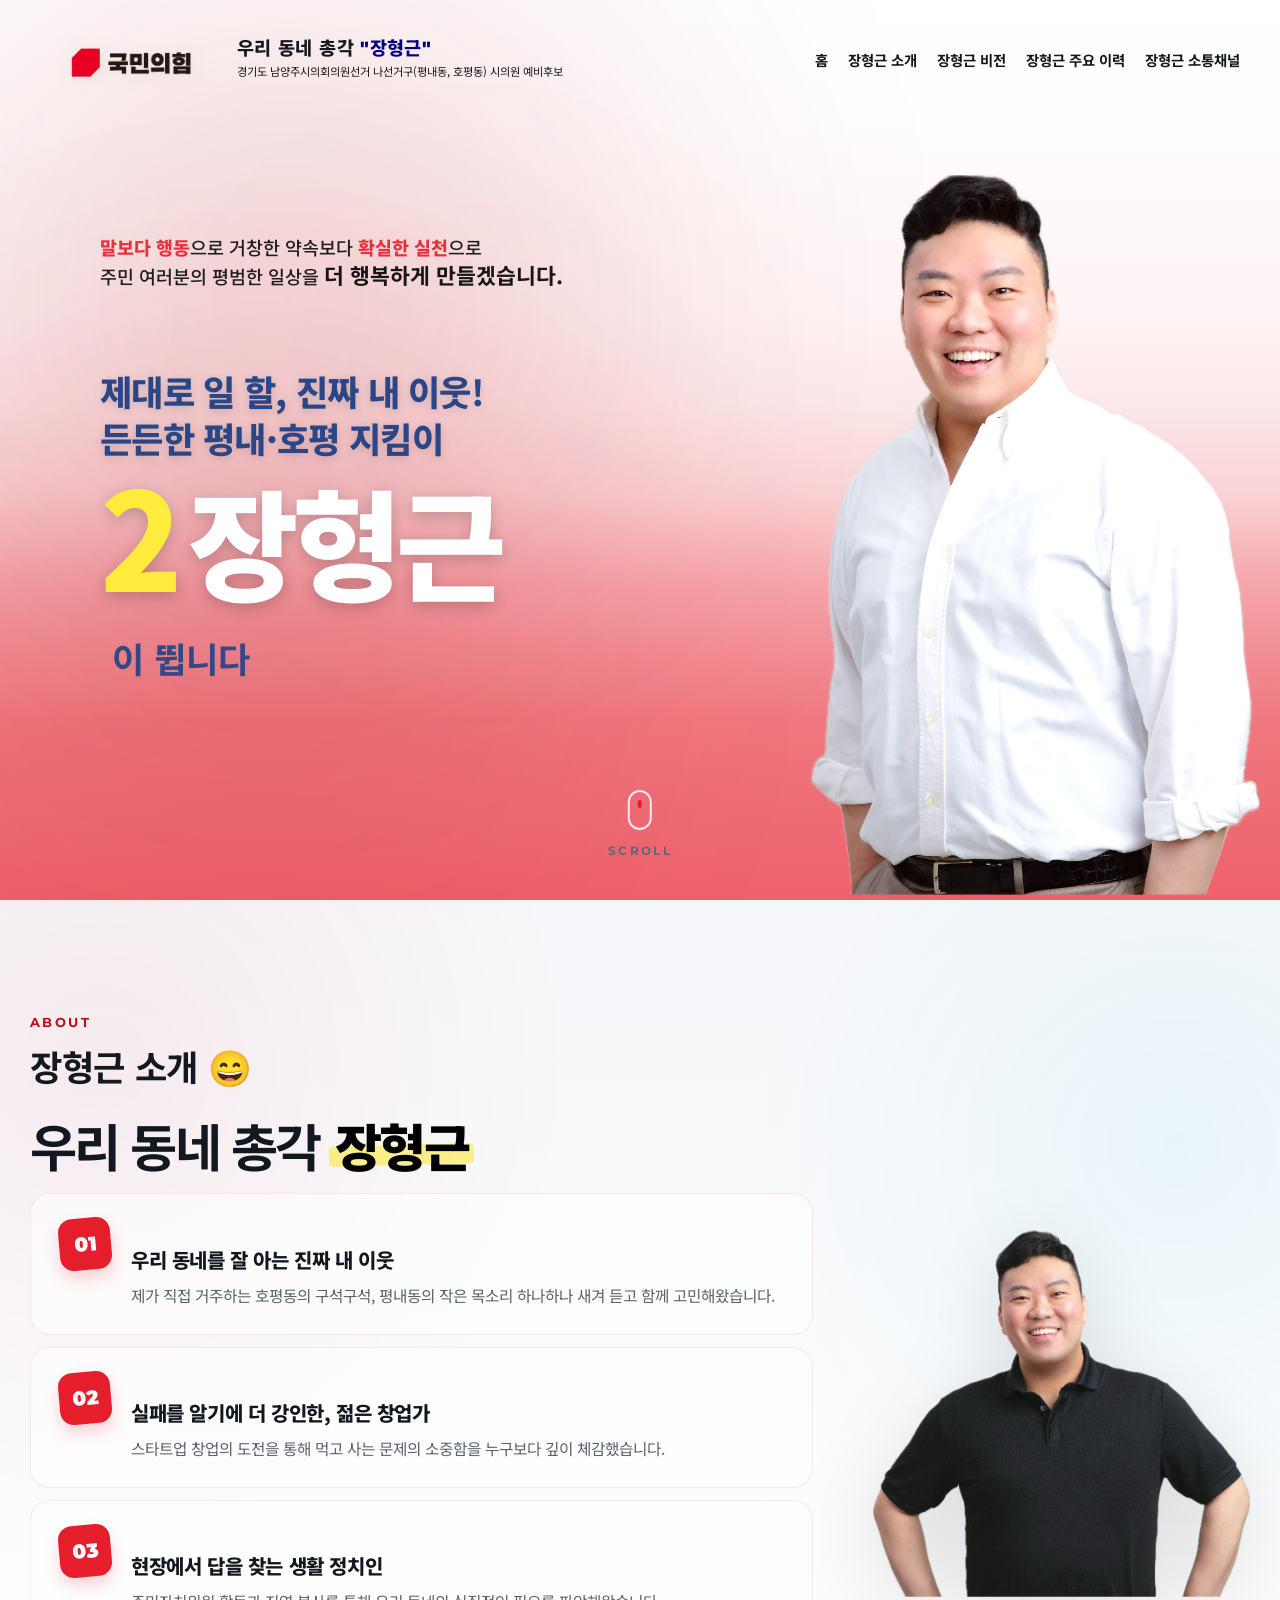
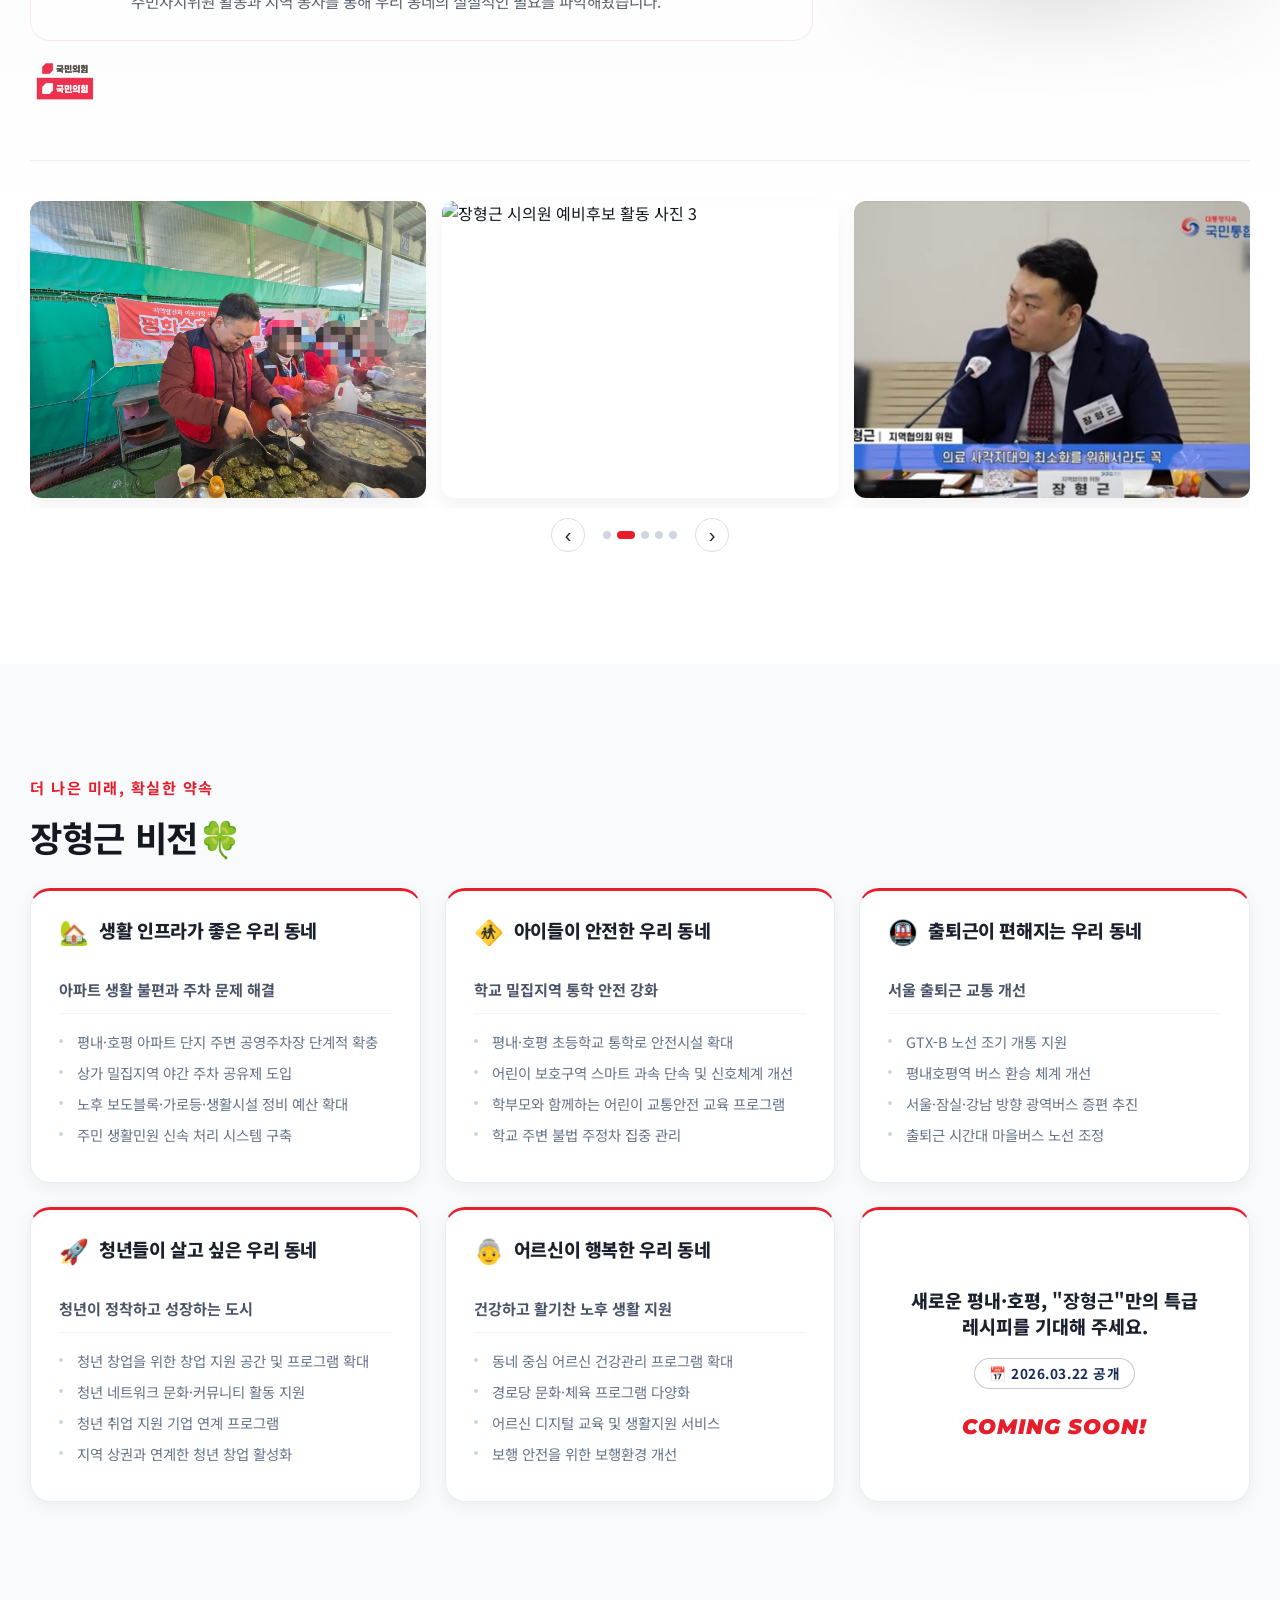
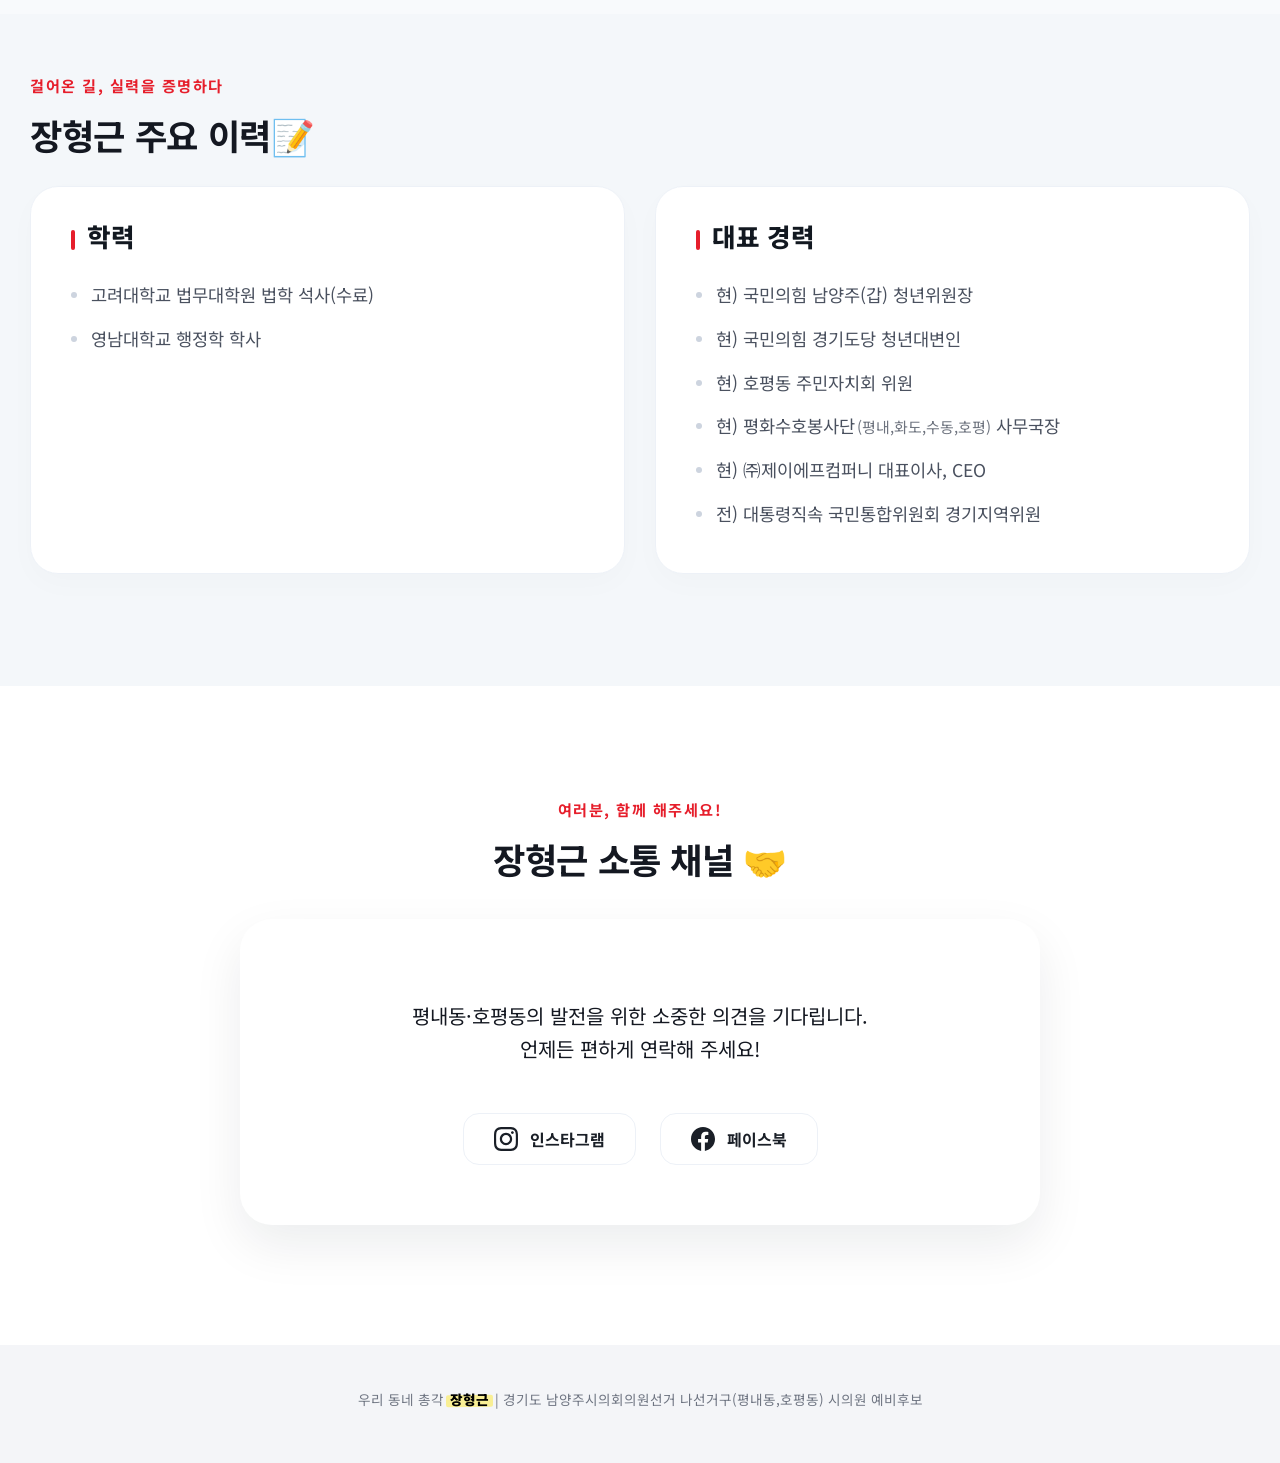
==== index.html @ d763115a "feat: 0316피드백 수정" ====
<!doctype html>
<html lang="ko">
  <head>
    <meta charset="utf-8" />
    <meta name="viewport" content="width=device-width, initial-scale=1" />
    <title>우리 동네 총각 장형근 | 시의원 예비후보</title>
    <meta
      name="description"
      content="우리 동네 총각 장형근 시의원 예비후보 소개 랜딩페이지"
    />
    <meta property="og:url" content="https://hg-jang.vercel.app/" />
    <meta property="og:type" content="website" />
    <meta property="og:title" content="우리 동네 총각 장형근" />
    <meta
      property="og:description"
      content="경기도 남양주시의회의원선거 나선거구(평내동,호평동) 시의원 예비후보"
    />
    <meta
      property="og:image"
      content="https://hg-jang.vercel.app/assets/profile.png"
    />
    <meta property="og:image:type" content="image/png" />
    <meta property="og:image:width" content="720" />
    <meta property="og:image:height" content="720" />
    <meta property="og:locale" content="ko_KR" />
    <link rel="preconnect" href="https://fonts.googleapis.com" />
    <link rel="preconnect" href="https://fonts.gstatic.com" crossorigin />
    <link
      href="https://fonts.googleapis.com/css2?family=Montserrat:wght@500;600;700;800&family=Noto+Sans+KR:wght@400;500;700;800&display=swap"
      rel="stylesheet"
    />
    <link rel="stylesheet" href="./style.css" />
  </head>
  <body>
    <header class="site-header" id="top">
      <div class="header-inner">
        <div class="brand-wrap">
          <img
            class="party-logo"
            src="./assets/logo/signature_02.png"
            alt="국민의힘 로고"
          />
          <div class="brand-text">
            <strong class="brand-title"
              >우리 동네 총각 <span class="highlight-name">"장형근"</span></strong
            >
            <span class="brand-sub"
              >경기도 남양주시의회의원선거 나선거구(평내동, 호평동)
              시의원 예비후보</span
            >
          </div>
        </div>
        <div class="header-right">
          <nav class="desktop-nav" aria-label="데스크탑 네비게이션">
            <ul>
              <li><a href="#hero">홈</a></li>
              <li><a href="#about">장형근 소개</a></li>
              <li><a href="#vision">장형근 비전</a></li>
              <li><a href="#resume">장형근 주요 이력</a></li>
              <li><a href="#contact">장형근 소통채널</a></li>
            </ul>
          </nav>
          <button
            class="menu-toggle"
            type="button"
            aria-expanded="false"
            aria-controls="mainNav"
          >
            <span></span><span></span><span></span>
            <span class="sr-only">메뉴 열기</span>
          </button>
        </div>
      </div>
    </header>

    <!-- Fullscreen overlay nav -->
    <nav id="mainNav" class="main-nav" aria-label="주요 섯션">
      <div class="main-nav__inner">
        <button class="main-nav__close" type="button" aria-label="메뉴 닫기">
          &times;
        </button>
        <ul class="main-nav__list">
          <li><a href="#hero" class="main-nav__link">홈</a></li>
          <li><a href="#about" class="main-nav__link">장형근 소개</a></li>
          <li><a href="#vision" class="main-nav__link">장형근 비전</a></li>
          <li><a href="#resume" class="main-nav__link">장형근 이력</a></li>
          <li><a href="#contact" class="main-nav__link">장형근 소통채널</a></li>
        </ul>
      </div>
    </nav>

    <main>
      <section id="hero" class="hero">
        <div class="hero-bg-graphic">
          <div class="hero-blob blob-red-1"></div>
          <div class="hero-blob blob-red-2"></div>
          <div class="hero-blob blob-red-3"></div>
        </div>

        <div class="hero-container">
          <div class="hero-content">
            <div class="hero-top-message">
              <p class="message-phrase tight-spacing">
                <strong class="highlight-red">말보다 행동</strong>으로<br
                  class="mobile-only-br"
                />
                거창한 약속보다
                <strong class="highlight-red">확실한 실천</strong>으로
              </p>
              <p class="message-phrase tight-spacing">
                주민 여러분의 평범한 일상을<br class="mobile-only-br" />
                <strong class="highlight-navy">더 행복하게 만들겠습니다.</strong>
              </p>
            </div>

            <div class="hero-bottom-group">
              <span class="hero-main-slogan">
                <span class="slogan-line">제대로 일 할, 진짜 내 이웃!</br></span>
                <span class="slogan-line">든든한 평내·호평 지킴이</span>
              </span>
              <div class="hero-identity">
                <div class="identity-primary">
                  <span class="hero-symbol">2</span>
                  <strong class="hero-name">장형근</br></strong>
                  <p class="hero-suffix">이 뜁니다</p>
                </div>
              </div>
            </div>
          </div>

          <div class="hero-visual scroll-reveal">
            <div class="image-wrap">
              <img src="./assets/images/profile.png" alt="장형근 후보" />
            </div>
          </div>
        </div>

        <div class="hero-scroll-indicator">
          <span class="mouse">
            <span class="wheel"></span>
          </span>
          <span class="text">SCROLL</span>
        </div>
      </section>

      <section id="about" class="section section-about">
        <div class="section-title-wrap scroll-reveal">
          <p class="section-en">ABOUT</p>
          <h2>장형근 소개 😄</h2>
        </div>
        <div class="about-grid">
          <article class="about-content scroll-reveal">
            <header class="about-header">
              <h3>우리 동네 총각 <strong>장형근</strong></h3>
            </header>

            <div class="about-features">
              <section class="feature-item stagger-item">
                <div class="feature-num">01</div>
                <div class="feature-text">
                  <h4>우리 동네를 잘 아는 진짜 내 이웃</h4>
                  <p>
                    제가 직접 거주하는 호평동의 구석구석, 평내동의 작은 목소리 하나하나 새겨 듣고 함께 고민해왔습니다.
                  </p>
                </div>
              </section>

              <section class="feature-item stagger-item">
                <div class="feature-num">02</div>
                <div class="feature-text">
                  <h4>실패를 알기에 더 강인한, 젊은 창업가</h4>
                  <p>
                    스타트업 창업의 도전을 통해 먹고 사는 문제의 소중함을
                    누구보다 깊이 체감했습니다.
                  </p>
                </div>
              </section>

              <section class="feature-item stagger-item">
                <div class="feature-num">03</div>
                <div class="feature-text">
                  <h4>현장에서 답을 찾는 생활 정치인</h4>
                  <p>
                    주민자치위원 활동과 지역 봉사를 통해 우리 동네의 실질적인
                    필요를 파악해왔습니다.
                  </p>
                </div>
              </section>
            </div>

            <div class="about-footer">
              <div class="about-signature">
                <img
                  src="./assets/logo/signature_02.png"
                  alt="장형근 후보 서명"
                />
              </div>
            </div>
          </article>
          <figure class="about-profile scroll-reveal reveal-right">
            <img
              class="floating"
              src="./assets/images/image.png"
              alt="장형근 시의원 예비후보 프로필 사진"
            />
          </figure>
        </div>
        <aside class="about-slider scroll-reveal" data-about-slider>
          <div class="about-slider-window">
            <div class="about-slider-track">
              <figure class="about-slide">
                <img
                  src="./assets/images/activity-2.jpg"
                  alt="장형근 시의원 예비후보 활동 사진 2"
                />
              </figure>
              <figure class="about-slide">
                <img
                  src="./assets/images/activity-1.jpg"
                  alt="장형근 시의원 예비후보 활동 사진 1"
                />
              </figure>
              <figure class="about-slide">
                <img
                  src="./assets/images/activity-3.jpg"
                  alt="장형근 시의원 예비후보 활동 사진 3"
                />
              </figure>
              <figure class="about-slide">
                <img
                  src="./assets/images/activity-4.jpg"
                  alt="장형근 시의원 예비후보 활동 사진 4"
                />
              </figure>
              <figure class="about-slide">
                <img
                  src="./assets/images/activity-5.jpg"
                  alt="장형근 시의원 예비후보 활동 사진 5"
                />
              </figure>
              <figure class="about-slide">
                <img
                  src="./assets/images/about-slide-1.jpg"
                  alt="장형근 시의원 예비후보 활동 사진 6"
                />
              </figure>
              <figure class="about-slide">
                <img
                  src="./assets/images/hero.jpg"
                  alt="장형근 시의원 예비후보 활동 사진 7"
                />
              </figure>
            </div>
          </div>
          <div class="about-slider-controls">
            <button
              class="about-slider-btn prev"
              type="button"
              aria-label="이전 이미지"
            >
              ‹
            </button>
            <div class="about-slider-dots" aria-hidden="true"></div>
            <button
              class="about-slider-btn next"
              type="button"
              aria-label="다음 이미지"
            >
              ›
            </button>
          </div>
        </aside>
      </section>

      <section id="vision" class="section section-vision">
        <div class="section-title-wrap scroll-reveal">
          <span class="about-kicker">더 나은 미래, 확실한 약속</span>
          <h2>장형근 <strong>비전</strong>🍀</h2>
        </div>
        <div class="vision-grid scroll-reveal">
          <!-- 비전 카드 01 -->
          <article class="vision-card stagger-item">
            <div class="card-header">
              <div class="card-title-group">
                <span class="vision-emoji">🏡</span>
                <h3>생활 인프라가 좋은 우리 동네</h3>
              </div>
            </div>
            <div class="card-body">
              <p class="vision-summary">아파트 생활 불편과 주차 문제 해결</p>
              <ul class="vision-list">
                <li>평내·호평 아파트 단지 주변 공영주차장 단계적 확충</li>
                <li>상가 밀집지역 야간 주차 공유제 도입</li>
                <li>노후 보도블록·가로등·생활시설 정비 예산 확대</li>
                <li>주민 생활민원 신속 처리 시스템 구축</li>
              </ul>
            </div>
          </article>

          <!-- 비전 카드 02 -->
          <article class="vision-card stagger-item">
            <div class="card-header">
              <div class="card-title-group">
                <span class="vision-emoji">🚸</span>
                <h3>아이들이 안전한 우리 동네</h3>
              </div>
            </div>
            <div class="card-body">
              <p class="vision-summary">학교 밀집지역 통학 안전 강화</p>
              <ul class="vision-list">
                <li>평내·호평 초등학교 통학로 안전시설 확대</li>
                <li>어린이 보호구역 스마트 과속 단속 및 신호체계 개선</li>
                <li>학부모와 함께하는 어린이 교통안전 교육 프로그램</li>
                <li>학교 주변 불법 주정차 집중 관리</li>
              </ul>
            </div>
          </article>

          <!-- 비전 카드 03 -->
          <article class="vision-card stagger-item">
            <div class="card-header">
              <div class="card-title-group">
                <span class="vision-emoji">🚇</span>
                <h3>출퇴근이 편해지는 우리 동네</h3>
              </div>
            </div>
            <div class="card-body">
              <p class="vision-summary">서울 출퇴근 교통 개선</p>
              <ul class="vision-list">
                <li>GTX-B 노선 조기 개통 지원</li>
                <li>평내호평역 버스 환승 체계 개선</li>
                <li>서울·잠실·강남 방향 광역버스 증편 추진</li>
                <li>출퇴근 시간대 마을버스 노선 조정</li>
              </ul>
            </div>
          </article>

          <!-- 비전 카드 04 -->
          <article class="vision-card stagger-item">
            <div class="card-header">
              <div class="card-title-group">
                <span class="vision-emoji">🚀</span>
                <h3>청년들이 살고 싶은 우리 동네</h3>
              </div>
            </div>
            <div class="card-body">
              <p class="vision-summary">청년이 정착하고 성장하는 도시</p>
              <ul class="vision-list">
                <li>청년 창업을 위한 창업 지원 공간 및 프로그램 확대</li>
                <li>청년 네트워크 문화·커뮤니티 활동 지원</li>
                <li>청년 취업 지원 기업 연계 프로그램</li>
                <li>지역 상권과 연계한 청년 창업 활성화</li>
              </ul>
            </div>
          </article>

          <!-- 비전 카드 05 -->
          <article class="vision-card stagger-item">
            <div class="card-header">
              <div class="card-title-group">
                <span class="vision-emoji">👵</span>
                <h3>어르신이 행복한 우리 동네</h3>
              </div>
            </div>
            <div class="card-body">
              <p class="vision-summary">건강하고 활기찬 노후 생활 지원</p>
              <ul class="vision-list">
                <li>동네 중심 어르신 건강관리 프로그램 확대</li>
                <li>경로당 문화·체육 프로그램 다양화</li>
                <li>어르신 디지털 교육 및 생활지원 서비스</li>
                <li>보행 안전을 위한 보행환경 개선</li>
              </ul>
            </div>
          </article>

          <!-- 비전 카드 06 - 클로징 멘트 -->
          <div class="vision-card vision-footer stagger-item">
            <p class="recipe-text">
              새로운 평내·호평, <strong>"장형근"</strong>만의 특급 레시피를
              기대해 주세요.
            </p>
            <span class="release-date">📅 2026.03.22 공개</span>
            <span class="coming-soon">Coming Soon!</span>
          </div>
        </div>
      </section>

      <section id="resume" class="section section-resume">
        <div class="section-title-wrap scroll-reveal">
          <span class="about-kicker">걸어온 길, 실력을 증명하다</span>
          <h2>장형근 <strong>주요 이력</strong>📝</h2>
        </div>
        <div class="resume-grid scroll-reveal">
          <article class="resume-box stagger-item">
            <h3>학력</h3>
            <ul>
              <li>고려대학교 법무대학원 법학 석사(수료)</li>
              <li>영남대학교 행정학 학사</li>
            </ul>
          </article>
          <article class="resume-box stagger-item">
            <h3>대표 경력</h3>
            <ul>
              <li>현) 국민의힘 남양주(갑) 청년위원장</li>
              <li>현) 국민의힘 경기도당 청년대변인</li>
              <li>현) 호평동 주민자치회 위원</li>
              <li>현) 평화수호봉사단<span class="resume-note">(평내,화도,수동,호평)</span> 사무국장</li>
              <li>현) ㈜제이에프컴퍼니 대표이사, CEO</li>
              <li>전) 대통령직속 국민통합위원회 경기지역위원</li>
            </ul>
          </article>
        </div>
      </section>

      <section id="contact" class="section section-contact">
        <div class="section-title-wrap scroll-reveal">
          <span class="about-kicker">여러분, 함께 해주세요!</span>
          <h2>장형근 <strong>소통 채널 🤝</strong></h2>
        </div>
        <div class="contact-card scroll-reveal">
          <p>
            평내동·호평동의 발전을 위한 <br class="mobile-only-br" />소중한 의견을 기다립니다.<br />언제든
            편하게 연락해 주세요!
          </p>
          <div class="sns-links">
            <a
              href="https://www.instagram.com/thefunhan"
              target="_blank"
              rel="noreferrer"
            >
              <svg
                class="sns-icon"
                xmlns="http://www.w3.org/2000/svg"
                viewBox="0 0 24 24"
                fill="currentColor"
                aria-hidden="true"
              >
                <path
                  d="M12 2.163c3.204 0 3.584.012 4.85.07 3.252.148 4.771 1.691 4.919 4.919.058 1.265.069 1.645.069 4.849 0 3.205-.012 3.584-.069 4.849-.149 3.225-1.664 4.771-4.919 4.919-1.266.058-1.644.07-4.85.07-3.204 0-3.584-.012-4.849-.07-3.26-.149-4.771-1.699-4.919-4.92-.058-1.265-.07-1.644-.07-4.849 0-3.204.013-3.583.07-4.849.149-3.227 1.664-4.771 4.919-4.919 1.266-.057 1.645-.069 4.849-.069zm0-2.163c-3.259 0-3.667.014-4.947.072-4.358.2-6.78 2.618-6.98 6.98-.059 1.281-.073 1.689-.073 4.948 0 3.259.014 3.668.072 4.948.2 4.358 2.618 6.78 6.98 6.98 1.281.058 1.689.072 4.948.072 3.259 0 3.668-.014 4.948-.072 4.354-.2 6.782-2.618 6.979-6.98.059-1.28.073-1.689.073-4.948 0-3.259-.014-3.667-.072-4.947-.196-4.354-2.617-6.78-6.979-6.98-1.281-.059-1.69-.073-4.949-.073zm0 5.838c-3.403 0-6.162 2.759-6.162 6.162s2.759 6.163 6.162 6.163 6.162-2.759 6.162-6.163c0-3.403-2.759-6.162-6.162-6.162zm0 10.162c-2.209 0-4-1.79-4-4 0-2.209 1.791-4 4-4s4 1.791 4 4c0 2.21-1.791 4-4 4zm6.406-11.845c-.796 0-1.441.645-1.441 1.44s.645 1.44 1.441 1.44c.795 0 1.439-.645 1.439-1.44s-.644-1.44-1.439-1.44z"
                />
              </svg>
              인스타그램
            </a>
            <a
              href="https://www.facebook.com/thefunhan"
              target="_blank"
              rel="noreferrer"
            >
              <svg
                class="sns-icon"
                xmlns="http://www.w3.org/2000/svg"
                viewBox="0 0 24 24"
                fill="currentColor"
                aria-hidden="true"
              >
                <path
                  d="M24 12.073c0-6.627-5.373-12-12-12s-12 5.373-12 12c0 5.99 4.388 10.954 10.125 11.854v-8.385H7.078v-3.47h3.047V9.43c0-3.007 1.792-4.669 4.533-4.669 1.312 0 2.686.235 2.686.235v2.953H15.83c-1.491 0-1.956.925-1.956 1.874v2.25h3.328l-.532 3.47h-2.796v8.385C19.612 23.027 24 18.062 24 12.073z"
                />
              </svg>
              페이스북
            </a>
          </div>
        </div>
      </section>
    </main>

    <footer class="site-footer">
      <p>
        우리 동네 총각 <span class="name-highlight">장형근</span> | 경기도
        남양주시의회의원선거 나선거구(평내동,호평동) 시의원 예비후보
      </p>
    </footer>

    <script>
      // Section nav dot activation on scroll
      (function () {
        const dots = document.querySelectorAll(".section-nav__dot");
        const sections = ["hero", "about", "vision", "resume", "contact"]
          .map((id) => document.getElementById(id))
          .filter(Boolean);

        const observer = new IntersectionObserver(
          (entries) => {
            entries.forEach((entry) => {
              if (entry.isIntersecting) {
                const activeId = entry.target.id;
                dots.forEach((dot) => {
                  dot.classList.toggle(
                    "active",
                    dot.getAttribute("href") === "#" + activeId,
                  );
                });
              }
            });
          },
          { threshold: 0.3 },
        );

        sections.forEach((s) => observer.observe(s));
      })();
    </script>
    <!-- Lightbox -->
    <div class="lightbox" id="lightbox" role="dialog" aria-modal="true" aria-hidden="true" aria-label="사진 크게 보기">
      <div class="lightbox-backdrop"></div>
      <button class="lightbox-close" type="button" aria-label="닫기">&times;</button>
      <button class="lightbox-prev" type="button" aria-label="이전 사진">&#8249;</button>
      <button class="lightbox-next" type="button" aria-label="다음 사진">&#8250;</button>
      <figure class="lightbox-figure">
        <img class="lightbox-img" src="" alt="" />
      </figure>
    </div>

    <script src="./script.js"></script>
  </body>
</html>
---- style.css ----
:root {
  --ppp-red: #e61e2b;
  --ppp-red-soft: #f18070;
  --ppp-red-80: #e5554f;
  --ppp-blue: #00b5e2;
  --ppp-navy: #011f4d;
  --white: #ffffff;
  --ink: #141821;
  --muted: #616977;
  --line: #e9ebef;
  --header-h: 68px;
  --glass-dark: rgba(12, 17, 27, 0.56);
  --glass-light: rgba(255, 255, 255, 0.84);
}

* {
  box-sizing: border-box;
}

html {
  scroll-behavior: smooth;
}

body {
  margin: 0;
  line-height: 1.5;
  color: var(--ink);
  font-family: "Noto Sans KR", sans-serif;
  background:
    radial-gradient(circle at 10% 0%, rgba(230, 30, 43, 0.12), transparent 35%),
    radial-gradient(
      circle at 90% 20%,
      rgba(241, 128, 112, 0.17),
      transparent 42%
    ),
    #fafbfc;
}

/* Accessibility */
.sr-only {
  position: absolute;
  width: 1px;
  height: 1px;
  padding: 0;
  margin: -1px;
  overflow: hidden;
  clip: rect(0, 0, 0, 0);
  white-space: nowrap;
  border: 0;
}

a {
  color: inherit;
  text-decoration: none;
}

.site-header {
  position: fixed;
  top: 0;
  left: 0;
  right: 0;
  z-index: 1000;
  background: transparent;
  backdrop-filter: blur(0px);
  padding: 24px 0;
  transition:
    background-color 0.3s ease,
    padding 0.3s ease,
    backdrop-filter 0.3s ease,
    box-shadow 0.3s ease;
}

.site-header.is-scrolled {
  background: rgba(255, 255, 255, 0.96);
  backdrop-filter: blur(15px);
  -webkit-backdrop-filter: blur(15px);
  padding: 12px 0;
  box-shadow: 0 10px 30px rgba(16, 24, 40, 0.08);
  border-bottom: 1px solid rgba(0, 0, 0, 0.05);
}

.header-inner {
  max-width: 1240px;
  margin: 0 auto;
  min-height: var(--header-h);
  padding: 8px 20px;
  display: flex;
  align-items: center;
  gap: 16px;
}

.brand {
  display: inline-flex;
  flex-direction: column;
  gap: 2px;
  min-width: 0;
  order: 2;
}

.brand-title {
  font-family: "Montserrat", "Noto Sans KR", sans-serif;
  font-size: clamp(1rem, 1.45vw, 1.2rem);
  font-weight: 800;
  letter-spacing: 0.02em;
  color: var(--black);
  line-height: 1.2;
}

.brand-sub {
  font-size: clamp(0.66rem, 0.88vw, 0.78rem);
  color: rgba(1, 1, 1, 0.9);
  white-space: nowrap;
  margin-top: 2px;
}

.site-header.is-scrolled .brand-title {
  color: var(--ink);
}
.site-header.is-scrolled .brand-sub {
  color: var(--muted);
}

.header-right {
  display: flex;
  align-items: center;
  gap: 24px;
  order: 3;
  margin-left: auto;
}

.desktop-nav {
  display: none;
}

@media (min-width: 761px) {
  .desktop-nav {
    display: block;
  }
  .desktop-nav ul {
    display: flex;
    list-style: none;
    padding: 0;
    margin: 0;
    gap: 20px;
  }
  .desktop-nav a {
    font-size: 0.9rem;
    font-weight: 700;
    color: #121820;
    position: relative;
    padding: 4px 0;
  }
  .desktop-nav a::after {
    content: "";
    position: absolute;
    bottom: -2px;
    left: 0;
    width: 100%;
    height: 2px;
    background: #e61e2b;
    transform: scaleX(0);
    transition: transform 0.3s ease;
    transform-origin: left;
  }
  .desktop-nav a:hover::after {
    transform: scaleX(1);
  }
  .menu-toggle {
    display: none !important;
  }
}

/* 모바일 로고 크기 최적화 */
@media (max-width: 760px) {
  .party-logo {
    height: 38px;
    width: 130px;
    object-position: center top;
  }
}

.main-nav {
  position: fixed;
  top: 0;
  left: 0;
  width: 100%;
  height: 100%;
  background-color: rgba(18, 24, 32, 0.92); /* 진한 네이비 블랙에 투명도 부여 */
  backdrop-filter: blur(10px);
  -webkit-backdrop-filter: blur(10px);
  z-index: 2000;
  display: flex;
  align-items: center;
  justify-content: center;
  opacity: 0;
  visibility: hidden;
  transition:
    opacity 0.4s ease,
    visibility 0.4s ease;
}

.menu-open .main-nav {
  opacity: 1;
  visibility: visible;
}

.main-nav__inner {
  width: 100%;
  max-width: 1200px;
  padding: 40px;
  text-align: center;
}

.main-nav__close {
  position: absolute;
  top: 24px;
  right: 24px;
  background: transparent;
  border: 2px solid #ffffff;
  color: #ffffff;
  font-size: 2rem;
  width: 50px;
  height: 50px;
  display: flex;
  align-items: center;
  justify-content: center;
  cursor: pointer;
  border-radius: 4px;
  line-height: 1;
}

.main-nav__list {
  list-style: none;
  padding: 0;
  margin: 0;
}

.main-nav__list li {
  margin: 30px 0;
}

.main-nav__link {
  font-family: "Noto Sans KR", sans-serif;
  font-size: 3rem;
  font-weight: 800;
  color: #ffffff;
  text-decoration: none;
  transition:
    transform 0.3s ease,
    color 0.3s ease;
  display: inline-block;
}

.main-nav__link:hover {
  transform: scale(1.1);
  color: #e61e2b;
}

@media (max-width: 760px) {
  .main-nav__link {
    font-size: 2rem;
  }
}

.menu-toggle {
  display: block;
  width: 32px;
  height: 24px;
  border: 0;
  background: transparent;
  padding: 0;
  cursor: pointer;
  position: relative;
  z-index: 2001; /* Ensure above header but below menu content if needed */
}

.menu-toggle span {
  display: block;
  width: 100%;
  height: 2px;
  background: #172b5a;
  margin: 6px 0;
  transition:
    transform 0.3s cubic-bezier(0.4, 0, 0.2, 1),
    opacity 0.3s ease,
    background-color 0.3s ease;
  border-radius: 2px;
}

.menu-toggle span:first-child {
  margin-top: 0;
}
.menu-toggle span:last-child {
  margin-bottom: 0;
}

.site-header.is-scrolled .menu-toggle span {
  background: #161b23;
}

.menu-open .menu-toggle span {
  background: #ffffff !important; /* Always white when menu is open */
}

.menu-open .menu-toggle span:nth-child(1) {
  transform: translateY(8px) rotate(45deg);
}

.menu-open .menu-toggle span:nth-child(2) {
  opacity: 0;
  transform: translateX(-10px);
}

.menu-open .menu-toggle span:nth-child(3) {
  transform: translateY(-8px) rotate(-45deg);
}

/* Merged into lines 43-61 */

.brand-wrap {
  display: flex;
  align-items: center;
  gap: 12px;
  min-width: 0;
}

.brand-text {
  min-width: 0;
  display: flex;
  flex-direction: column;
}

.party-logo {
  height: 54px; /* 글씨 크기를 키우기 위해 높이 상향 */
  width: 185px; /* 가로 너비 충분히 확보 */
  object-fit: cover;
  object-position: center top; /* 이미지의 맨 윗부분부터 시작하여 하단 레드 노출 원천 차단 */
  filter: drop-shadow(0 2px 10px rgba(0, 0, 0, 0.05));
  display: block;
}

.highlight-name {
  color: navy;
}

/* Merged into lines 81-100 */

/* -------------------------------------------------------------------------- */
/* 히어로 섹션 (Hero Section) */
/* -------------------------------------------------------------------------- */

/* 배경 장식 */
.hero-bg-graphic {
  position: absolute;
  inset: 0;
  z-index: 0;
  pointer-events: none;
}

.hero-blob {
  position: absolute;
  filter: blur(140px);
  opacity: 0.65;
  border-radius: 50%;
  animation: blob-float 20s infinite alternate ease-in-out;
}

.blob-red-1 {
  width: 75vw;
  height: 75vw;
  background: radial-gradient(
    circle,
    rgba(180, 15, 25, 0.35) 0%,
    transparent 70%
  );
  top: -20%;
  left: -15%;
}

.blob-red-2 {
  width: 60vw;
  height: 60vw;
  background: radial-gradient(
    circle,
    rgba(160, 10, 20, 0.25) 0%,
    transparent 70%
  );
  bottom: -15%;
  left: -10%;
}

.blob-red-3 {
  width: 35vw;
  height: 35vw;
  background: radial-gradient(
    circle,
    rgba(230, 30, 43, 0.1) 0%,
    transparent 70%
  );
  top: 20%;
  left: 20%;
  animation-delay: -5s;
}

@keyframes blob-float {
  0% {
    transform: translate(0, 0) rotate(0deg) scale(1);
  }
  50% {
    transform: translate(30px, -40px) rotate(15deg) scale(1.15);
  }
  100% {
    transform: translate(-20px, 20px) rotate(-10deg) scale(1);
  }
}

.hero {
  position: relative;
  height: 100svh;
  width: 100%;
  overflow: hidden;
  background-color: #ffffff;
  background-image: linear-gradient(
    to top,
    rgba(230, 30, 43, 0.7) 0%,
    rgba(230, 30, 43, 0.6) 20%,
    rgba(230, 30, 43, 0.4) 35%,
    rgba(230, 30, 43, 0.2) 45%,
    rgba(230, 30, 43, 0.1) 55%,
    rgba(230, 30, 43, 0.05) 65%,
    rgba(230, 30, 43, 0.01) 85%,
    #ffffff 100%
  );
  display: flex;
  align-items: center;
  justify-content: center;
}

.hero-container {
  position: relative;
  z-index: 2;
  max-width: 1240px;
  width: 100%;
  margin: 0 auto;
  display: flex;
  align-items: flex-end;
  justify-content: space-between;
  height: 100%;
  box-sizing: border-box;
}

/* Base styles are for desktop (> 1080px) */
.hero-content {
  position: relative;
  z-index: 30;
  width: 100%;
  max-width: 1240px;
  margin: 0 auto;
  display: flex;
  flex-direction: column;
  justify-content: center;
  padding: 0 80px; /* 더 넓게 좌측 여백 확보 */
  height: 100%;
  box-sizing: border-box;
}

.hero-top-message {
  font-size: 1.15rem;
  font-weight: 500;
  color: #0a0a0a;
  margin-bottom: 40px;
  text-align: left;
  line-height: 1.4; /* 2줄 구조에 맞게 살짝 축소 */
}

.mobile-only-br {
  display: none;
}

.hero-top-message .message-phrase {
  position: relative;
  padding-left: 0; /* 여백 제거 */
  display: block;
  opacity: 0.9;
  margin: 0; /* 데스크탑 마진 제거 */
}

.hero-top-message .tight-spacing {
  margin-bottom: 2px; /* 간격 축소 */
  line-height: 1.25; /* 줄높이 축소 */
}

.hero-top-message .highlight-red {
  color: #e61e2b;
  font-weight: 800;
}

.hero-top-message .highlight-navy {
  color: #000000;
  /* font-weight: 900; */
  font-size: 1.35rem; /* 데스크탑에서도 강조를 위해 살짝 크게 */
}

.hero-bottom-group {
  display: flex;
  flex-direction: column;
  align-items: flex-start;
  margin-top: 10px; /* 마진은 원래대로 복구하여 상단 메시지 위치를 고정 */
  transform: translateY(
    30px
  ); /* 레이아웃에 영향을 주지 않고 시각적으로만 30px 내림 */
}

.hero-main-slogan {
  display: flex;
  flex-direction: column;
  gap: 4px;
  margin-bottom: 20px;
}

.slogan-line {
  font-size: 2.2rem;
  font-weight: 800;
  color: #2a4687;
  line-height: 1.2;
  letter-spacing: -0.02em;
  text-shadow: 0 2px 10px rgba(0, 0, 0, 0.15);
}

.hero-identity {
  display: flex;
  align-items: baseline; /* 바닥 정렬 */
  gap: 0;
}

.hero-symbol {
  font-size: 8.5rem;
  font-weight: 900;
  color: #ffeb3b;
  line-height: 0.8;
  margin-right: 8px;
  letter-spacing: -0.05em;
  text-shadow: 0 4px 15px rgba(0, 0, 0, 0.2);
}

.hero-name {
  font-size: 7.5rem;
  font-weight: 900;
  color: #ffffff;
  line-height: 0.8;
  letter-spacing: -0.05em;
  text-shadow: 0 4px 15px rgba(0, 0, 0, 0.2);
}

.hero-suffix {
  font-size: 2.2rem;
  color: #2a4687;
  font-weight: 700;
  margin-left: 12px;
  align-self: flex-end;
  margin-bottom: 0.25em;
  opacity: 0.95;
}

@media (min-width: 1081px) {
  .hero-visual {
    position: absolute;
    bottom: 0;
    right: 0%; /* 여백 조정 */
    left: auto;
    width: 60%;
    height: 100%;
    display: flex;
    justify-content: flex-end;
    align-items: flex-end;
    z-index: 20;
    pointer-events: none;
  }
  .hero-visual img {
    height: 80svh; /* 요청하신 대로 80svh로 수정 */
    width: auto;
    object-fit: contain;
    object-position: bottom right;
    filter: contrast(1.05) brightness(1.02);
  }
}

@media (max-width: 1080px) {
  .hero {
    height: var(
      --hero-h,
      100svh
    ); /* JS sets --hero-h on load; fallback to 100svh */
    padding: 0;
    overflow: hidden;
    position: relative;
    background: linear-gradient(
      180deg,
      #ffffff 0%,
      rgba(255, 255, 255, 0.9) 10%,
      rgba(230, 30, 43, 0.1) 30%,
      rgba(230, 30, 43, 0.4) 50%,
      rgba(230, 30, 43, 0.75) 80%,
      #e61e2b 100%
    );
  }
  .hero-container {
    position: relative;
    height: 100%;
    max-width: 100%;
  }

  /* 텍스트: 상단에서 충분히 띄움 (헤더 겹침 방지, 사진과 근접) */
  .hero-content {
    position: absolute;
    bottom: 5%;
    left: 0;
    width: 100%;
    padding: 100px 24px 0; /* 상단 패딩 상향 */
    text-align: center;
    margin-top: 0;
    z-index: 30;
    background: none;
    border-radius: 0;
    display: flex;
    flex-direction: column;
  }
  .hero-top-message {
    position: absolute;
    top: -50svh; /* 머리 오른쪽 공간에 배치 */
    right: 24px;
    width: auto;
    font-size: 1.1rem;
    font-weight: 700;
    line-height: 1.5;
    margin: 0;
    white-space: normal;
    color: #121820;
    text-shadow: none;
    word-break: keep-all;
    text-align: right; /* 머리 오른쪽에 있으므로 우측 정렬 유지 */
    padding: 0;
    z-index: 30; /* 인물보다 위로 배치 */
    max-width: 200px;
  }
  .hero-top-message::before {
    display: none;
  }
  .hero-main-slogan {
    display: flex;
    flex-direction: column;
    gap: 2px;
    margin-bottom: 8px;
    text-align: right;
  }
  .slogan-line {
    font-size: 1.25rem;
    font-weight: 800;
    color: #2a4687; /* 네이비 톤으로 모바일 시인성 확보 */
    line-height: 1.2;
    text-shadow: none;
    letter-spacing: -0.01em;
  }
  .hero-symbol {
    font-size: 3.2rem;
    color: #ffd700;
    -webkit-text-stroke: 1.5px #ffffff; /* Smooth white outline */
    filter: drop-shadow(0 2px 4px rgba(0, 0, 0, 0.15)); /* Soft shadow */
    transform: none;
    line-height: 1;
  }
  .hero-name {
    font-size: 2.5rem;
    transform: none;
    line-height: 1;
    color: #ffffff;
    text-shadow: 0 2px 15px rgba(0, 0, 0, 0.4);
  }
  .hero-suffix {
    font-size: 1.15rem;
    margin-top: 4px;
    color: #ffffff;
    text-shadow: 0 2px 10px rgba(0, 0, 0, 0.4);
    white-space: nowrap;
  }
  .hero-identity {
    margin-bottom: 0;
  }
  .identity-primary {
    justify-content: center; /* 다시 중앙 정렬 */
    align-items: center;
    gap: 8px;
  }

  /* 이미지: 중앙 하단 배치 (옵션 A) */
  .hero-visual {
    opacity: 1 !important;
    transform: translateX(-50%) !important; /* 다시 중앙 배치 */
    transition: none !important;
    position: absolute;
    bottom: 0;
    left: 50%;
    width: 100%;
    height: 72%;
    display: flex;
    justify-content: center;
    align-items: flex-end;
    margin-right: 0;
    z-index: 20; /* 텍스트보다 위로 */
  }
  .hero-visual::after {
    content: "";
    position: absolute;
    inset: 0;
    background: linear-gradient(
      to top,
      rgba(0, 0, 0, 0.45) 0%,
      rgba(0, 0, 0, 0.2) 25%,
      transparent 60%
    );
    z-index: 21;
    pointer-events: none;
  }
  .image-wrap {
    width: 100%;
    height: 100%;
    display: flex;
    justify-content: center;
    align-items: flex-end;
  }
  .hero-visual img {
    height: 45svh; /* 태블릿/데스크탑 레이아웃에서도 크기 축소 */
    width: auto;
    max-width: 100%;
    object-fit: contain;
    object-position: bottom center;
    transform: none;
    filter: drop-shadow(0 0 30px rgba(0, 0, 0, 0.12));
  }
}

@media (max-width: 760px) {
  .hero {
    background-image: radial-gradient(
      circle at 50% 100%,
      rgba(230, 30, 43, 0.55) 0%,
      rgba(230, 30, 43, 0.15) 45%,
      rgba(255, 255, 255, 0) 75%
    );
    background-color: #ffffff;
  }
  .hero-content {
    padding: 100px 24px 40px; /* 헤더 겹침 방지를 위해 상단 패딩 조절 */
    position: relative;
    z-index: 30;
    display: flex;
    flex-direction: column;
    justify-content: flex-start;
    height: 100svh;
  }
  .hero-top-message {
    order: 1; /* 상단 좌측 배치 */
    position: relative;
    top: auto;
    right: auto;
    font-size: 1.15rem;
    line-height: 1.6;
    text-align: left;
    color: #1a1a1a;
    width: 100%;
    max-width: none; /* 너비 제한 해제 */
    margin-top: 40px;
    margin-bottom: auto; /* 아래 요소 밀어냄 */
    padding: 0;
    background: transparent;
    border: none;
    box-shadow: none;
    backdrop-filter: none;
    -webkit-backdrop-filter: none;
    z-index: 30;
  }

  .highlight-text {
    font-weight: 900;
    margin-top: 14px;
    font-size: 1.4rem;
    color: #172b5a;
    display: block;
    white-space: nowrap;
  }
  .hero-bottom-group {
    order: 2; /* 하단 배치 */
    position: relative;
    width: 100%;
    padding: 0 0 20px 0;
    z-index: 30;
    text-align: right; /* 시안처럼 우측 하단 정렬 느낌 혹은 전체를 채우는 느낌 */
    background: none;
    display: flex;
    flex-direction: column;
    align-items: flex-end; /* "2 홍길동" 처럼 시각적 무게를 위해 조절 가능, 필요시 수정 */
    margin-top: 30px;
    margin-bottom: 0;
  }
  .hero-main-slogan {
    font-size: 0.5rem;
    margin-bottom: 0px;
    border-bottom: none;
    /* display: block; */
    color: #172b5a;
    font-weight: 800;
    text-align: right;
    line-height: 1.2;
  }
  .hero-identity {
    position: relative;
    /* width: 100%; */
    margin-top: 2px;
  }
  .identity-primary {
    display: flex; /* 플렉스 컨테이너 설정 */
    justify-content: flex-end; /* 우측 정렬 */
    align-items: baseline;
    flex-wrap: wrap; /* 줄바꿈 허용 */
    gap: 8px;
  }
  .hero-symbol {
    font-size: 5.5rem; /* 소형 기기 대응을 위해 크기 축소 (기존 7.5rem) */
    /* color: #172b5a; 파란색 계열 (시안 참고) */
    font-weight: 900;
    -webkit-text-stroke: none; /* 외곽선 제거 */
    text-shadow: none;
    line-height: 0.8;
  }
  .hero-name {
    font-size: 3.8rem; /* 소형 기기 대응을 위해 크기 축소 (기존 5rem) */
    line-height: 0.85;
    color: #ffffff; /* 흰색 글씨 */
    font-weight: 900;
    text-shadow: 2px 2px 10px rgba(0, 0, 0, 0.3); /* 배경에 묻히지 않도록 그림자 부여 */
  }
  .hero-suffix {
    display: block;
    width: 100%; /* 너비를 100%로 설정하여 다음 줄로 보냄 */
    text-align: right;
    font-size: 1.2rem;
    color: #2a4687;
    font-weight: 800;
    margin-top: 5px; /* 이름과의 간격 조정 */
    line-height: 1;
    text-shadow: 2px 2px 8px rgba(0, 0, 0, 0.2);
  }
  .hero-visual {
    z-index: 20; /* 텍스트보다 위 */
    position: absolute;
    top: auto !important;
    bottom: 0;
    left: 0;
    right: 0;
    transform: none !important;
    width: 100%;
    height: 55svh;
    display: flex;
    justify-content: center;
    align-items: flex-end;
  }
  .hero-visual img {
    height: 100%;
    width: auto;
    max-width: 100%;
    max-height: 520px;
    object-fit: contain;
    object-position: bottom center;
    margin-top: 0;
    transform: none !important;
    filter: drop-shadow(0 0 30px rgba(0, 0, 0, 0.08));
  }
}

/* 스크롤 인디케이터 */
.hero-scroll-indicator {
  position: absolute;
  bottom: 40px;
  left: 50%;
  transform: translateX(-50%);
  display: flex;
  flex-direction: column;
  align-items: center;
  gap: 12px;
  z-index: 10;
  color: var(--muted);
}

.mouse {
  width: 24px;
  height: 40px;
  border: 2px solid var(--line);
  border-radius: 99px;
  position: relative;
}

.wheel {
  width: 4px;
  height: 8px;
  background: var(--ppp-red);
  border-radius: 2px;
  position: absolute;
  top: 8px;
  left: 50%;
  transform: translateX(-50%);
  animation: mouse-wheel 1.6s infinite;
}

.hero-scroll-indicator .text {
  font-size: 0.75rem;
  font-weight: 700;
  letter-spacing: 0.2em;
  font-family: "Montserrat", sans-serif;
}

@keyframes mouse-wheel {
  0% {
    transform: translate(-50%, 0);
    opacity: 1;
  }
  100% {
    transform: translate(-50%, 15px);
    opacity: 0;
  }
}

@keyframes bounce {
  0%,
  100% {
    transform: translate(-50%, 0) rotate(45deg);
  }
  50% {
    transform: translate(-50%, 8px) rotate(45deg);
  }
}

.section {
  padding: 112px 22px;
}

.section-title-wrap {
  max-width: 1220px;
  margin: 0 auto 34px;
}

.section-en {
  margin: 0;
  font-family: "Montserrat", sans-serif;
  font-size: 0.84rem;
  letter-spacing: 0.18em;
  font-weight: 700;
  color: var(--ppp-red);
}

.section h2 {
  margin: 8px 0 0;
  font-size: clamp(1.6rem, 3vw, 2.2rem);
  letter-spacing: -0.01em;
}

.section-about {
  position: relative;
  background:
    radial-gradient(circle at 8% 12%, rgba(230, 30, 43, 0.06), transparent 28%),
    radial-gradient(
      circle at 92% 18%,
      rgba(0, 181, 226, 0.06),
      transparent 26%
    ),
    linear-gradient(180deg, #f6f7fa 0%, #ffffff 70%);
  overflow: hidden; /* 배경 텍스트 넘침 방지용 */
}


.section-about .section-title-wrap,
.section-vision .section-title-wrap,
.section-resume .section-title-wrap {
  margin-bottom: 24px;
}

.section-about .section-en {
  color: #b90f1b;
}

.section-about h2 {
  display: inline-block;
}

.about-grid {
  max-width: 1220px;
  margin: 0 auto;
  display: grid;
  grid-template-columns: minmax(0, 1.35fr) minmax(320px, 0.65fr);
  gap: 60px;
  align-items: center;
}

.about-content {
  display: flex;
  flex-direction: column;
}

.about-header {
  margin-bottom: 20px; /* 기존 34px에서 축소 */
}

.about-kicker {
  display: block;
  font-size: 0.95rem;
  font-weight: 700;
  color: var(--ppp-red);
  letter-spacing: 0.1em;
  margin-bottom: 12px;
}

.about-header h3 {
  font-size: clamp(2rem, 4vw, 3.2rem);
  line-height: 1.1;
  color: #121820;
  letter-spacing: -0.05em;
  word-break: keep-all;
  margin: 0;
}

.about-header h3 strong {
  color: #000000; /* 묵직한 블랙 */
  font-weight: 950; /* 더 굵게 */
  position: relative;
  display: inline-block;
  z-index: 1;
  padding: 0 4px;
}

.about-header h3 strong::after {
  content: "";
  position: absolute;
  bottom: 8px;
  left: -2px;
  right: -2px;
  height: 20px; /* 더 두껍고 확실한 형광펜 */
  background: rgba(255, 230, 0, 0.45); /* 선명한 옐로우 */
  z-index: -1;
  border-radius: 4px;
  transform: rotate(-1.5deg);
}

.about-features {
  display: flex;
  flex-direction: column;
  gap: 12px; /* 기존 22px에서 축소 */
}

.feature-item {
  display: flex;
  gap: 20px;
  padding: 24px 28px;
  background: rgba(255, 255, 255, 0.6);
  backdrop-filter: blur(10px);
  -webkit-backdrop-filter: blur(10px);
  border: 1px solid rgba(230, 30, 43, 0.1);
  border-radius: 20px;
  transition: all 0.4s cubic-bezier(0.175, 0.885, 0.32, 1.275);
  align-items: flex-start;
  position: relative;
  overflow: hidden;
}

.feature-item::before {
  content: "";
  position: absolute;
  top: 0;
  left: 0;
  width: 4px;
  height: 0;
  background: var(--ppp-red);
  transition: height 0.3s ease;
}

.feature-item:hover::before {
  height: 100%;
}

.feature-item:hover {
  border-color: rgba(230, 30, 43, 0.15);
  box-shadow: 0 10px 24px rgba(0, 0, 0, 0.04);
  transform: translateX(6px);
}

.feature-num {
  flex: 0 0 52px;
  height: 52px;
  display: flex;
  align-items: center;
  justify-content: center;
  font-size: 1.25rem;
  font-weight: 900;
  color: #ffffff;
  background: var(--ppp-red);
  border-radius: 14px;
  font-family: "Montserrat", sans-serif;
  line-height: 1;
  box-shadow: 0 8px 16px rgba(230, 30, 43, 0.2);
  transform: rotate(-5deg);
  transition: transform 0.3s ease;
}

.feature-item:hover .feature-num {
  transform: rotate(0deg) scale(1.1);
}

.feature-text h4 {
  font-size: 1.25rem;
  font-weight: 800;
  color: #121820;
  margin-bottom: 8px;
  letter-spacing: -0.02em;
}

.feature-text p {
  font-size: 0.98rem;
  line-height: 1.7;
  color: #5a6270;
  margin: 0;
  word-break: keep-all;
}

.about-footer {
  margin-top: 16px; /* 기존 32px에서 축소 */
  display: flex;
  align-items: center;
  justify-content: flex-start;
}

.about-signature {
  opacity: 0.8;
}

.about-signature img {
  height: 48px;
  width: auto;
}

.about-profile {
  margin: 0;
  position: relative;
  justify-self: end;
  width: 100%;
  max-width: 380px;
}

.about-profile img {
  width: 100%;
  height: auto;
  display: block;
  filter: drop-shadow(0 20px 40px rgba(0, 0, 0, 0.12));
  transition: all 0.6s cubic-bezier(0.165, 0.84, 0.44, 1);
  border-radius: 20px;
}

.about-profile:hover img {
  transform: scale(1.02) translateY(-10px) rotate(1deg);
  filter: drop-shadow(0 30px 60px rgba(230, 30, 43, 0.15));
}

.about-slider {
  --about-gap: 16px;
  max-width: 1220px;
  margin: 50px auto 0;
  padding-top: 30px;
  border-top: 1px solid #edf1f7;
}

.about-slider-window {
  overflow: hidden;
  background: transparent;
  border: 0;
  box-shadow: none;
}

.about-slider-track {
  display: flex;
  gap: var(--about-gap);
  padding: 10px 0;
  width: 100%;
  transition: transform 0.32s ease;
}

.about-slide {
  flex: 0 0 calc((100% - (var(--about-gap) * 2)) / 3);
  margin: 0;
  transition: transform 0.3s ease;
}

.about-slide img {
  width: 100%;
  aspect-ratio: 4 / 3;
  object-fit: cover;
  border-radius: 12px;
  display: block;
  box-shadow: 0 10px 20px rgba(0, 0, 0, 0.05);
}

.about-slide:hover {
  transform: translateY(-4px);
}

.about-slider-controls {
  display: flex;
  align-items: center;
  justify-content: center;
  gap: 10px;
  margin-top: 10px;
}

.about-slider-btn {
  width: 34px;
  height: 34px;
  border: 1px solid #d8dee8;
  border-radius: 999px;
  background: #ffffff;
  color: #1f2734;
  font-size: 1.25rem;
  line-height: 1;
  cursor: pointer;
  transition:
    background-color 0.2s ease,
    color 0.2s ease,
    border-color 0.2s ease;
}

.about-slider-btn:hover {
  background: var(--ppp-red);
  color: #ffffff;
  border-color: var(--ppp-red);
}

.about-slider-btn:disabled {
  opacity: 0.45;
  cursor: default;
}

.about-slider-dots {
  display: flex;
  align-items: center;
  gap: 6px;
  justify-content: center;
  margin: 0 8px;
}

.about-slider-dot {
  width: 8px;
  height: 8px;
  border-radius: 999px;
  background: #cfd6e1;
  transition:
    width 0.22s ease,
    background-color 0.22s ease;
}

.about-slider-dot.is-active {
  width: 18px;
  background: var(--ppp-red);
}

/* -------------------------------------------------------------------------- */
/* 라이트박스 (Lightbox)                                                       */
/* -------------------------------------------------------------------------- */
.about-slide {
  cursor: zoom-in;
}

.lightbox {
  position: fixed;
  inset: 0;
  z-index: 9999;
  display: flex;
  align-items: center;
  justify-content: center;
  opacity: 0;
  pointer-events: none;
  transition: opacity 0.25s ease;
}

.lightbox.is-open {
  opacity: 1;
  pointer-events: all;
}

.lightbox-backdrop {
  position: absolute;
  inset: 0;
  background: rgba(0, 0, 0, 0.88);
  cursor: zoom-out;
}

.lightbox-figure {
  position: relative;
  z-index: 1;
  margin: 0;
  display: flex;
  align-items: center;
  justify-content: center;
}

.lightbox-img {
  max-width: 90vw;
  max-height: 90vh;
  width: auto;
  height: auto;
  object-fit: contain;
  border-radius: 8px;
  box-shadow: 0 24px 80px rgba(0, 0, 0, 0.6);
  transform: scale(0.9);
  transition: transform 0.25s ease;
  display: block;
}

.lightbox.is-open .lightbox-img {
  transform: scale(1);
}

.lightbox-close {
  position: absolute;
  top: 16px;
  right: 20px;
  z-index: 2;
  width: 44px;
  height: 44px;
  border: none;
  background: rgba(255, 255, 255, 0.15);
  color: #fff;
  font-size: 1.8rem;
  line-height: 1;
  border-radius: 50%;
  cursor: pointer;
  transition: background 0.2s;
}

.lightbox-close:hover {
  background: rgba(255, 255, 255, 0.3);
}

.lightbox-prev,
.lightbox-next {
  position: absolute;
  top: 50%;
  transform: translateY(-50%);
  z-index: 2;
  width: 48px;
  height: 48px;
  border: none;
  background: rgba(255, 255, 255, 0.15);
  color: #fff;
  font-size: 2rem;
  line-height: 1;
  border-radius: 50%;
  cursor: pointer;
  transition: background 0.2s;
}

.lightbox-prev {
  left: 16px;
}
.lightbox-next {
  right: 16px;
}

.lightbox-prev:hover,
.lightbox-next:hover {
  background: rgba(255, 255, 255, 0.3);
}

@media (max-width: 760px) {
  .lightbox-prev {
    left: 8px;
  }
  .lightbox-next {
    right: 8px;
  }
  .lightbox-prev,
  .lightbox-next {
    width: 40px;
    height: 40px;
    font-size: 1.5rem;
  }
}

/* -------------------------------------------------------------------------- */
/* 비전 섹션 (Vision Section) */
/* -------------------------------------------------------------------------- */
.section-vision {
  background: #f8fafc;
}

.vision-grid {
  max-width: 1220px;
  margin: 0 auto;
  display: grid;
  grid-template-columns: repeat(3, 1fr);
  gap: 24px;
}

.vision-card {
  background: #ffffff;
  border-radius: 20px;
  border: 1px solid #e8edf5;
  border-top: 3px solid var(--ppp-red);
  padding: 28px;
  display: flex;
  flex-direction: column;
  transition:
    transform 0.4s cubic-bezier(0.165, 0.84, 0.44, 1),
    box-shadow 0.4s cubic-bezier(0.165, 0.84, 0.44, 1);
  box-shadow: 0 4px 16px rgba(0, 0, 0, 0.06);
}

.card-header {
  margin-bottom: 20px;
}

.card-num {
  display: inline-block;
  font-family: "Montserrat", sans-serif;
  font-size: 0.65rem;
  font-weight: 800;
  color: var(--ppp-red);
  background: rgba(230, 30, 43, 0.06);
  padding: 3px 10px;
  border-radius: 6px;
  margin-bottom: 12px;
  text-transform: uppercase;
}

.card-title-group {
  display: flex;
  align-items: center;
  gap: 10px;
}

.vision-emoji {
  font-size: 1.5rem;
  line-height: 1;
  flex-shrink: 0;
}

.card-header h3 {
  font-size: 1.15rem;
  font-weight: 800;
  color: #1a202c;
  line-height: 1.3;
  margin: 0;
  letter-spacing: -0.02em;
}

.vision-summary {
  font-size: 0.95rem;
  font-weight: 700;
  color: #4a5568;
  margin-bottom: 16px;
  padding-bottom: 12px;
  border-bottom: 1px solid #f1f5f9;
}

.vision-list {
  list-style: none;
  padding: 0;
  margin: 0;
}

.vision-list li {
  position: relative;
  padding-left: 18px;
  font-size: 0.9rem;
  line-height: 1.6;
  color: #64748b;
  margin-bottom: 8px;
  word-break: keep-all;
}

.vision-list li::before {
  content: "";
  position: absolute;
  left: 0;
  top: 9px;
  width: 4px;
  height: 4px;
  background: #cbd5e0;
  border-radius: 50%;
}

/* 레시피 클로징 멘트 (비전 그리드 6번째 카드) */
.vision-footer {
  text-align: center;
  display: flex;
  flex-direction: column;
  align-items: center;
  justify-content: center;
}

.recipe-text {
  font-size: 1.15rem;
  line-height: 1.4;
  color: #1a202c;
  font-weight: 800;
  word-break: keep-all;
}

.coming-soon {
  display: block;
  font-family: "Montserrat", sans-serif;
  font-size: 1.3rem;
  font-weight: 950;
  color: #e61e2b;
  margin-top: 12px;
  letter-spacing: 0.05em;
  text-transform: uppercase;
  font-style: italic;
}

/* 소통 채널 개편 */
.contact-card {
  background: var(--white);
  padding: 60px 40px;
  border-radius: 32px;
  box-shadow: 0 20px 50px rgba(16, 24, 40, 0.08);
  text-align: center;
  max-width: 800px;
  margin: 0 auto;
}

.contact-card p {
  font-size: 1.25rem;
  color: var(--ink);
  line-height: 1.65;
  margin-bottom: 48px;
  word-break: keep-all;
}

.sns-links {
  display: flex;
  justify-content: center;
  gap: 24px;
  flex-wrap: wrap;
}

@media (max-width: 1080px) {
  .vision-grid {
    grid-template-columns: repeat(2, 1fr);
  }
}

@media (max-width: 760px) {
  .vision-grid {
    grid-template-columns: 1fr;
  }
  .sns-links {
    flex-direction: column;
  }
  .sns-links a {
    width: 100%;
    justify-content: center;
  }
  .contact-card {
    padding: 60px 24px;
  }
}

/* 기존의 지그재그 효과 제거하여 상단 정렬 일치 */
.vision-card:nth-child(even) {
  margin-top: 0;
}

@media (max-width: 1080px) {
  .vision-card:nth-child(even) {
    margin-top: 0;
  }
}

.section-resume {
  background: #f4f7fa;
  position: relative;
  padding-top: 60px; /* 상단 공백 단축 */
}

.resume-grid {
  max-width: 1220px;
  margin: 0 auto;
  display: grid;
  grid-template-columns: repeat(2, minmax(0, 1fr));
  gap: 30px;
}

.resume-box {
  background: #ffffff;
  padding: 30px 40px 44px; /* 상단 패딩 축소 */
  border: 1px solid #edf1f7;
  border-radius: 28px;
  box-shadow: 0 10px 30px rgba(0, 0, 0, 0.02);
}

.resume-box:hover {
  box-shadow: 0 20px 40px rgba(0, 0, 0, 0.05);
}

.resume-box .card-num {
  background: rgba(0, 181, 226, 0.08);
  color: #008eb3;
}

.resume-box h3 {
  margin-top: 0;
  font-size: 1.6rem;
  font-weight: 800;
  color: #121820;
  margin-bottom: 24px;
}

.resume-box h3::before {
  content: "";
  display: inline-block;
  width: 4px;
  height: 20px;
  background: var(--ppp-red);
  border-radius: 2px;
  vertical-align: middle;
  margin-right: 12px;
}

.resume-box ul {
  list-style: none;
  padding: 0;
  margin: 0;
}

.resume-box li {
  position: relative;
  padding-left: 20px;
  font-size: 1.1rem;
  line-height: 1.8;
  color: #4a515f;
}

.resume-note {
  font-size: 0.85em;
  opacity: 0.8;
  margin-left: 2px;
}

.resume-box li + li {
  margin-top: 12px;
}

.resume-box li::before {
  content: "";
  position: absolute;
  left: 0;
  top: 13px;
  width: 6px;
  height: 6px;
  border-radius: 50%;
  background: #cdd4df;
}

.section-contact {
  background: #ffffff;
  text-align: center;
  padding-bottom: 120px;
}

.sns-icon {
  width: 24px;
  height: 24px;
}

.sns-links a {
  display: inline-flex;
  align-items: center;
  justify-content: center;
  height: 52px;
  padding: 0 30px;
  gap: 12px;
  background: #ffffff;
  color: #1a1f27;
  border: 1px solid #edf1f7;
  border-radius: 16px;
  font-weight: 700;
  font-size: 1rem;
  white-space: nowrap; /* 글자 줄바꿈 방지 */
  transition: all 0.3s ease;
}

.sns-links a:hover {
  background: var(--ppp-red);
  color: #ffffff;
  border-color: var(--ppp-red);
  transform: translateY(-5px);
  box-shadow: 0 10px 20px rgba(230, 30, 43, 0.2);
}

.site-footer {
  padding: 30px 20px 40px;
  text-align: center;
  font-size: 0.85rem;
  color: #6f7582;
  background: #f4f5f8;
}

/* 애니메이션 베이스 */
.scroll-reveal {
  opacity: 0;
  transform: translateY(30px);
  transition:
    opacity 0.8s cubic-bezier(0.2, 0.8, 0.2, 1),
    transform 0.8s cubic-bezier(0.2, 0.8, 0.2, 1);
  will-change: opacity, transform;
}

.scroll-reveal.reveal-left {
  transform: translateX(-40px);
}
.scroll-reveal.reveal-right {
  transform: translateX(40px);
}
.scroll-reveal.reveal-scale {
  transform: scale(0.92);
}

.scroll-reveal.is-visible {
  opacity: 1;
  transform: translate(0, 0) scale(1);
}

/* 순차적 등장 (Stagger) */
.stagger-item {
  opacity: 0;
  transform: translateY(20px);
  transition: all 0.6s cubic-bezier(0.2, 0.8, 0.2, 1);
}

.is-visible .stagger-item {
  opacity: 1;
  transform: translateY(0);
}

/* 둥실둥실 애니메이션 (프로필 등) */
@keyframes floating {
  0% {
    transform: translateY(0px);
  }
  50% {
    transform: translateY(-15px);
  }
  100% {
    transform: translateY(0px);
  }
}

.floating {
  animation: floating 4s ease-in-out infinite;
}

/* 마우스 호버 리프트 효과 공통 */
.hover-lift {
  transition:
    transform 0.3s cubic-bezier(0.175, 0.885, 0.32, 1.275),
    box-shadow 0.3s ease;
}

.hover-lift:hover {
  transform: translateY(-8px) scale(1.02);
  box-shadow: 0 20px 40px rgba(0, 0, 0, 0.1) !important;
}

.name-highlight {
  color: #000000;
  font-weight: 900;
  position: relative;
  display: inline-block;
  padding: 0 2px;
  z-index: 1;
}

.name-highlight::after {
  content: "";
  position: absolute;
  bottom: 2px;
  left: -2px;
  right: -2px;
  height: 12px; /* 본문 크기에 맞춘 적절한 두께 */
  background: rgba(255, 230, 0, 0.4);
  z-index: -1;
  border-radius: 2px;
  transform: rotate(-0.5deg);
}

@media (max-width: 1080px) {
  :root {
    --header-h: 76px;
  }

  .header-inner {
    min-height: auto;
    padding: 6px 12px;
    gap: 10px;
    align-items: center;
  }

  .brand {
    order: 1;
    max-width: calc(100% - 130px);
  }

  .header-right {
    order: 2;
    margin-right: 0;
    margin-left: auto;
    padding-top: 2px;
  }

  .menu-toggle {
    display: block;
    margin-top: -10px; /* 살짝 위로 올림 */
  }

  .party-logo {
    height: 46px;
    width: 160px;
    object-position: center top;
    background: transparent;
    padding: 0;
    box-shadow: none;
  }

  .brand-wrap {
    gap: 8px;
  }

  .brand-title {
    font-size: 1rem;
  }

  .brand-sub {
    font-size: 0.62rem;
  }

  .hero-btns {
    justify-content: center;
  }

  .mobile-only-br {
    display: block;
    content: "";
    margin-bottom: 0.25em;
  }

  .about-header {
    margin-bottom: 24px;
    text-align: center;
  }

  .about-header h3 {
    font-size: 1.85rem;
  }

  .feature-item {
    padding: 16px 20px;
    gap: 16px;
  }

  .feature-item:hover {
    transform: none;
  }

  .feature-text h4 {
    font-size: 1.05rem;
  }

  .feature-text p {
    font-size: 0.92rem;
  }

  .about-footer {
    justify-content: center;
    margin-top: 24px;
  }

  .about-profile {
    justify-self: center;
    max-width: 280px;
    margin-top: 0;
  }

  .about-slider {
    width: 100%;
    margin-top: 30px;
    padding-top: 24px;
  }

  .about-slide {
    flex-basis: calc((100% - var(--about-gap)) / 2);
  }

  .vision-grid {
    grid-template-columns: 1fr;
    gap: 20px;
  }

  .vision-card {
    padding: 30px 24px;
    border-radius: 20px;
  }

  .resume-grid {
    grid-template-columns: 1fr;
    gap: 20px;
  }

  .resume-box {
    padding: 30px 24px;
    border-radius: 20px;
  }

  .contact-card {
    padding: 40px 20px;
    border-radius: 24px;
  }

  .contact-card p {
    font-size: 1.05rem;
  }

  .sns-links a {
    width: 100%;
    padding: 0 20px;
    font-size: 0.92rem;
  }
}

@media (max-width: 760px) {
  :root {
    --header-h: 68px;
  }

  .section {
    padding: 48px 20px;
  }

  .section-title-wrap {
    margin-bottom: 30px;
    text-align: center;
  }

  .about-kicker {
    font-size: 0.85rem;
    margin-bottom: 8px;
  }

  .section-title-wrap h2 {
    font-size: 1.75rem;
  }

  /* 히어로 섹션 모바일 최적화 */
  .hero-main-slogan {
    width: 100%;
    max-width: 100%;
    margin-bottom: 10px;
    z-index: 10;
  }

  .hero-scroll-indicator {
    display: none;
  }

  .section-about .section-title-wrap,
  .section-vision .section-title-wrap,
  .section-resume .section-title-wrap {
    text-align: center;
    margin-bottom: 30px;
  }

  .section-about h2 {
    padding-right: 0;
    text-align: center;
    display: block;
    width: 100%;
  }

  /* 후보자 소개 모바일 최적화 */
  .about-grid {
    gap: 32px;
    display: flex;
    flex-direction: column;
    align-items: center;
  }

  .about-content {
    width: 100%;
  }

  .about-header {
    text-align: center;
    margin-bottom: 24px;
  }

  .about-header h3 {
    font-size: 1.8rem;
  }

  .feature-item {
    padding: 20px;
    gap: 16px;
    transform: none !important; /* 모바일에서 튀나가는 것 방지 */
  }

  .feature-num {
    font-size: 1rem;
    flex: 0 0 44px;
    height: 44px;
  }

  .feature-text h4 {
    font-size: 1.05rem;
  }

  .about-footer {
    justify-content: center;
    margin-top: 24px;
  }

  .about-profile {
    max-width: 280px;
    margin: 10px auto 0;
    justify-self: center;
  }

  /* 비전 섹션 모바일 최적화 */
  .vision-grid {
    display: flex;
    flex-direction: column;
    gap: 16px;
  }

  .vision-card {
    padding: 24px 20px;
    border-radius: 18px;
  }

  .vision-card h3 {
    font-size: 1.2rem;
    min-height: auto;
    margin-bottom: 8px;
  }

  .vision-card p {
    font-size: 0.92rem;
  }

  /* 이력 섹션 모바일 최적화 */
  .resume-grid {
    display: flex;
    flex-direction: column;
    gap: 16px;
  }

  .resume-box {
    padding: 28px 20px;
    border-radius: 18px;
  }

  .resume-box h3 {
    font-size: 1.3rem;
    margin-bottom: 16px;
  }

  .resume-box li {
    font-size: 0.95rem;
    line-height: 1.6;
  }

  /* 비전 푸터 모바일 */
  .vision-footer {
    margin-top: 24px;
    padding: 28px 20px;
    border-radius: 20px;
  }

  /* 연락처 섹션 모바일 최적화 */
  .contact-card {
    padding: 34px 20px;
    border-radius: 20px;
    width: 100%;
  }

  .contact-card p {
    font-size: 1rem;
    margin-bottom: 20px;
  }

  .sns-links {
    flex-direction: column;
    gap: 10px;
    width: 100%;
  }

  .sns-links a {
    width: 100%;
    height: 52px;
    font-size: 1rem;
    padding: 0 20px;
    justify-content: center;
    gap: 10px;
  }

  .sns-icon {
    width: 24px;
    height: 24px;
  }

  .site-footer {
    font-size: 0.75rem;
    padding: 30px 16px;
  }
}

@media (max-width: 480px) {
  .brand-wrap {
    min-width: 0;
    flex: 1;
  }

  .brand-title {
    font-size: 0.9rem;
    white-space: nowrap;
    overflow: hidden;
    text-overflow: ellipsis;
  }

  .brand-sub {
    font-size: 0.62rem;
    line-height: 1.4;
    word-break: keep-all;
    white-space: normal;
  }

  .party-logo {
    flex-shrink: 0;
    height: 30px;
    width: 125px;
    object-position: center top;
    margin-top: -8px; /* Shift logo slightly upwards */
  }
}

/* ==========================================
   Section Nav Dots (Sticky Right-Side TOC)
   ========================================== */
.section-nav {
  position: fixed;
  right: 20px;
  top: 50%;
  transform: translateY(-50%);
  display: flex;
  flex-direction: column;
  gap: 12px;
  z-index: 999;
  pointer-events: auto;
}

.section-nav__dot {
  display: block;
  position: relative;
  width: 10px;
  height: 10px;
  border-radius: 50%;
  background-color: rgba(23, 43, 90, 0.25);
  border: 2px solid rgba(23, 43, 90, 0.4);
  transition: all 0.25s ease;
  cursor: pointer;
  text-decoration: none;
}

.section-nav__dot::before {
  content: attr(data-label);
  position: absolute;
  right: calc(100% + 10px);
  top: 50%;
  transform: translateY(-50%);
  background: rgba(23, 43, 90, 0.85);
  color: #fff;
  font-size: 0.7rem;
  font-weight: 700;
  padding: 3px 8px;
  border-radius: 4px;
  white-space: nowrap;
  opacity: 0;
  pointer-events: none;
  transition: opacity 0.2s ease;
}

.section-nav__dot:hover::before,
.section-nav__dot.active::before {
  opacity: 1;
}

.section-nav__dot:hover,
.section-nav__dot.active {
  background-color: #e61e2b;
  border-color: #e61e2b;
  transform: scale(1.35);
}

@media (max-width: 760px) {
  .section-nav {
    right: 10px;
    gap: 10px;
  }
  .section-nav__dot {
    width: 8px;
    height: 8px;
  }
}

/* ==========================================
   Release Date Badge (Vision Section)
   ========================================== */
.release-date {
  display: inline-block;
  font-size: 0.85rem;
  font-weight: 700;
  color: #172b5a;
  background: rgba(255, 255, 255, 0.85);
  border: 1.5px solid rgba(23, 43, 90, 0.25);
  border-radius: 20px;
  padding: 4px 14px;
  margin-bottom: 10px;
  letter-spacing: 0.04em;
}
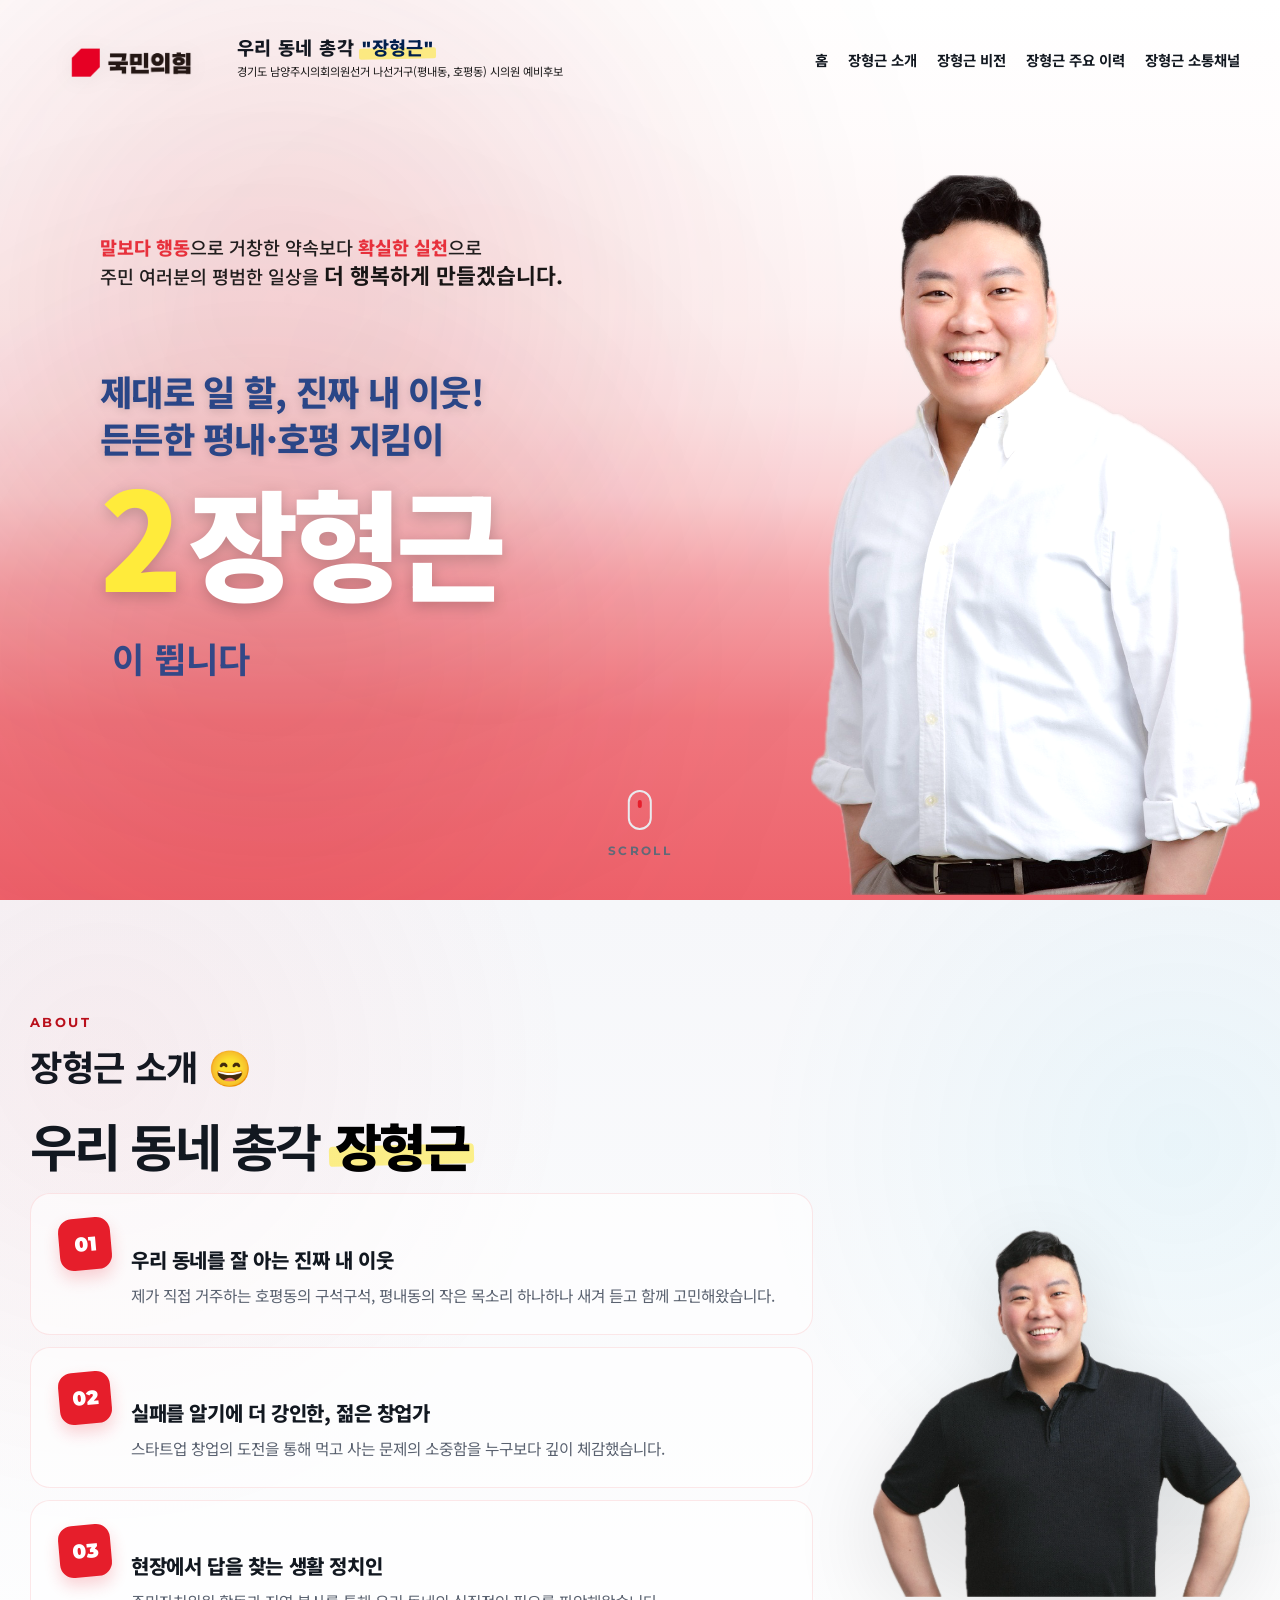
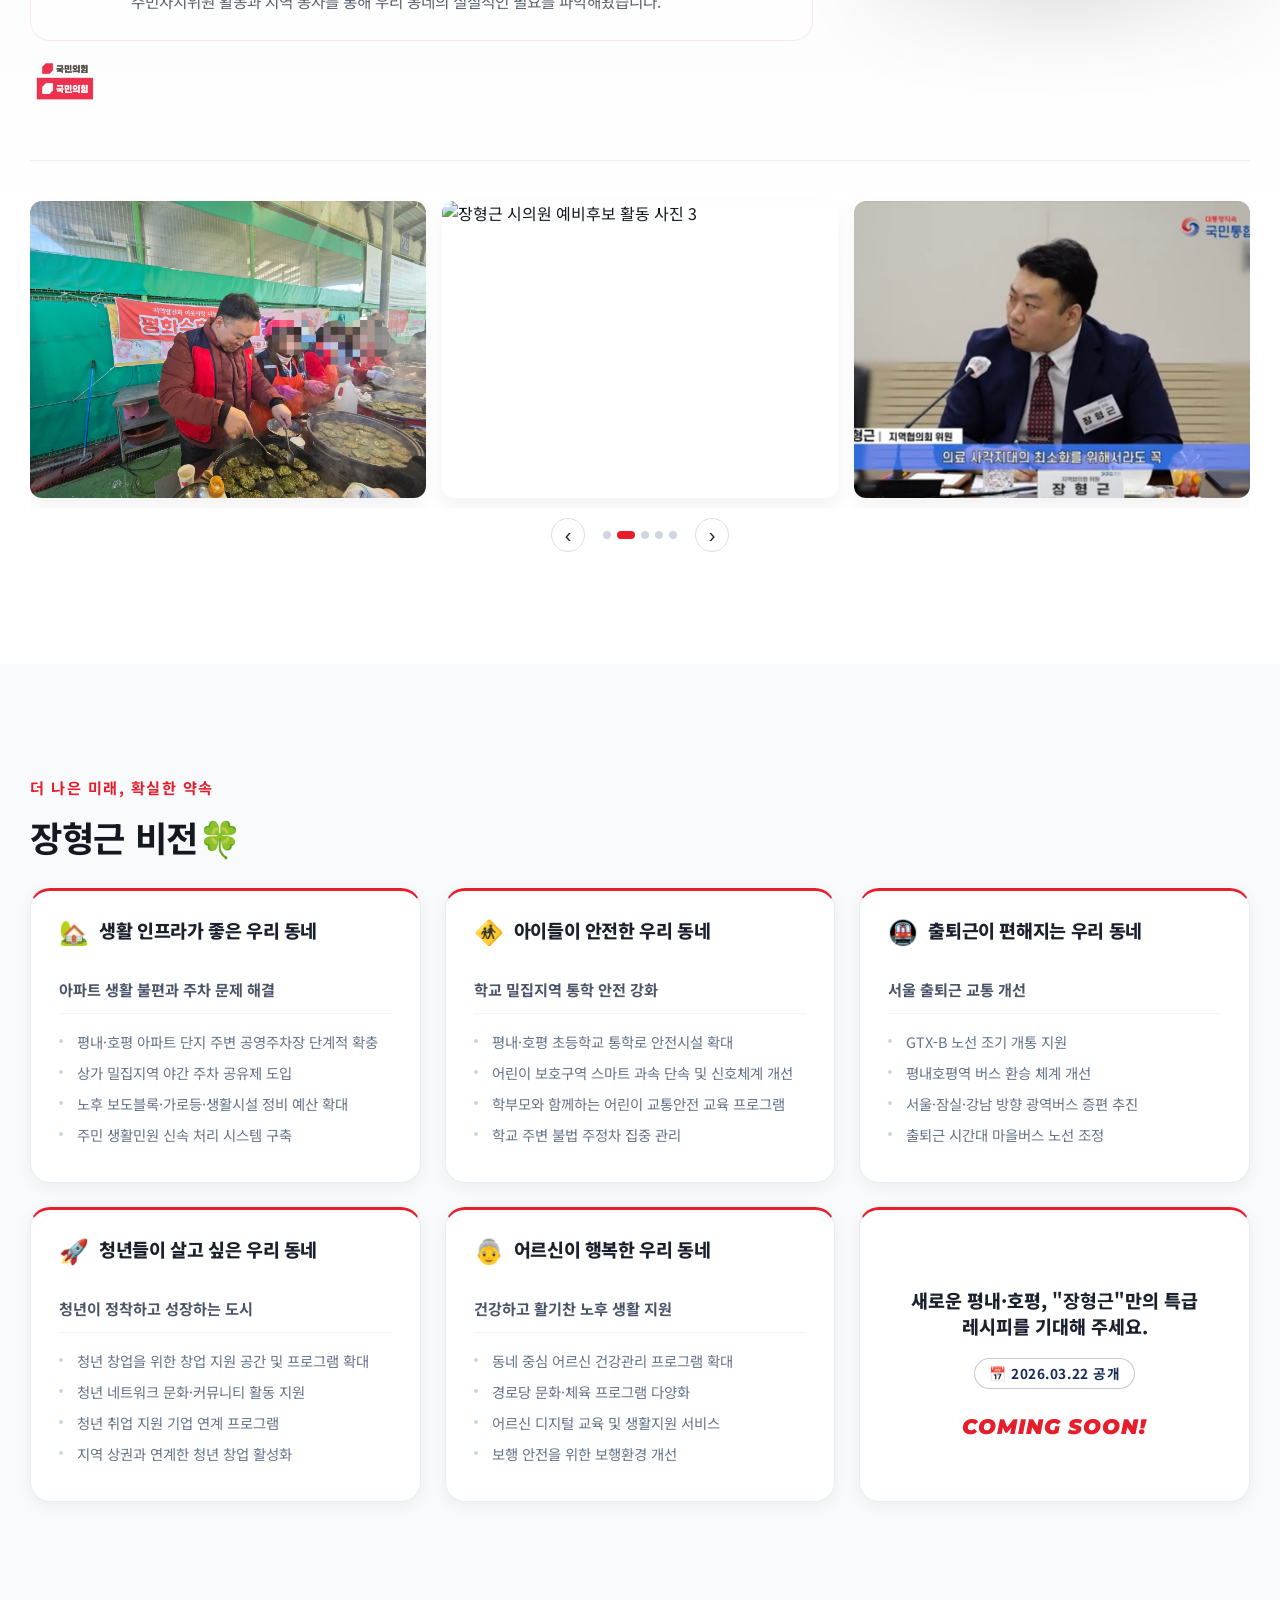
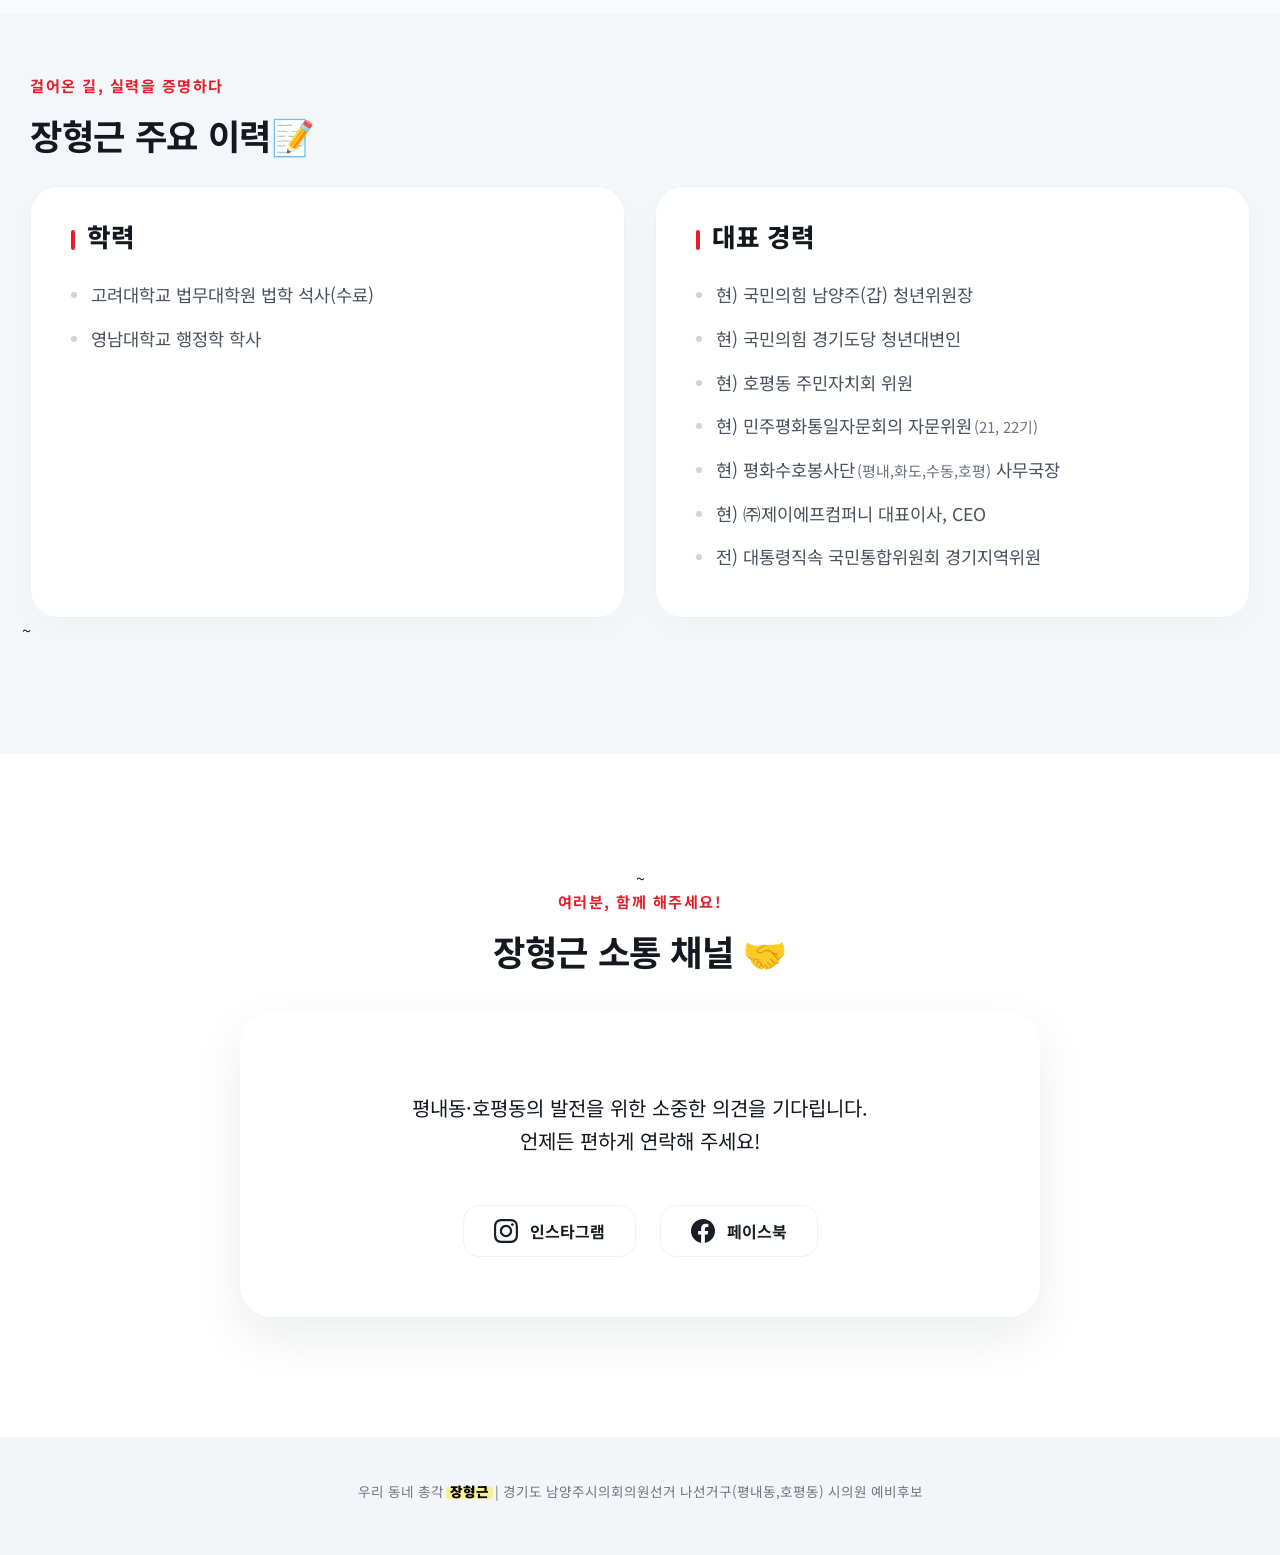
==== commit 9c77c876: "feat: 주요 이력 업데이트 및 헤더 성명 하이라이트 스타일 조정" ====
--- a/index.html
+++ b/index.html
@@ -404,16 +404,17 @@
               <li>현) 국민의힘 남양주(갑) 청년위원장</li>
               <li>현) 국민의힘 경기도당 청년대변인</li>
               <li>현) 호평동 주민자치회 위원</li>
+              <li>현) 민주평화통일자문회의 자문위원<span class="resume-note">(21, 22기)</span></li>
               <li>현) 평화수호봉사단<span class="resume-note">(평내,화도,수동,호평)</span> 사무국장</li>
               <li>현) ㈜제이에프컴퍼니 대표이사, CEO</li>
               <li>전) 대통령직속 국민통합위원회 경기지역위원</li>
             </ul>
           </article>
-        </div>
+        </div>~
       </section>
 
       <section id="contact" class="section section-contact">
-        <div class="section-title-wrap scroll-reveal">
+        <div class="section-title-wrap scroll-reveal">~
           <span class="about-kicker">여러분, 함께 해주세요!</span>
           <h2>장형근 <strong>소통 채널 🤝</strong></h2>
         </div>
--- a/style.css
+++ b/style.css
@@ -340,7 +340,31 @@
 }
 
 .highlight-name {
-  color: navy;
+  color: #011f4d; /* --ppp-navy */
+  position: relative;
+  display: inline-block;
+  padding: 0 2px;
+  z-index: 1;
+}
+
+.highlight-name::after {
+  content: "";
+  position: absolute;
+  bottom: 2px;
+  left: -1px;
+  right: -1px;
+  height: 50%; /* 폰트 크기에 비례하도록 퍼센트 사용 */
+  background: rgba(255, 230, 0, 0.45);
+  z-index: -1;
+  border-radius: 2px;
+  transform: rotate(-1deg);
+}
+
+@media (max-width: 760px) {
+  .highlight-name::after {
+    bottom: 0px; /* 모바일에서 더 아래로 배치 */
+    height: 40%;
+  }
 }
 
 /* Merged into lines 81-100 */
@@ -1049,6 +1073,13 @@
   transform: rotate(-1.5deg);
 }
 
+@media (max-width: 760px) {
+  .about-header h3 strong::after {
+    bottom: 4px; /* 글씨 밑 부분으로 배치 */
+    height: 14px;
+  }
+}
+
 .about-features {
   display: flex;
   flex-direction: column;
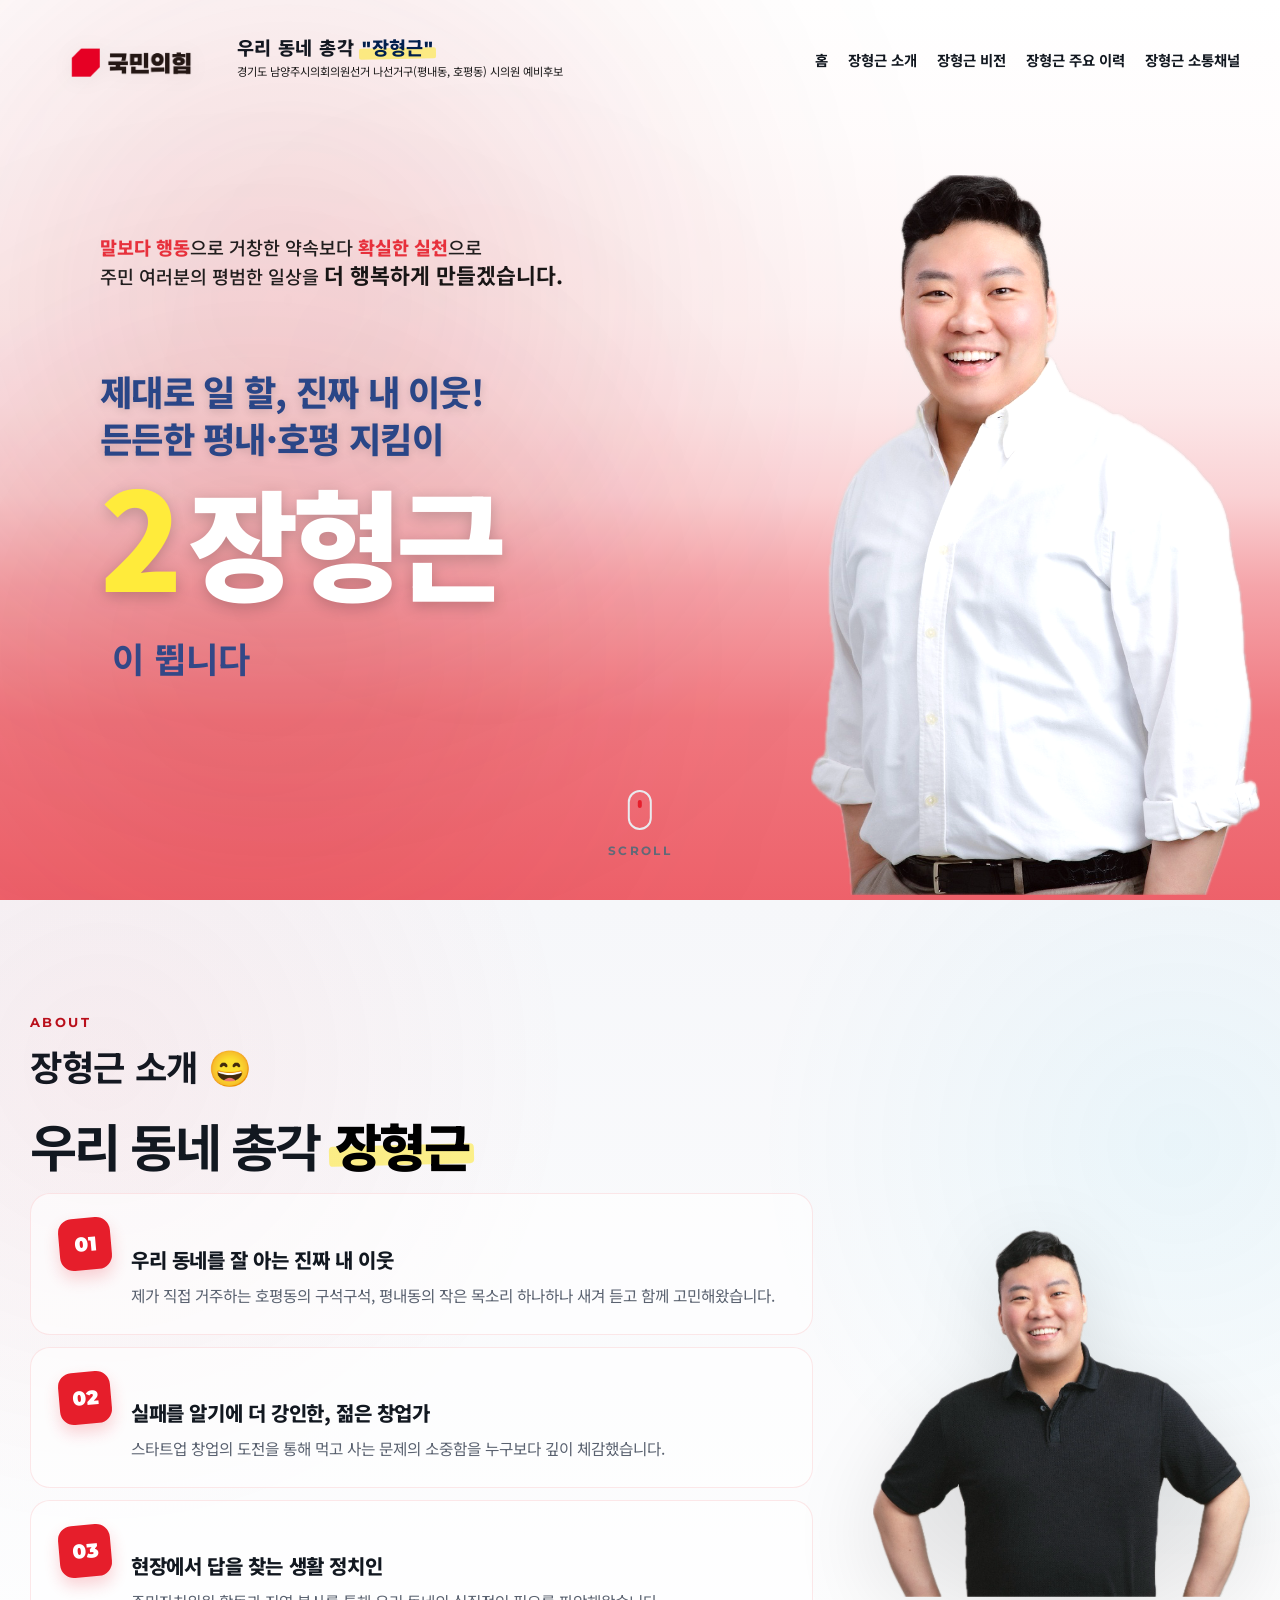
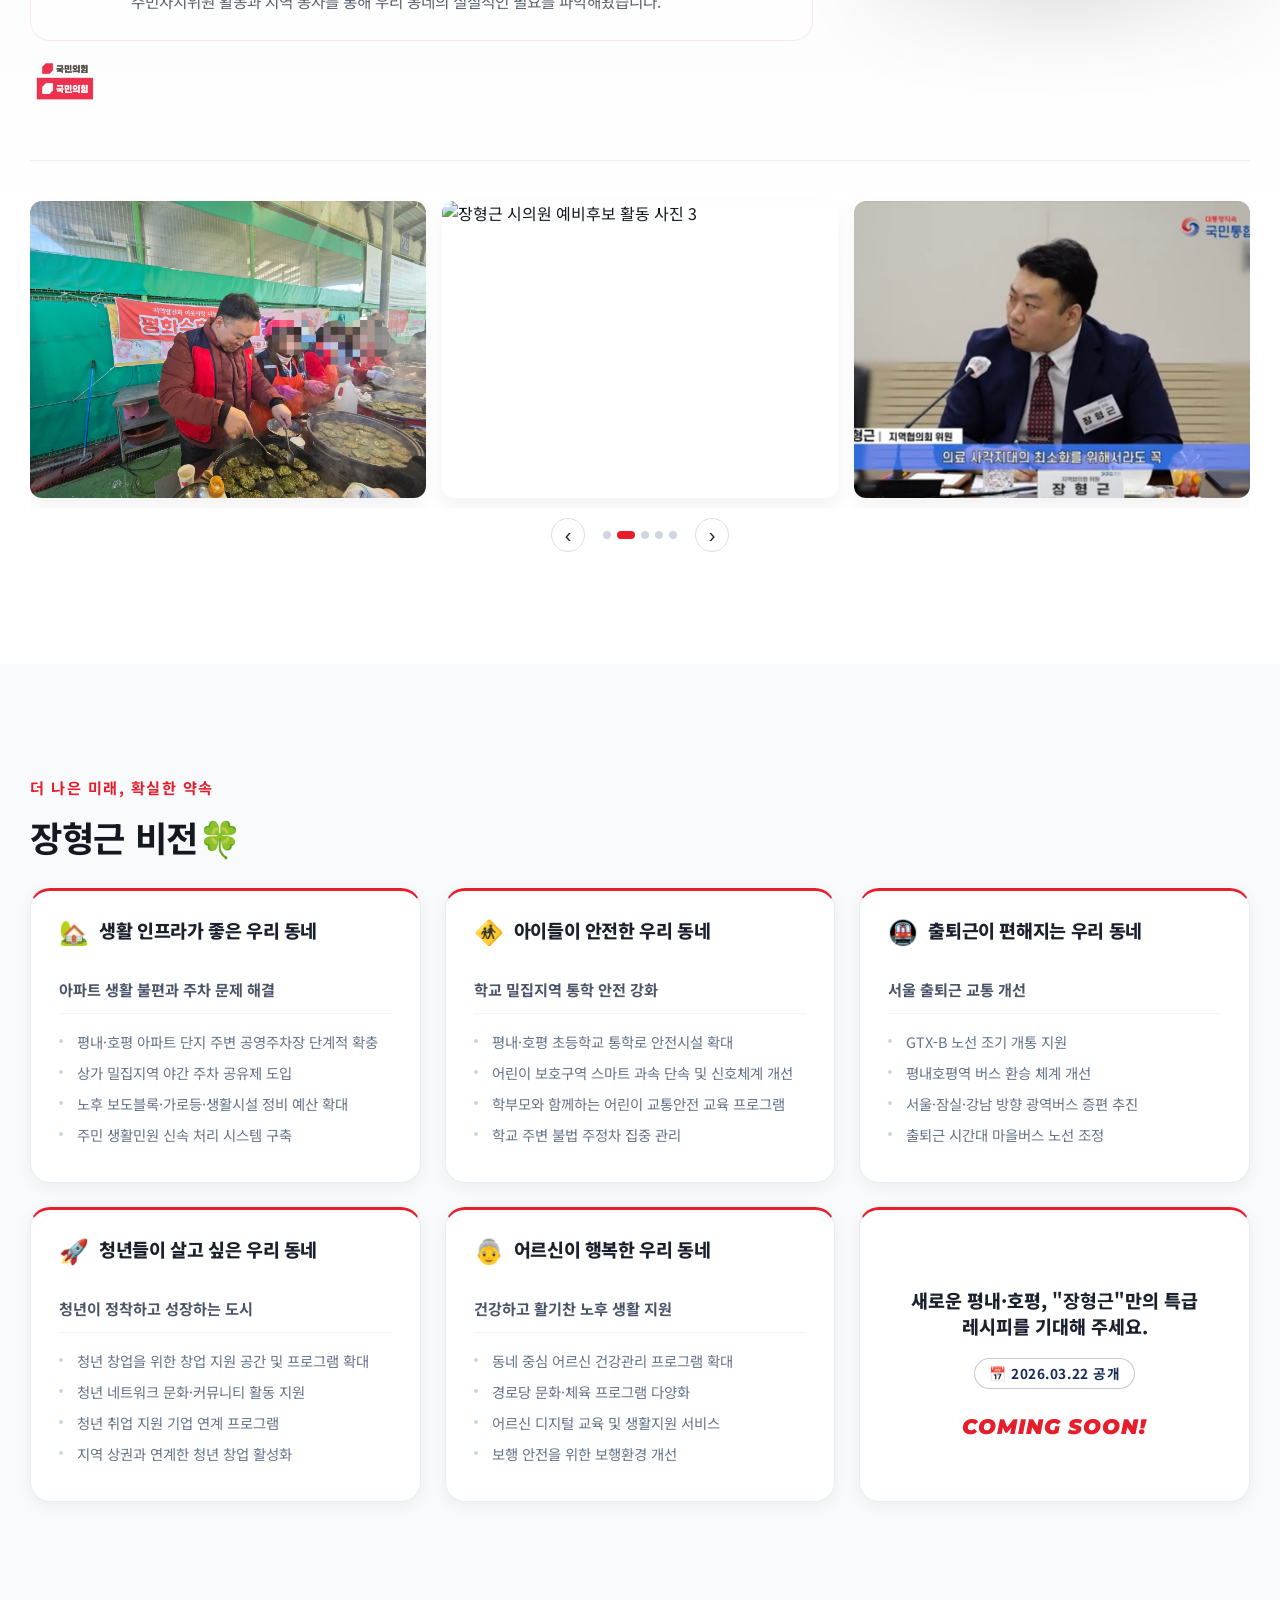
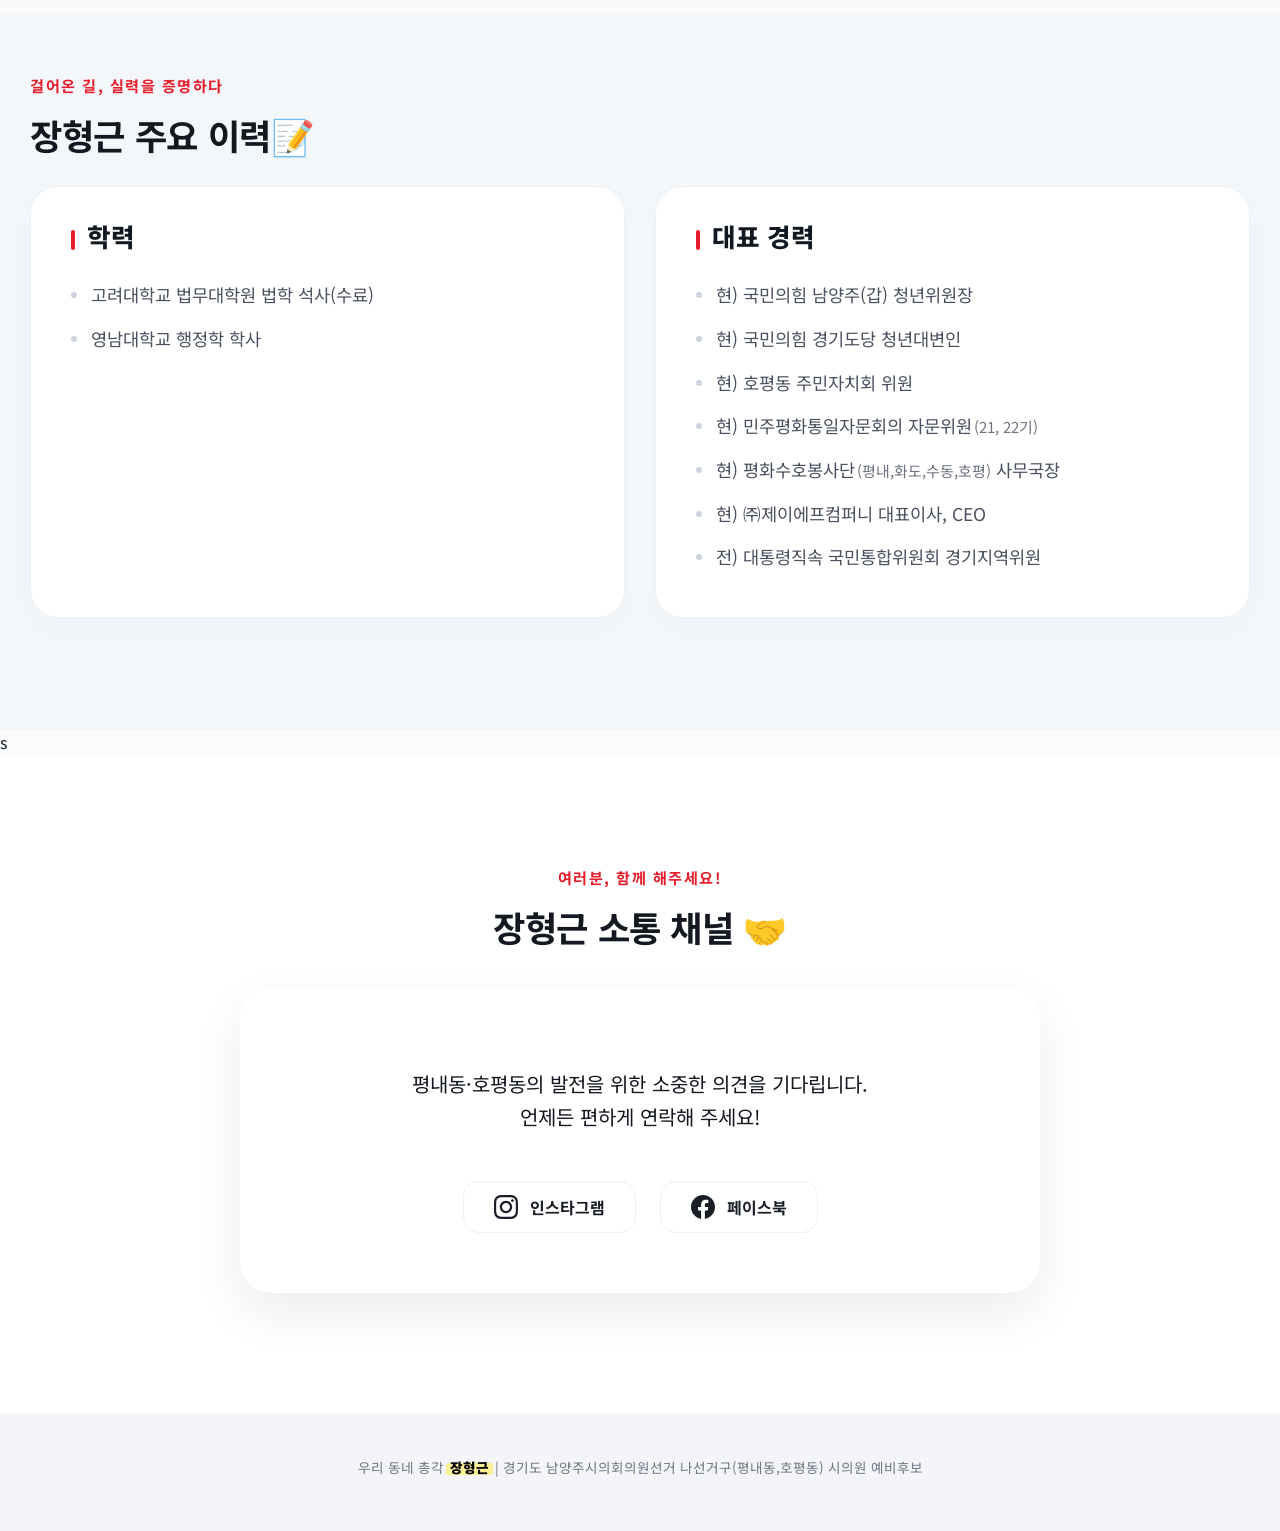
==== commit 419ca562: "오타수정" ====
--- a/index.html
+++ b/index.html
@@ -410,11 +410,11 @@
               <li>전) 대통령직속 국민통합위원회 경기지역위원</li>
             </ul>
           </article>
-        </div>~
-      </section>
+        </div>
+      </section>s
 
       <section id="contact" class="section section-contact">
-        <div class="section-title-wrap scroll-reveal">~
+        <div class="section-title-wrap scroll-reveal">
           <span class="about-kicker">여러분, 함께 해주세요!</span>
           <h2>장형근 <strong>소통 채널 🤝</strong></h2>
         </div>
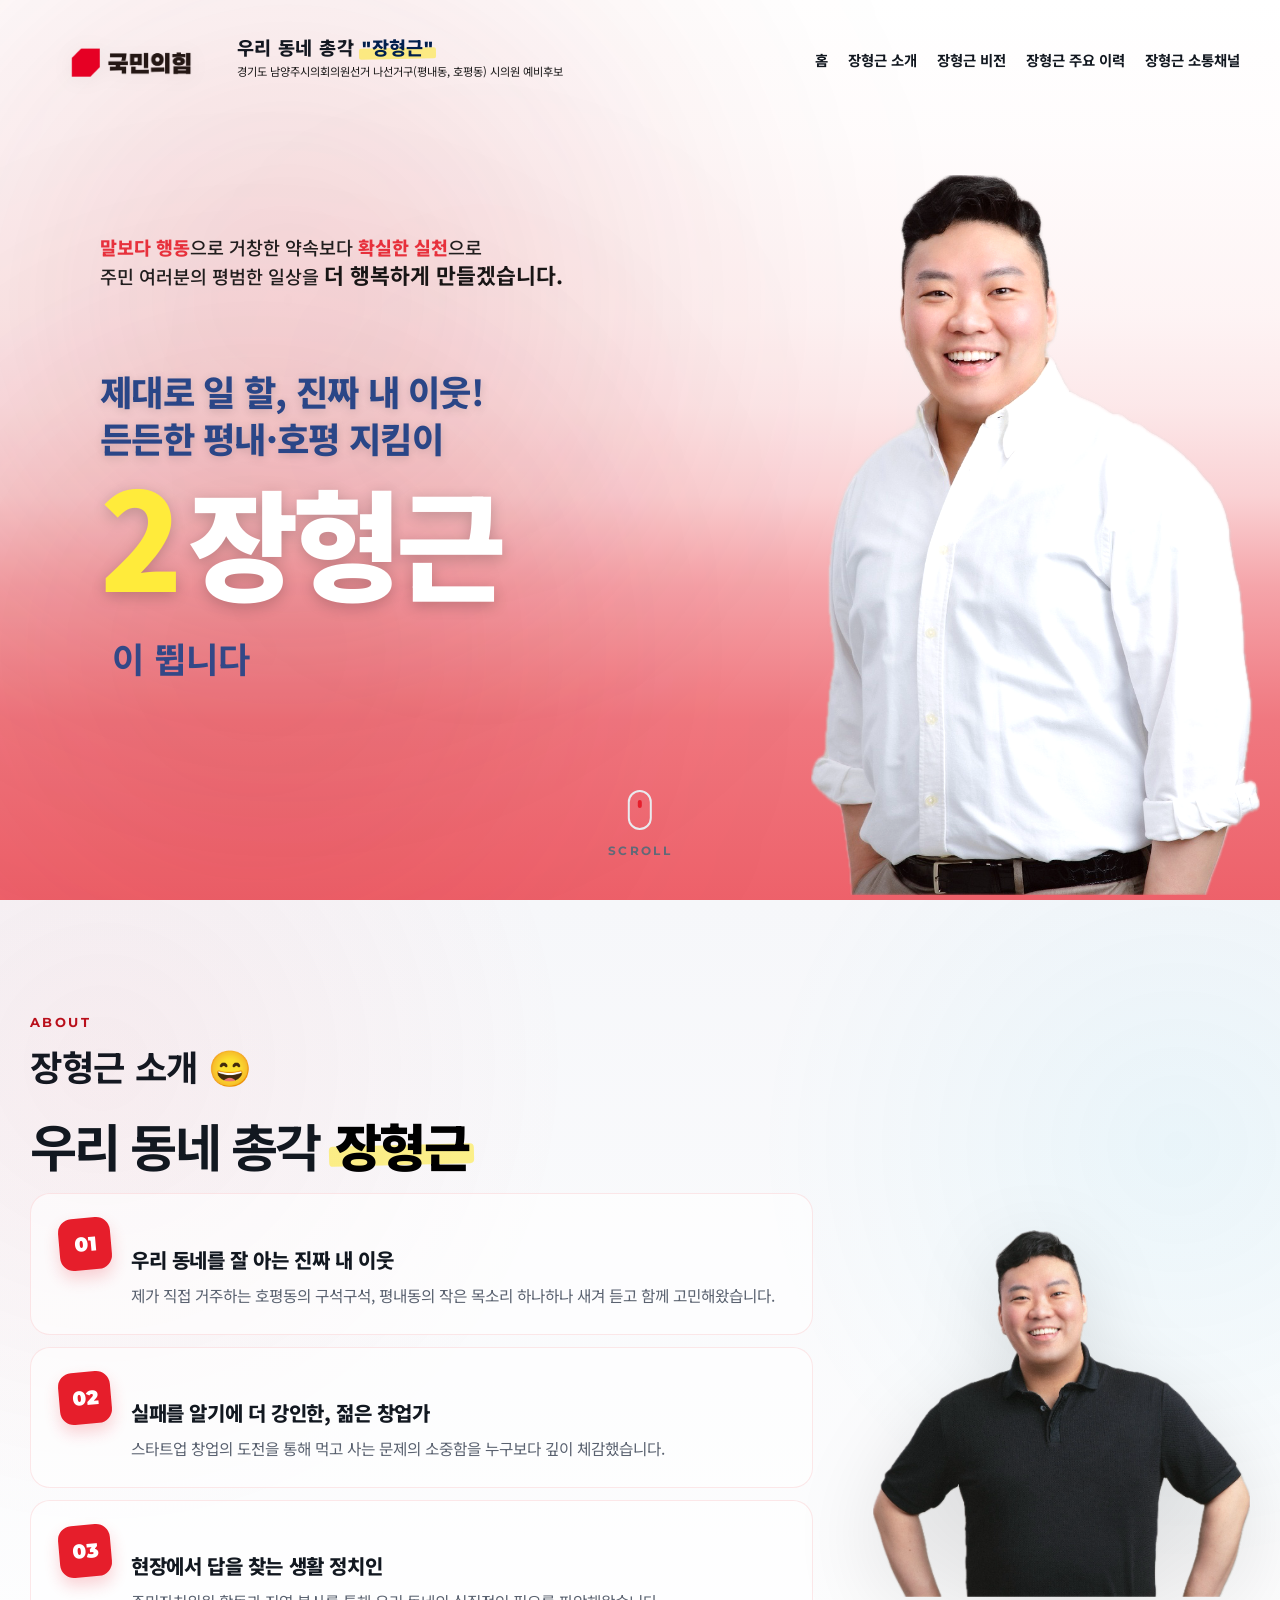
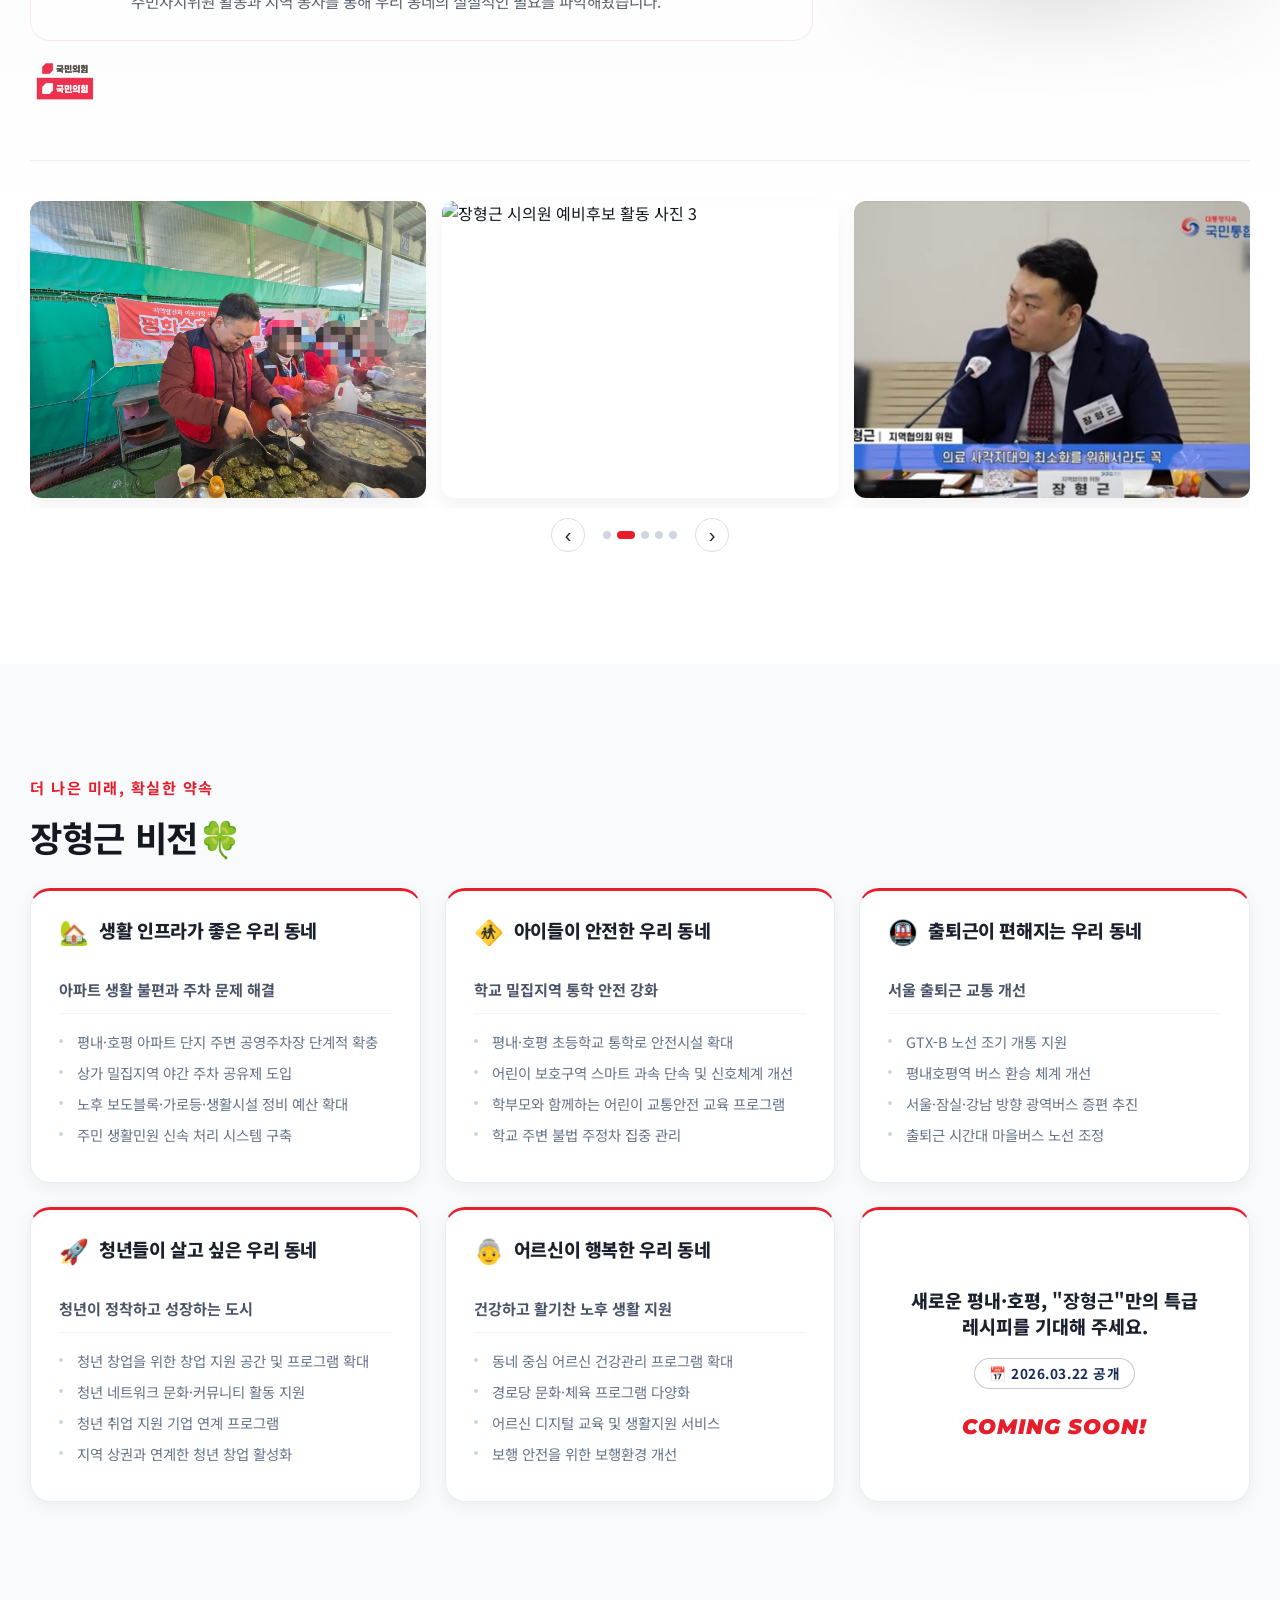
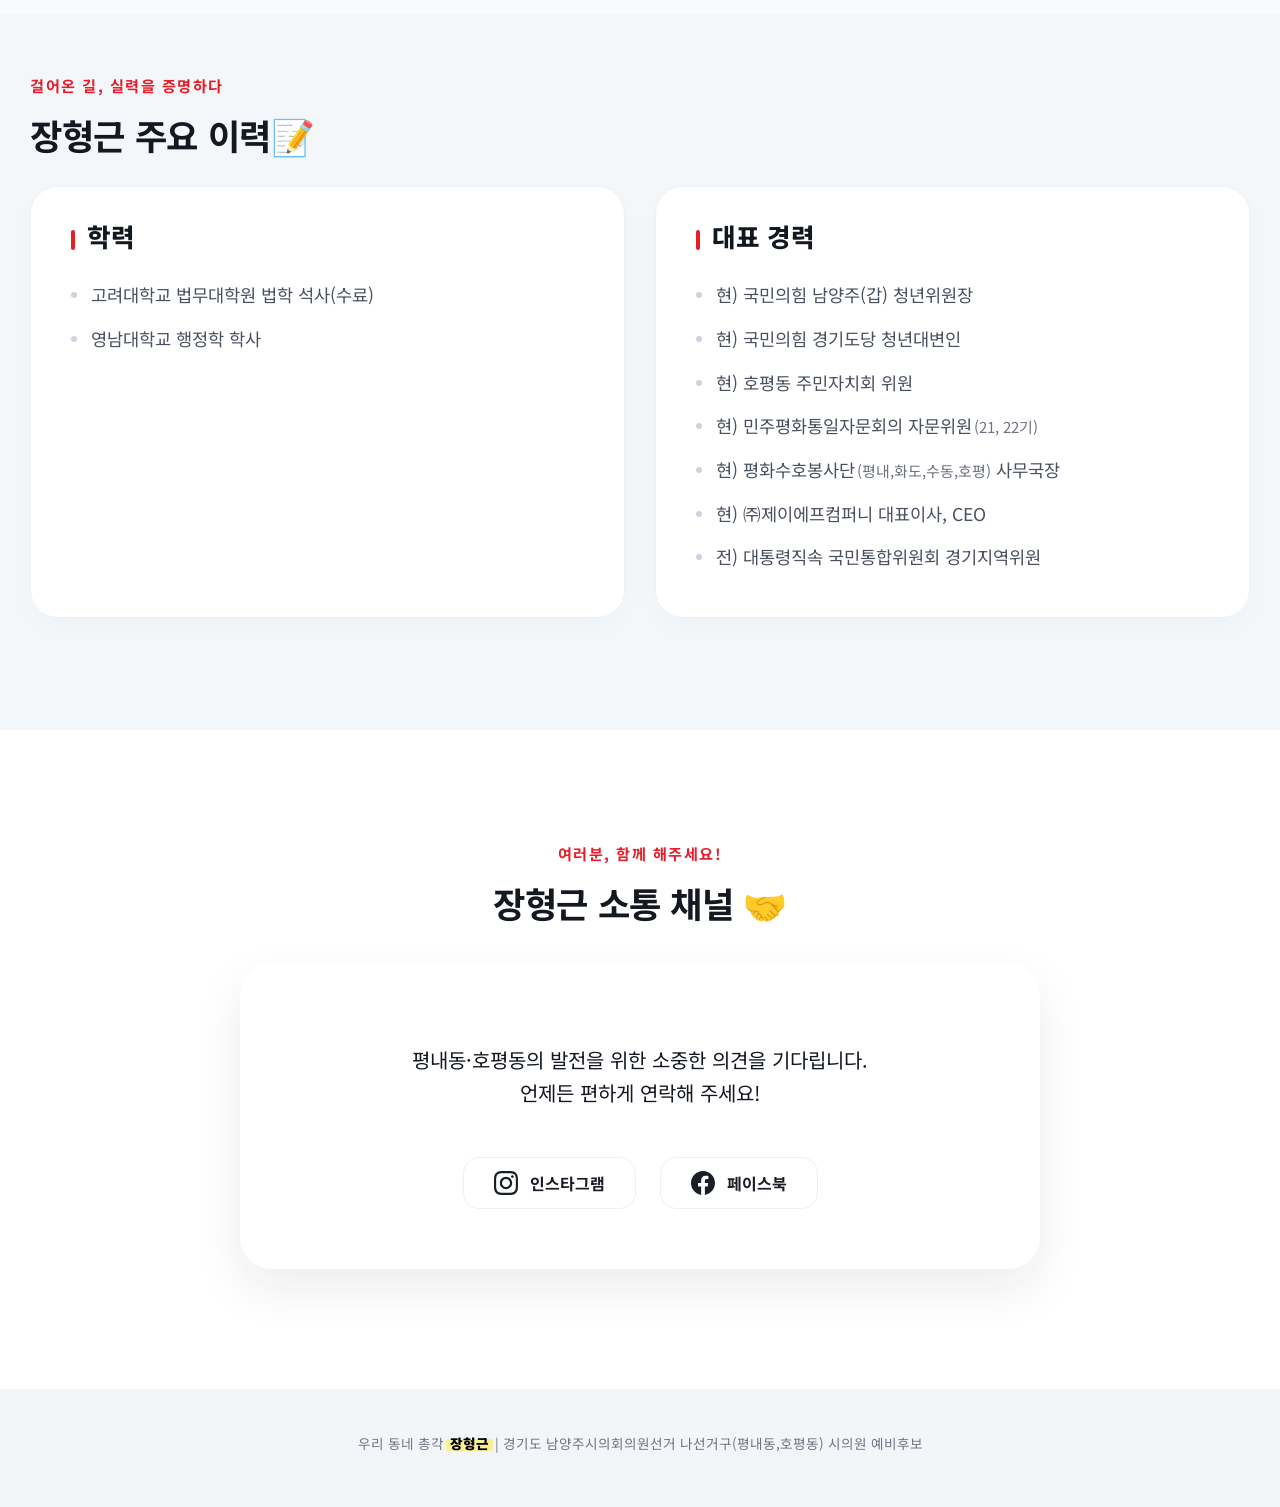
==== commit 80d5e6f2: "오타수정 2" ====
--- a/index.html
+++ b/index.html
@@ -411,7 +411,7 @@
             </ul>
           </article>
         </div>
-      </section>s
+      </section>
 
       <section id="contact" class="section section-contact">
         <div class="section-title-wrap scroll-reveal">
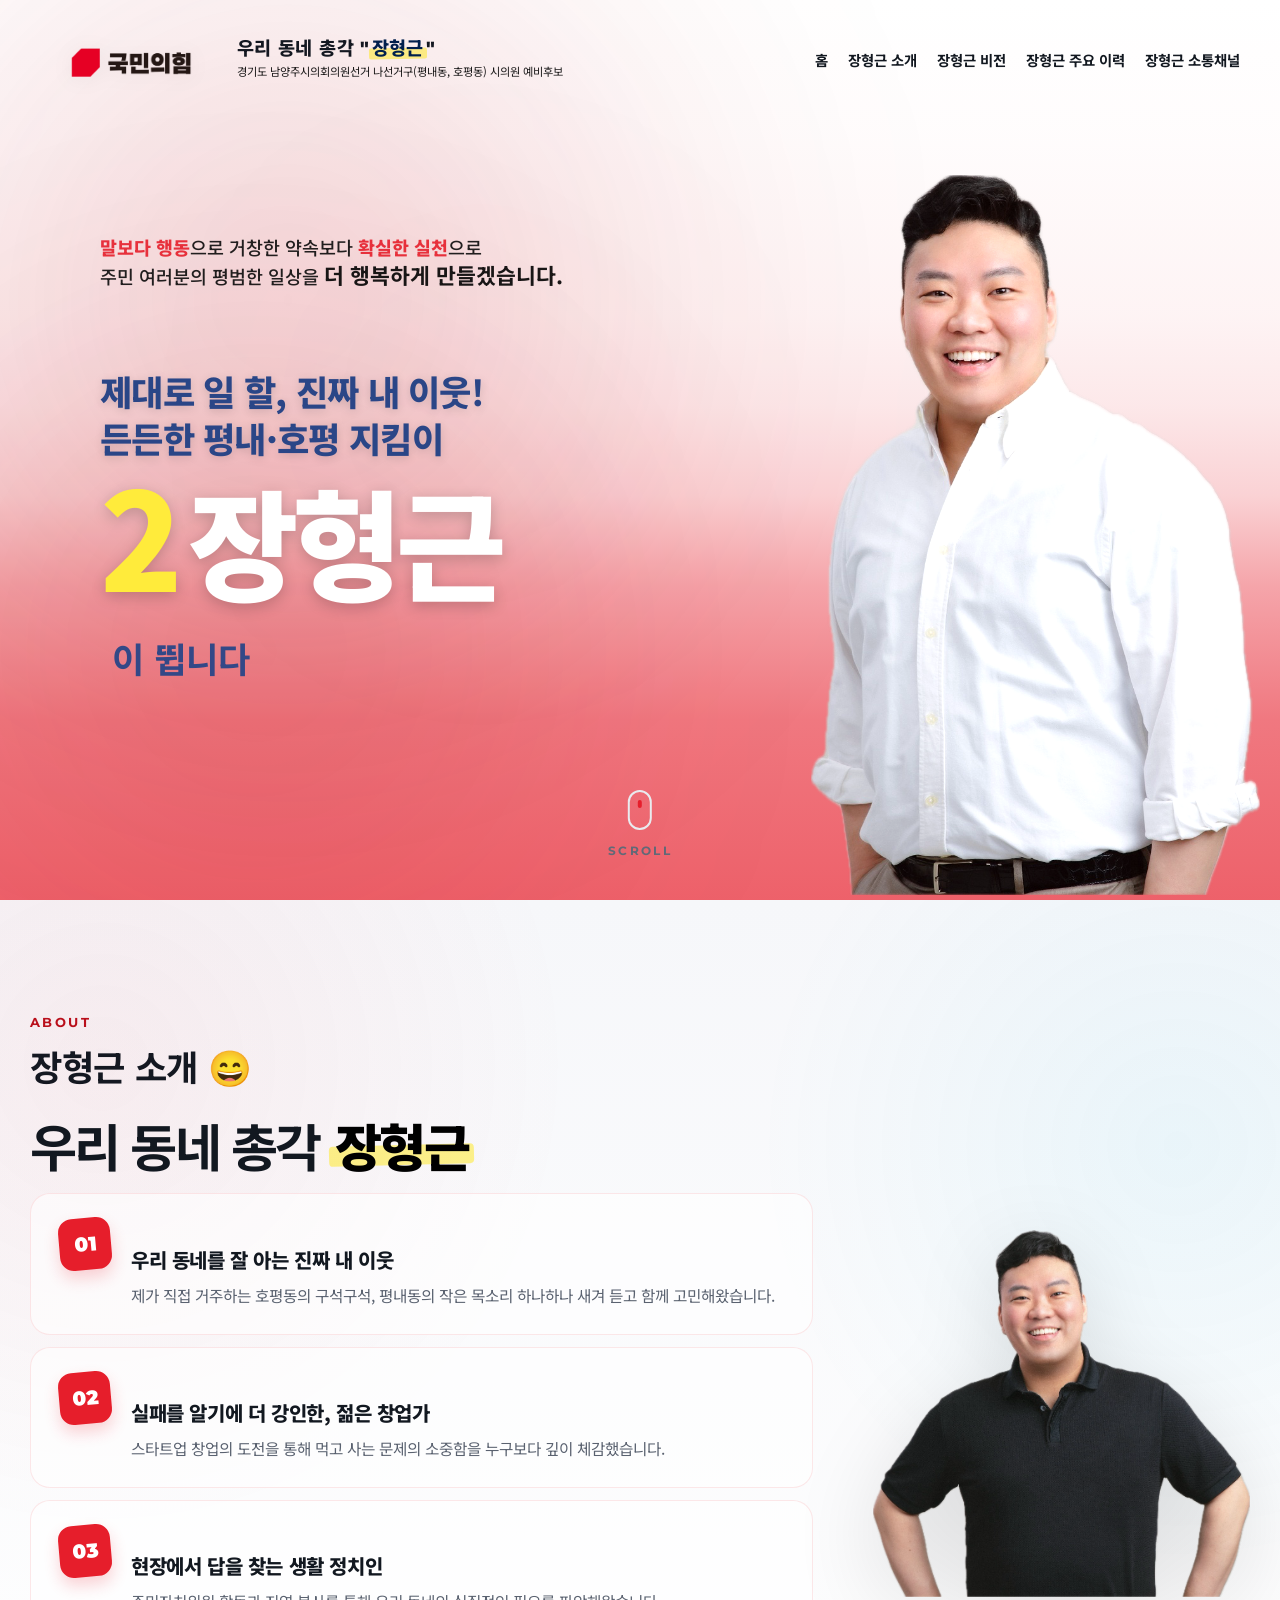
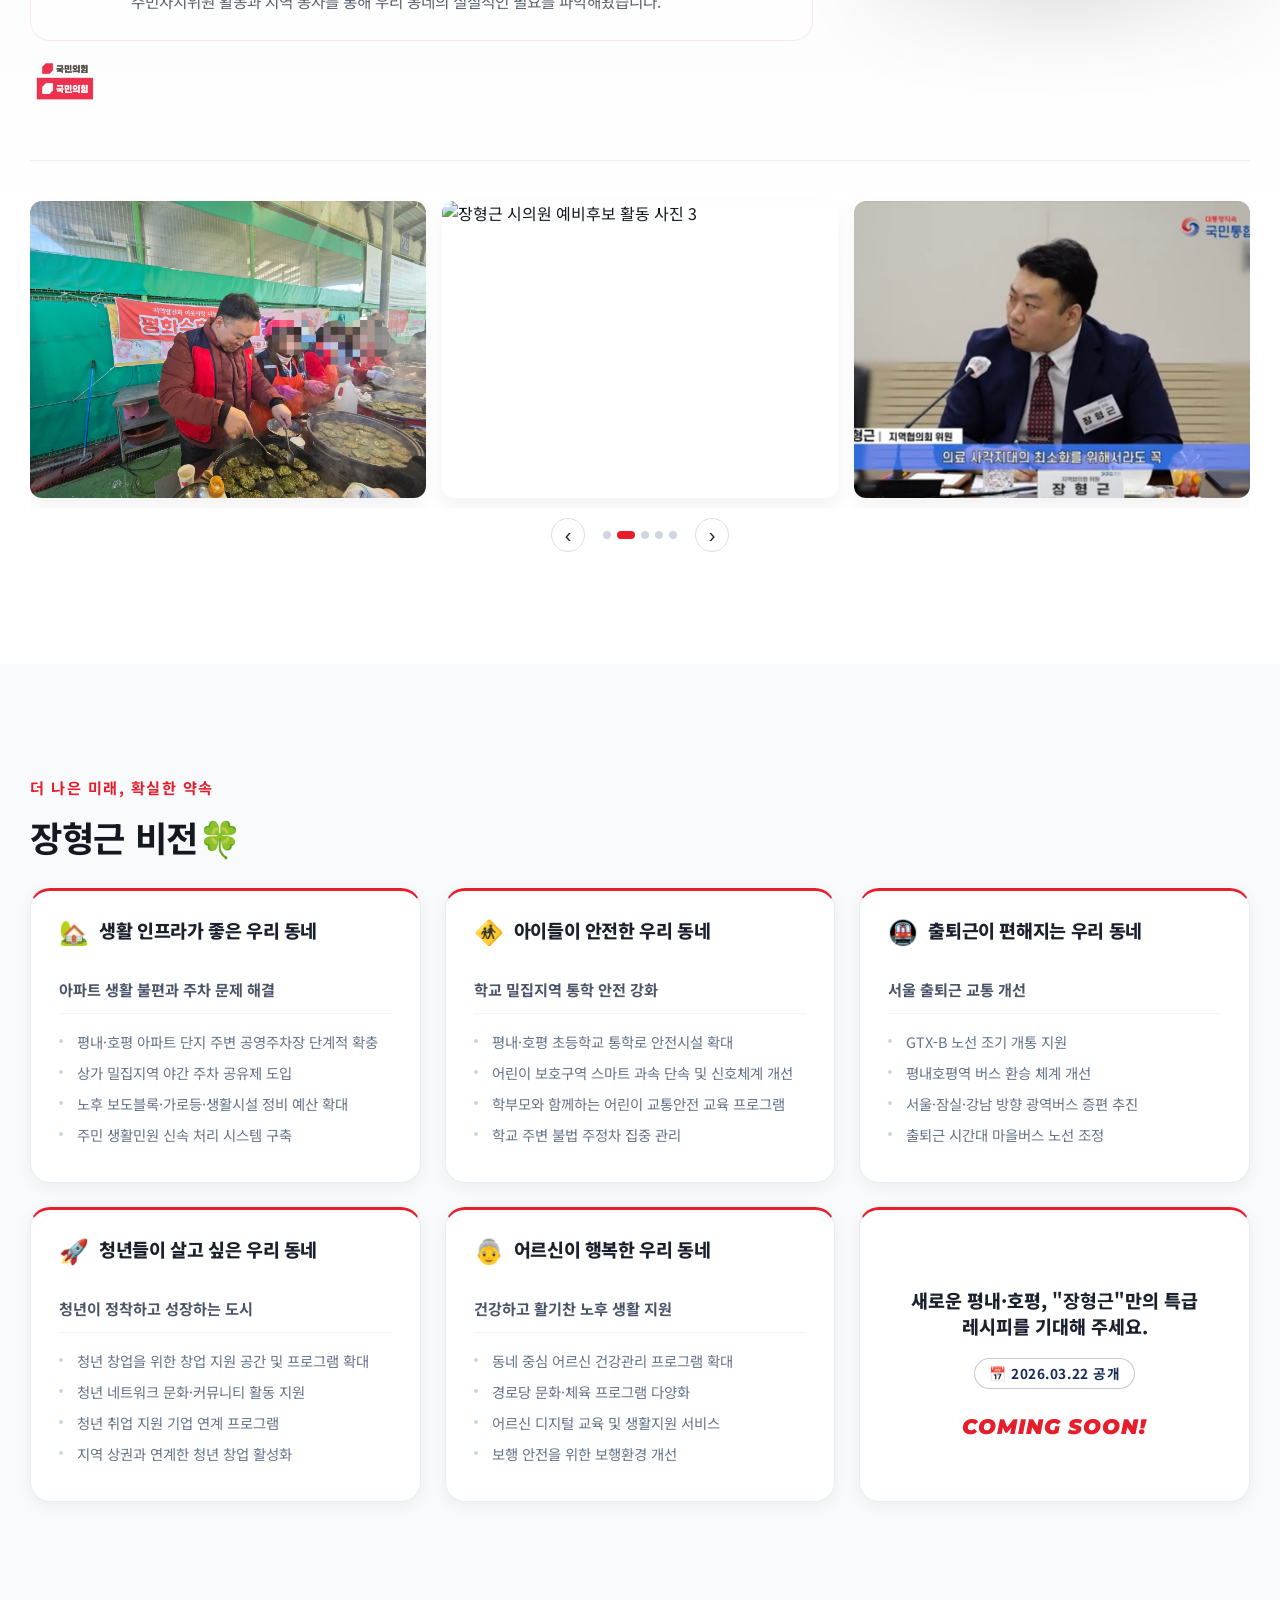
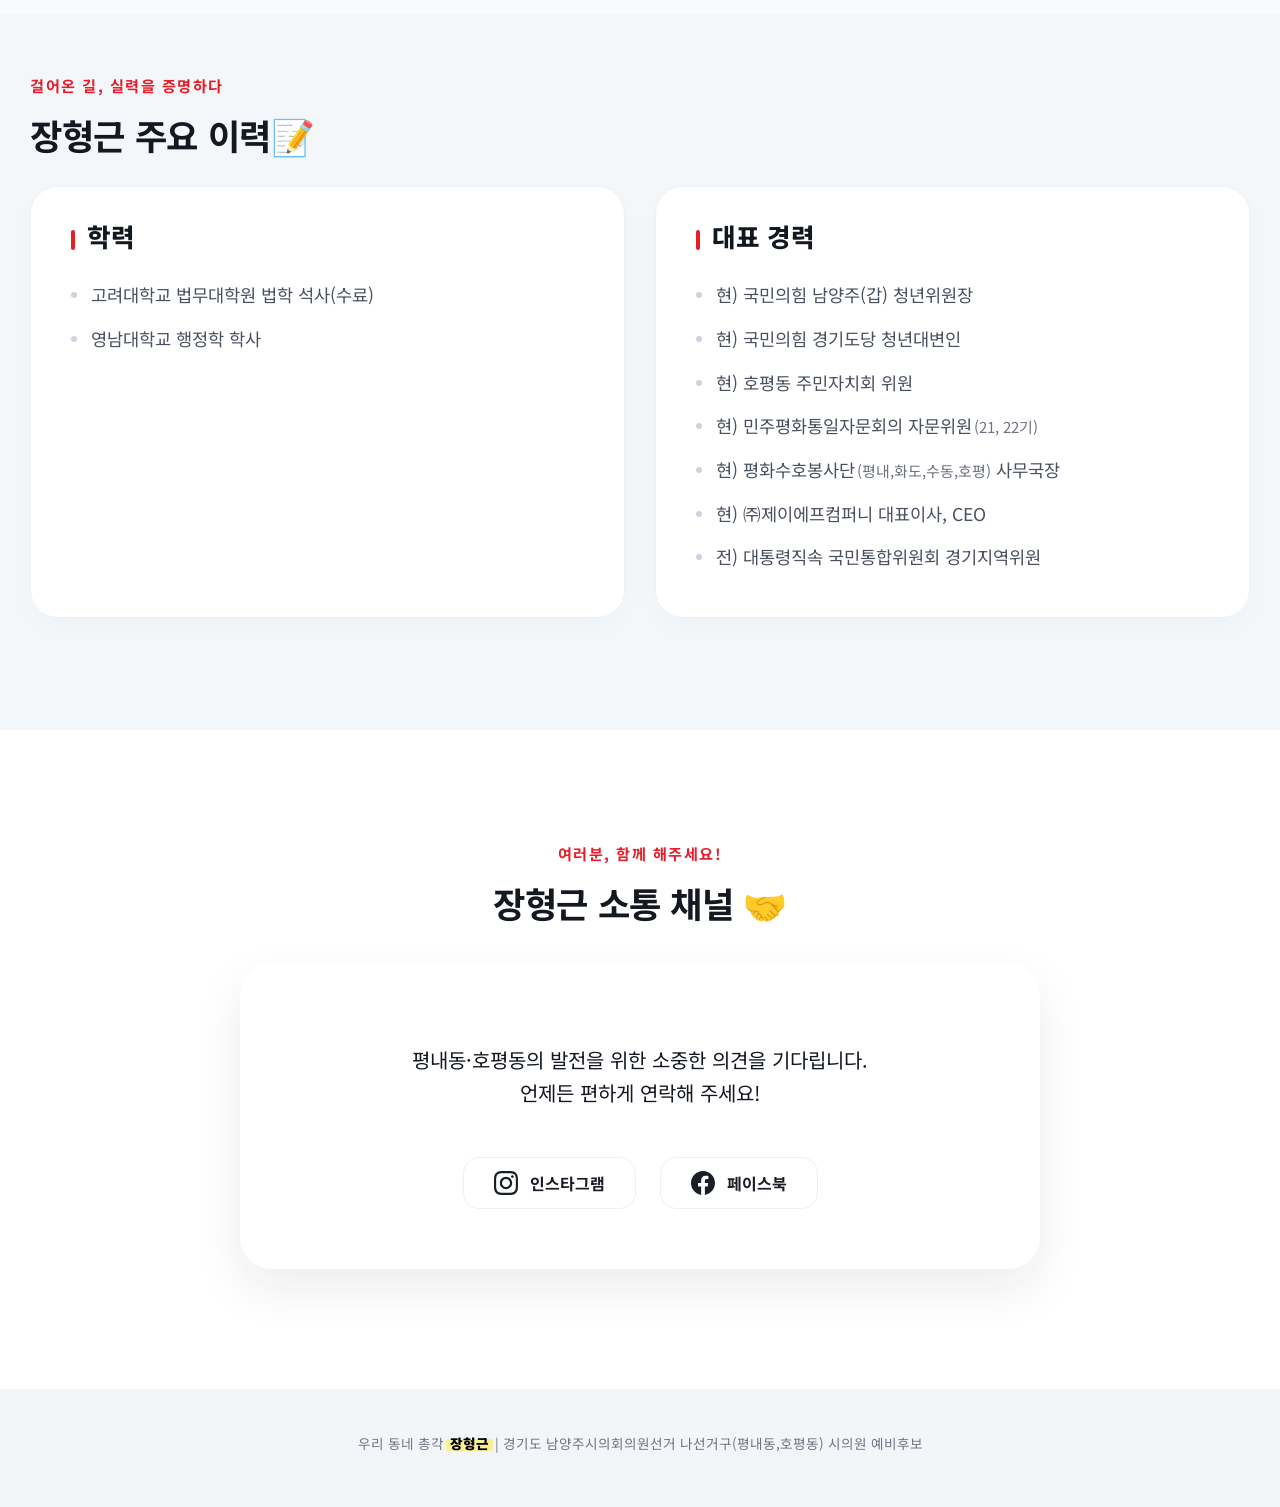
==== commit a458d3ce: "top nav 하이라이트 수정" ====
--- a/index.html
+++ b/index.html
@@ -42,7 +42,7 @@
           />
           <div class="brand-text">
             <strong class="brand-title"
-              >우리 동네 총각 <span class="highlight-name">"장형근"</span></strong
+              >우리 동네 총각 "<span class="highlight-name">장형근</span>"</strong
             >
             <span class="brand-sub"
               >경기도 남양주시의회의원선거 나선거구(평내동, 호평동)
--- a/style.css
+++ b/style.css
@@ -793,7 +793,7 @@
     color: #1a1a1a;
     width: 100%;
     max-width: none; /* 너비 제한 해제 */
-    margin-top: 40px;
+    margin-top: 140px;
     margin-bottom: auto; /* 아래 요소 밀어냄 */
     padding: 0;
     background: transparent;
@@ -999,7 +999,6 @@
     linear-gradient(180deg, #f6f7fa 0%, #ffffff 70%);
   overflow: hidden; /* 배경 텍스트 넘침 방지용 */
 }
-
 
 .section-about .section-title-wrap,
 .section-vision .section-title-wrap,
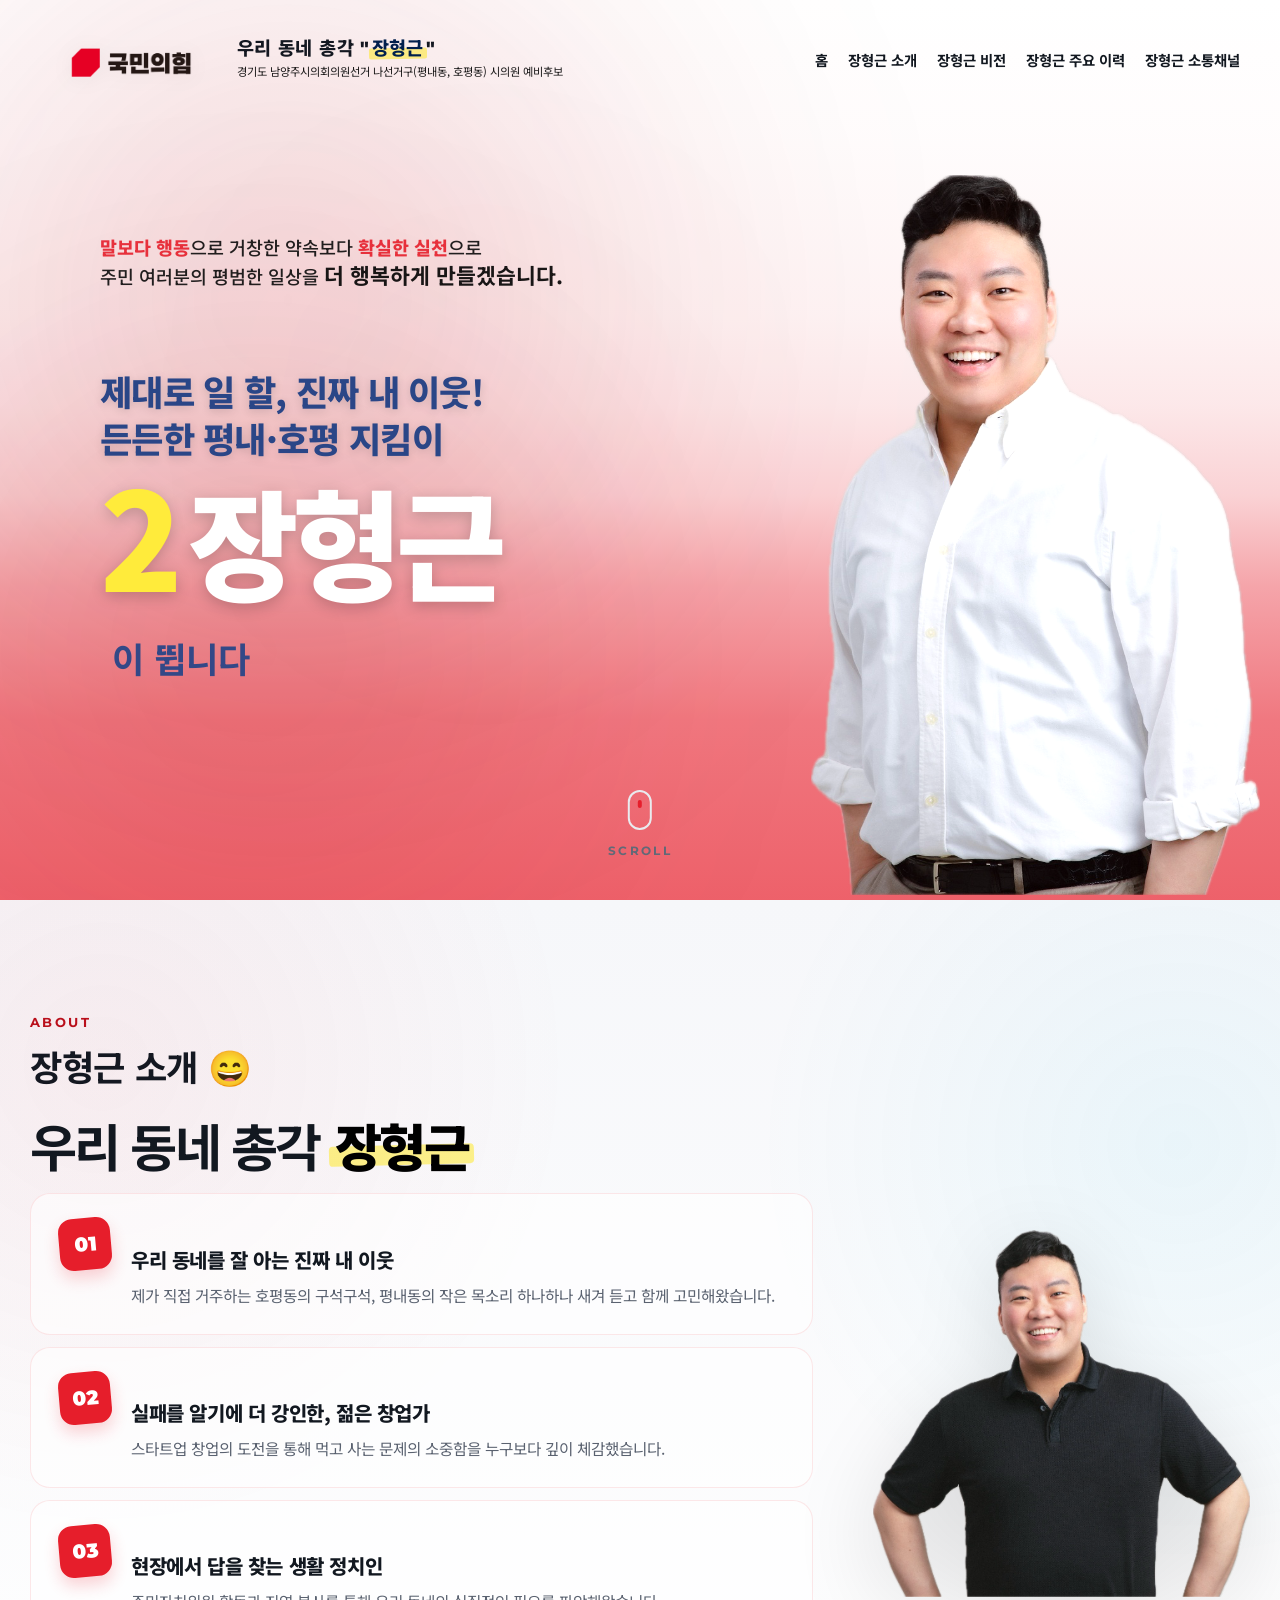
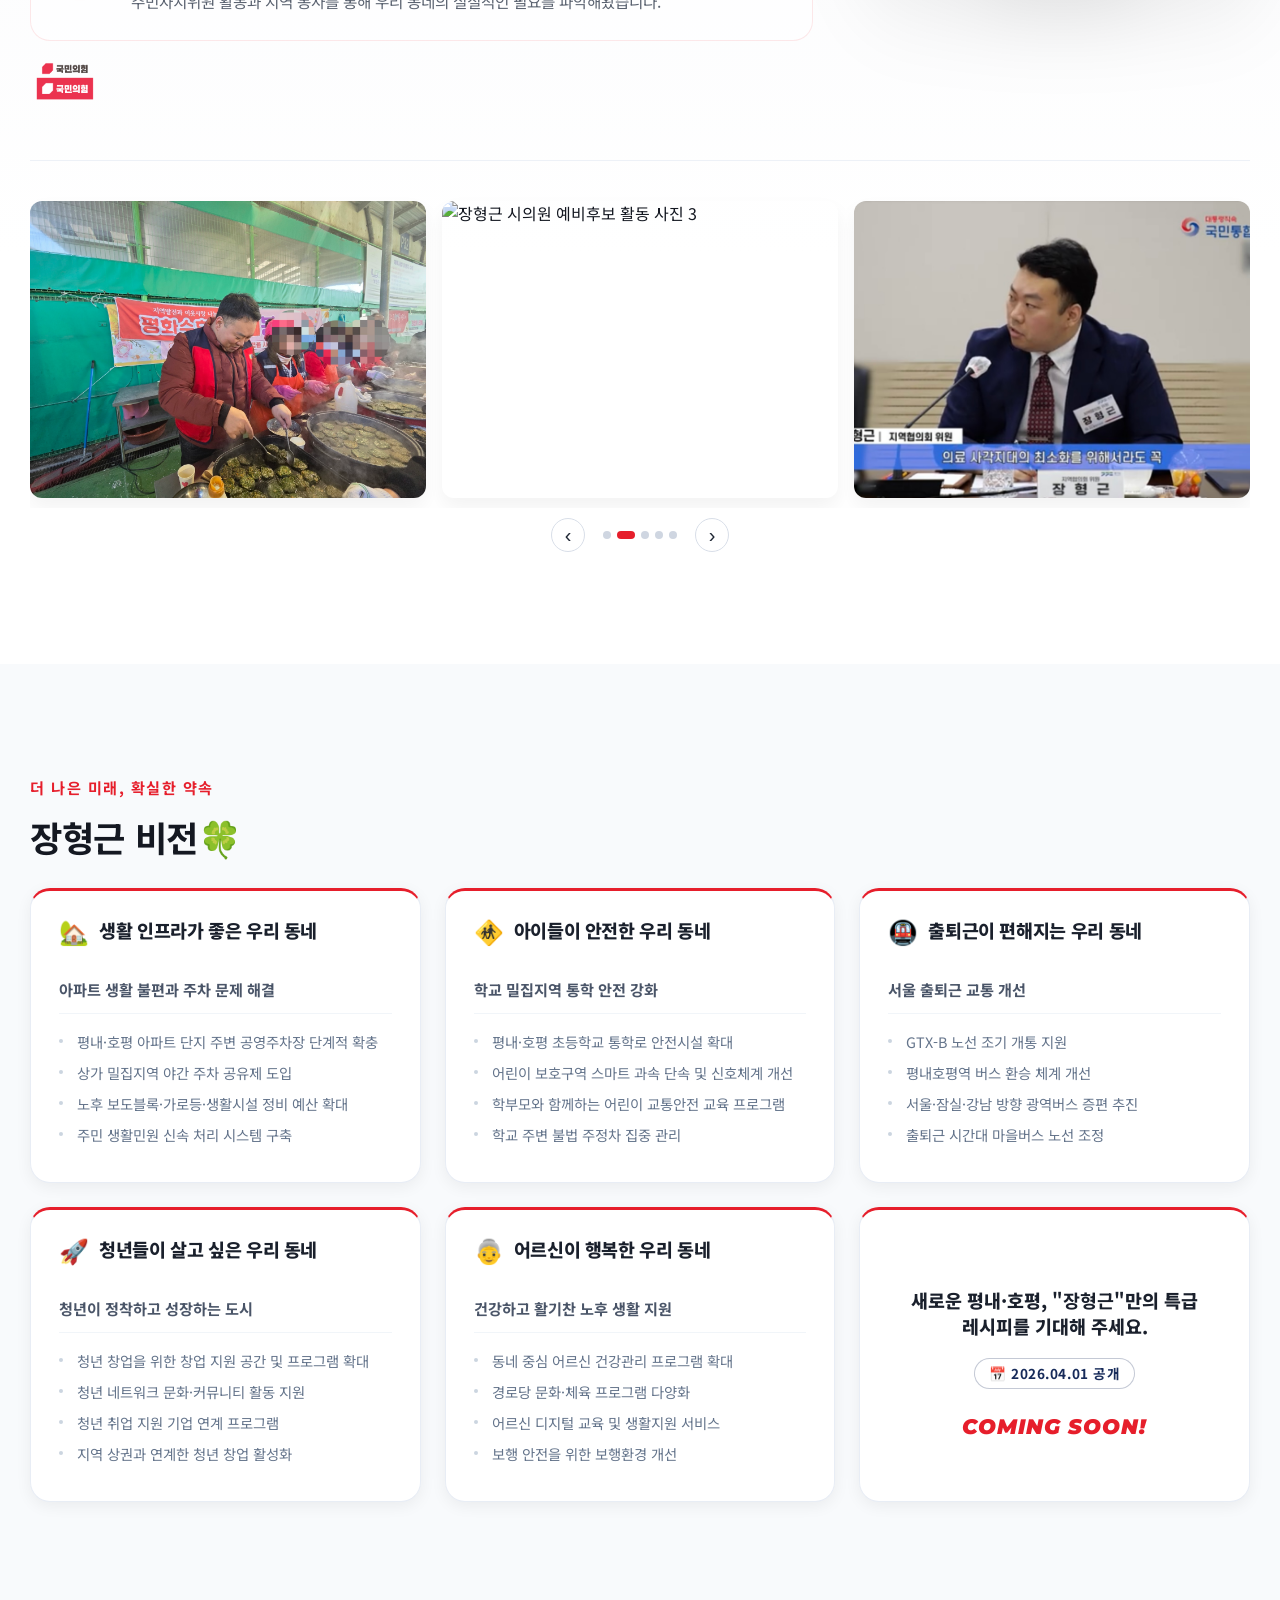
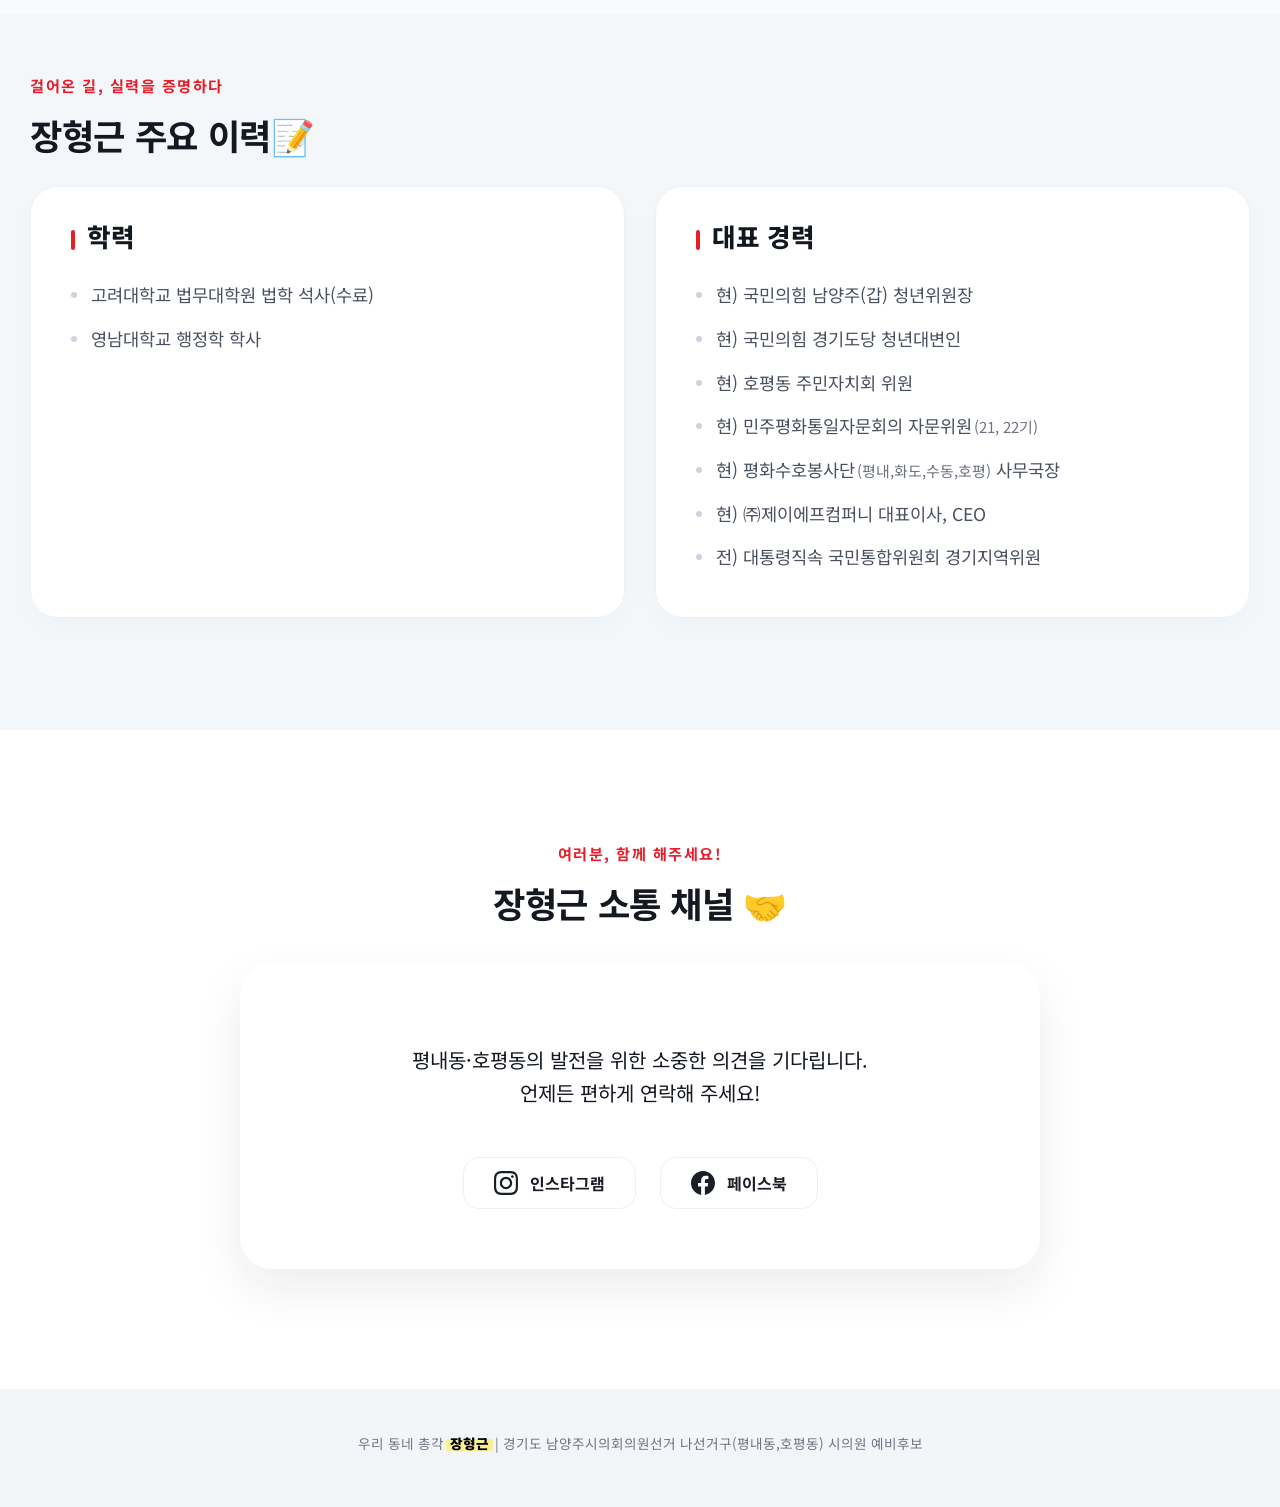
==== commit 07b07b02: "coming soon 일자 수정" ====
--- a/index.html
+++ b/index.html
@@ -379,7 +379,7 @@
               새로운 평내·호평, <strong>"장형근"</strong>만의 특급 레시피를
               기대해 주세요.
             </p>
-            <span class="release-date">📅 2026.03.22 공개</span>
+            <span class="release-date">📅 2026.04.01 공개</span>
             <span class="coming-soon">Coming Soon!</span>
           </div>
         </div>
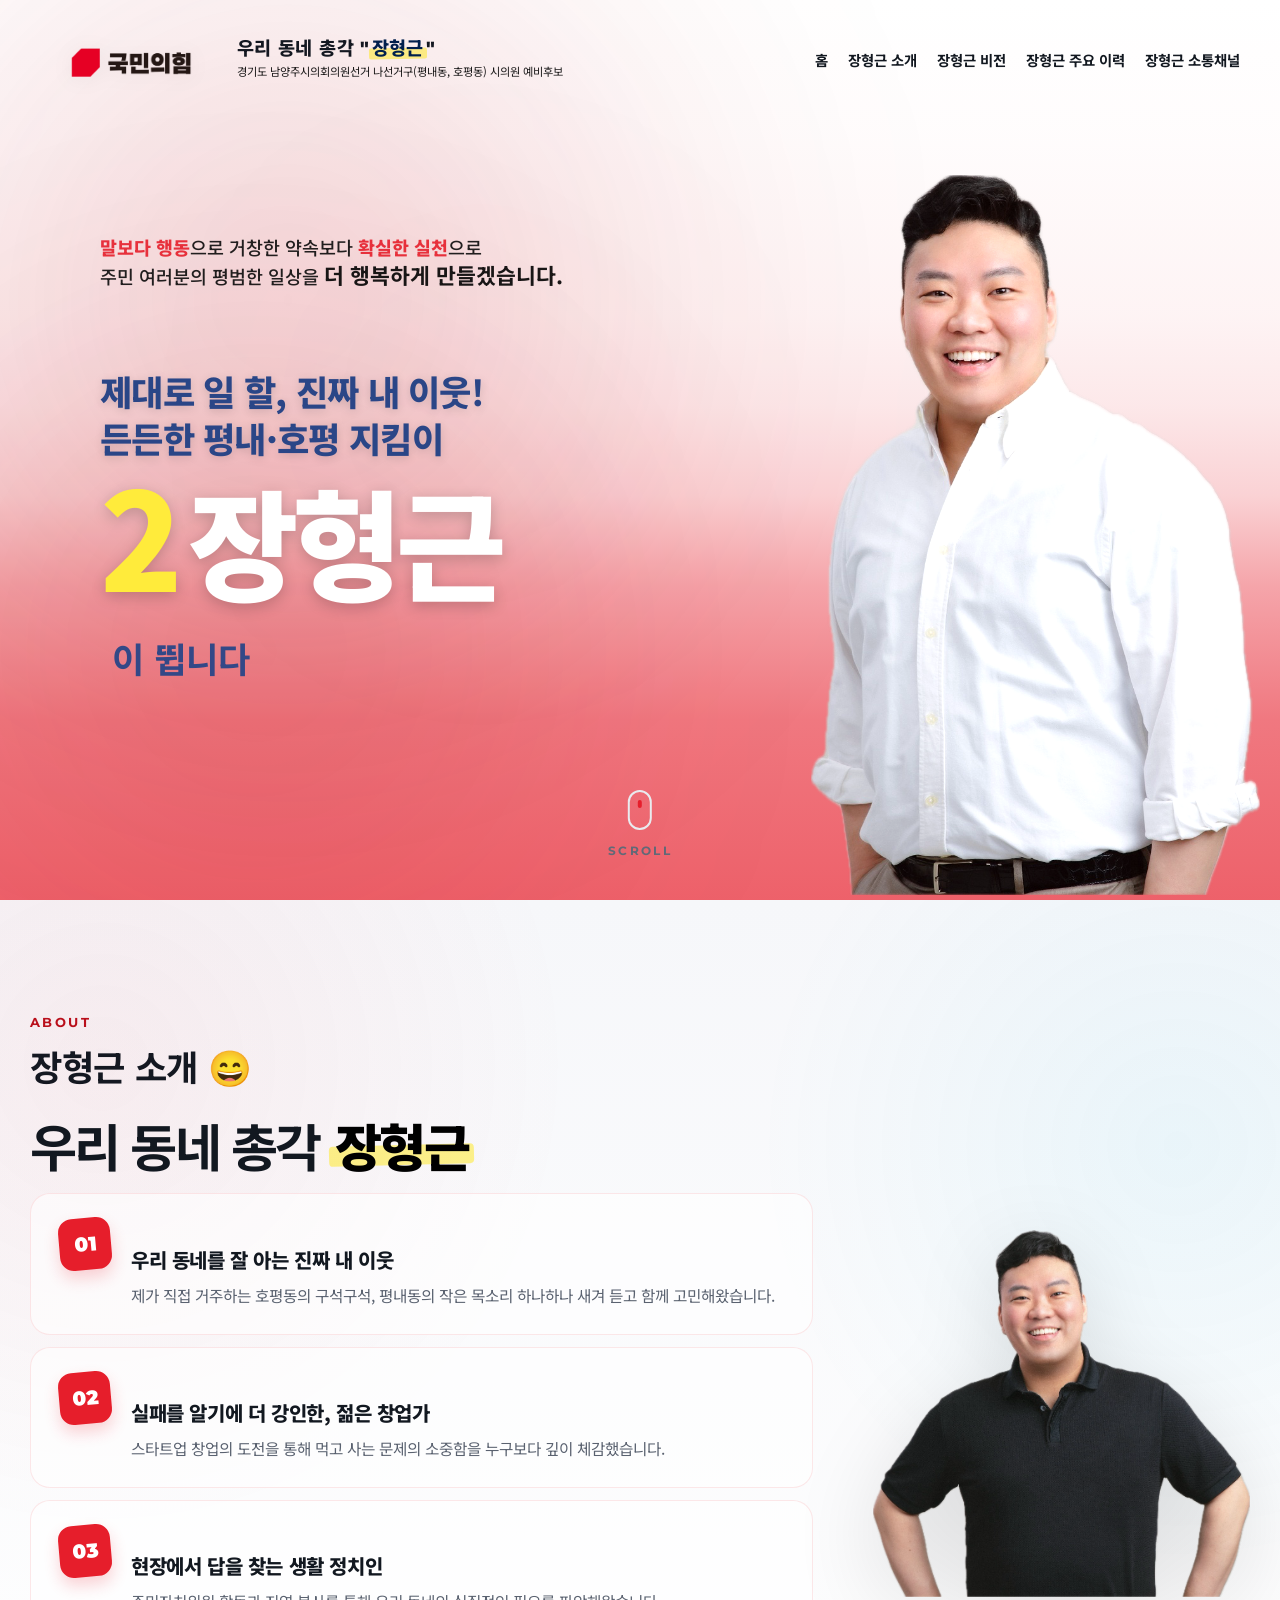
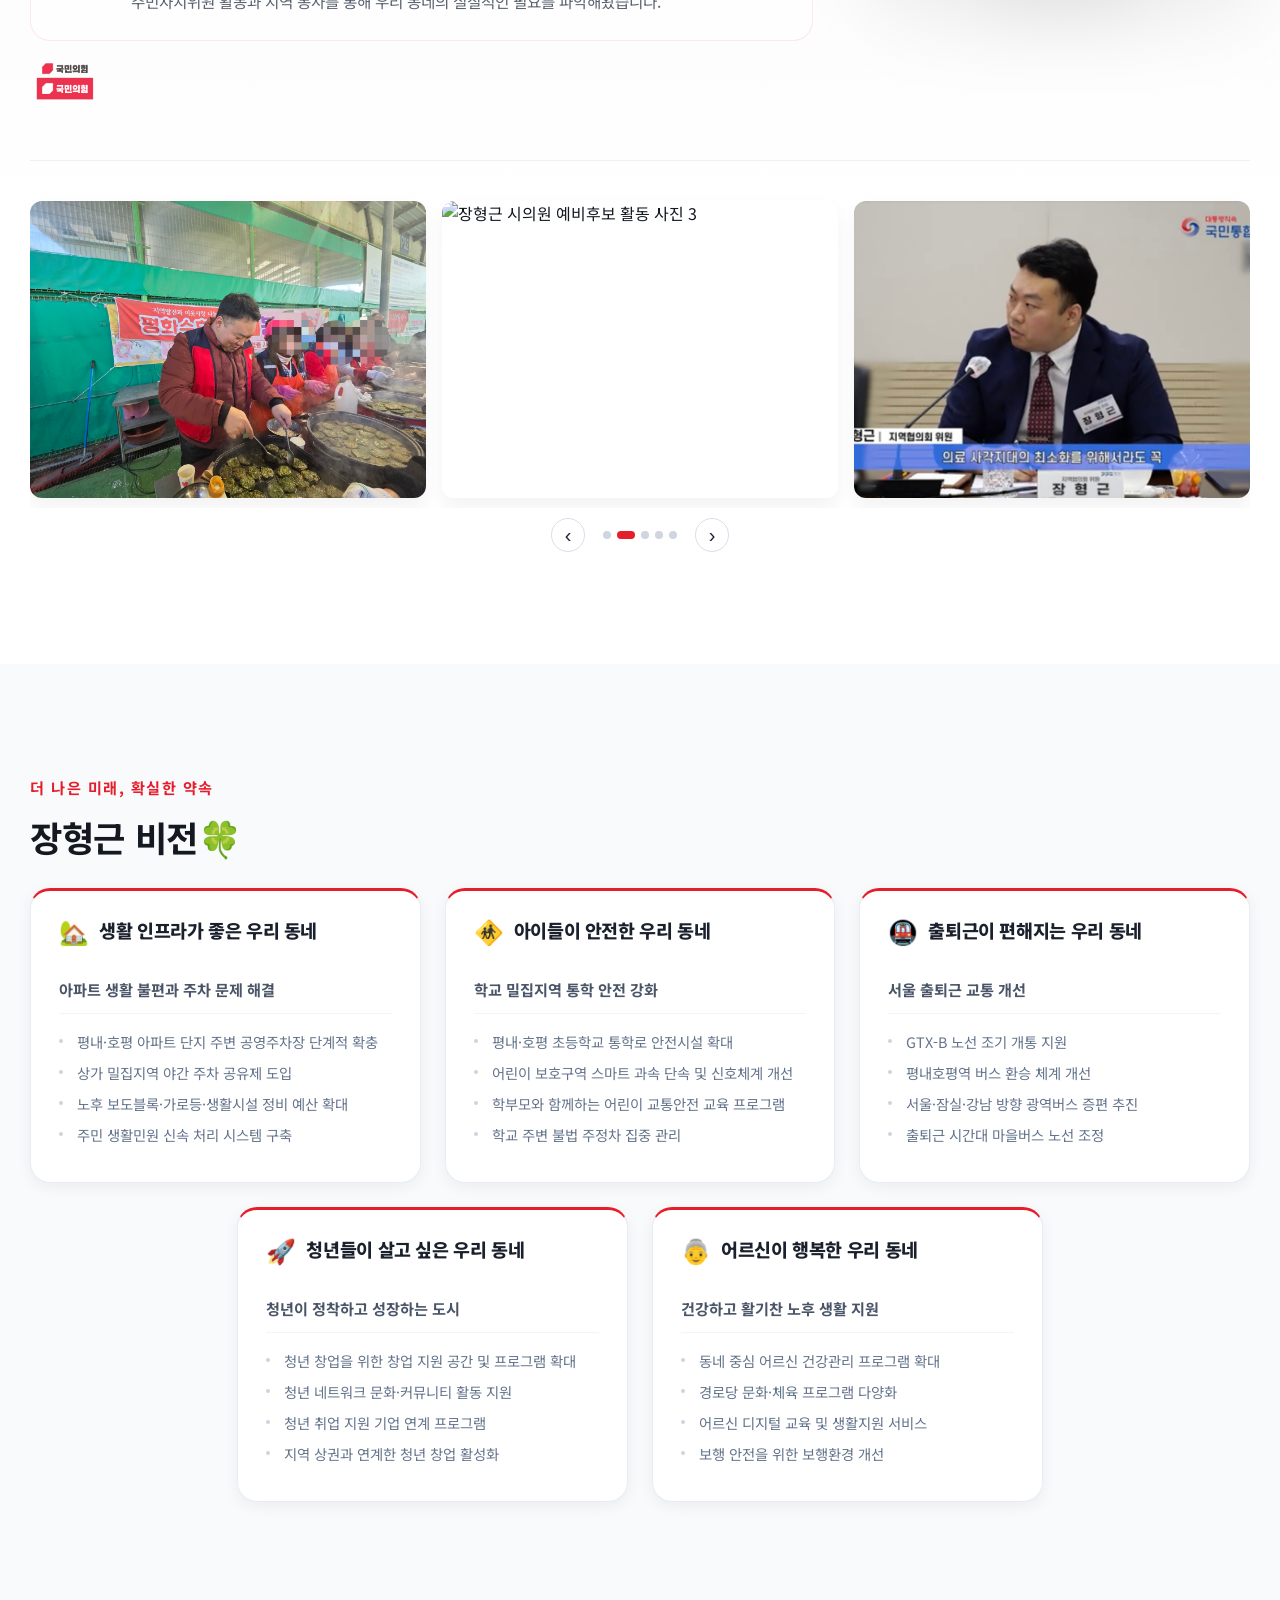
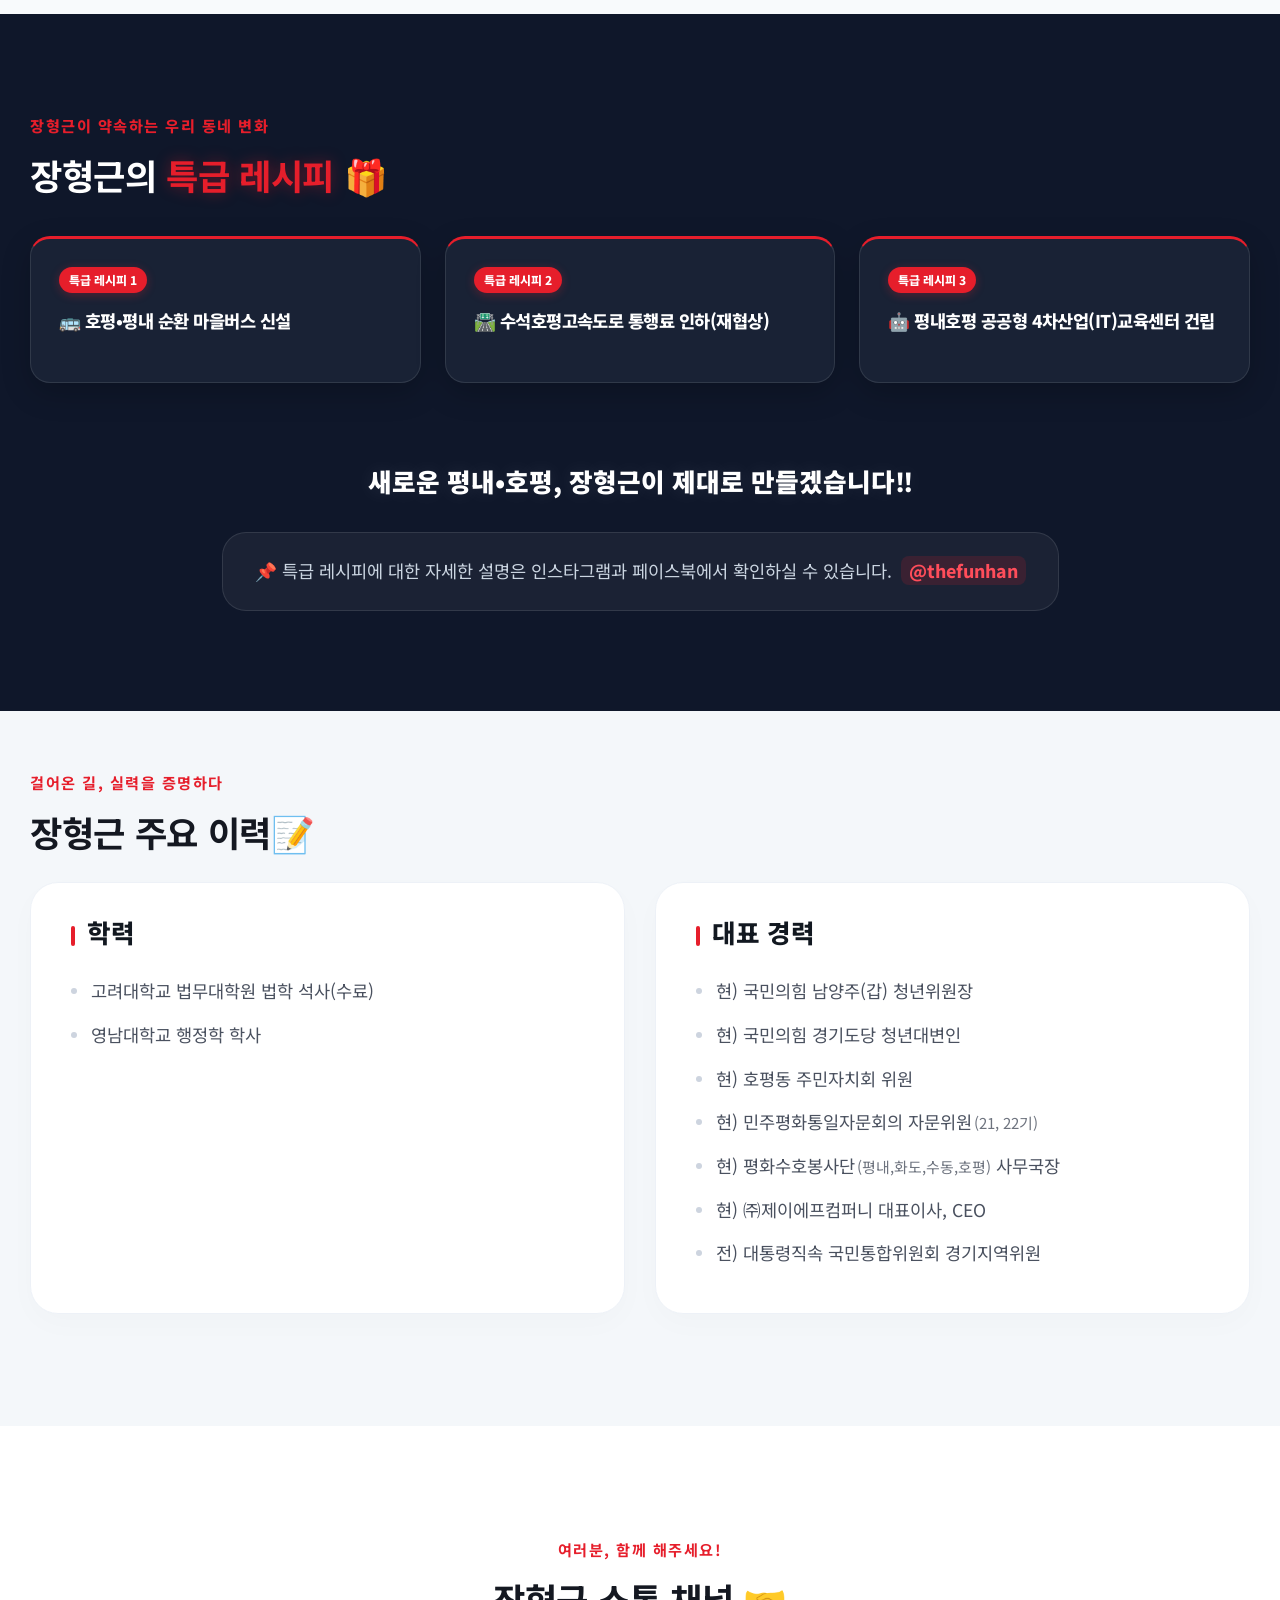
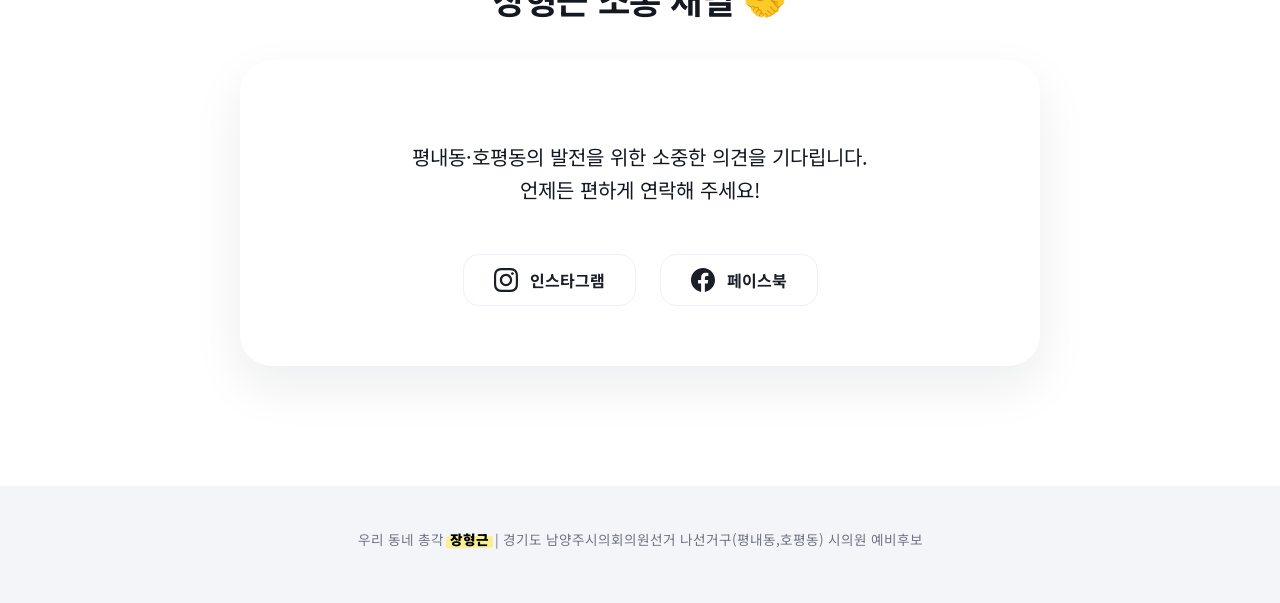
==== commit e4dad7e1: "feat: 특급 레시피 섹션 추가 및 소형 기기 히어로 UI 개선" ====
--- a/index.html
+++ b/index.html
@@ -372,15 +372,54 @@
               </ul>
             </div>
           </article>
-
-          <!-- 비전 카드 06 - 클로징 멘트 -->
-          <div class="vision-card vision-footer stagger-item">
-            <p class="recipe-text">
-              새로운 평내·호평, <strong>"장형근"</strong>만의 특급 레시피를
-              기대해 주세요.
-            </p>
-            <span class="release-date">📅 2026.04.01 공개</span>
-            <span class="coming-soon">Coming Soon!</span>
+        </div>
+      </section>
+
+      <!-- 특급 레시피 공개 섹션 -->
+      <section id="special-recipe" class="section section-recipe">
+        <div class="section-title-wrap scroll-reveal">
+          <span class="about-kicker">장형근이 약속하는 우리 동네 변화</span>
+          <h2>장형근의 <strong>특급 레시피</strong> 🎁</h2>
+        </div>
+        <div class="vision-grid scroll-reveal">
+          <!-- 레시피 01 -->
+          <article class="vision-card stagger-item">
+            <div class="card-header">
+              <div class="recipe-title-wrap">
+                <span class="recipe-badge">특급 레시피 1</span>
+                <h3>🚌 호평•평내 순환 마을버스 신설</h3>
+              </div>
+            </div>
+          </article>
+
+          <!-- 레시피 02 -->
+          <article class="vision-card stagger-item">
+            <div class="card-header">
+              <div class="recipe-title-wrap">
+                <span class="recipe-badge">특급 레시피 2</span>
+                <h3>🛣️ 수석호평고속도로 통행료 인하(재협상)</h3>
+              </div>
+            </div>
+          </article>
+
+          <!-- 레시피 03 -->
+          <article class="vision-card stagger-item">
+            <div class="card-header">
+              <div class="recipe-title-wrap">
+                <span class="recipe-badge">특급 레시피 3</span>
+                <h3>🤖 평내호평 공공형 4차산업(IT)교육센터 건립</h3>
+              </div>
+            </div>
+          </article>
+        </div>
+
+        <div class="recipe-footer-wrap scroll-reveal">
+          <div class="closing-message">
+            새로운 평내•호평, 장형근이 제대로 만들겠습니다‼️
+          </div>
+          <div class="sns-guide">
+            📌 특급 레시피에 대한 자세한 설명은 인스타그램과 페이스북에서 확인하실 수 있습니다. 
+            <a href="#contact" class="sns-id-link">@thefunhan</a>
           </div>
         </div>
       </section>
--- a/style.css
+++ b/style.css
@@ -804,6 +804,13 @@
     z-index: 30;
   }
 
+  /* iPhone SE 등 세로가 짧은 기기 대응 */
+  @media (max-height: 700px) {
+    .hero-top-message {
+      margin-top: 75px;
+    }
+  }
+
   .highlight-text {
     font-weight: 900;
     margin-top: 14px;
@@ -1430,12 +1437,15 @@
 .vision-grid {
   max-width: 1220px;
   margin: 0 auto;
-  display: grid;
-  grid-template-columns: repeat(3, 1fr);
+  display: flex;
+  flex-wrap: wrap;
+  justify-content: center;
   gap: 24px;
 }
 
 .vision-card {
+  flex: 0 1 calc((100% - (24px * 2)) / 3);
+  min-width: 320px;
   background: #ffffff;
   border-radius: 20px;
   border: 1px solid #e8edf5;
@@ -1523,33 +1533,133 @@
   border-radius: 50%;
 }
 
-/* 레시피 클로징 멘트 (비전 그리드 6번째 카드) */
-.vision-footer {
+/* 특급 레시피 섹션 - 다크 모드 (프리미엄 연출) */
+.section-recipe {
+  background: #0f172a; /* 딥 다크 네이비 배경 */
+  color: #ffffff;
+  padding: 100px 20px;
+  position: relative;
+  overflow: hidden;
+}
+
+.section-recipe .section-title-wrap {
+  position: relative;
+  z-index: 1;
+}
+
+.section-recipe .about-kicker {
+  color: #e61e2b; /* 강조 붉은색 */
+  font-weight: 800;
+}
+
+.section-recipe h2 {
+  color: #ffffff;
+}
+
+.section-recipe h2 strong {
+  color: #e61e2b;
+  text-shadow: 0 0 15px rgba(230, 30, 43, 0.4);
+}
+
+.section-recipe .vision-grid {
+  position: relative;
+  z-index: 1;
+}
+
+.section-recipe .vision-card {
+  background: rgba(30, 41, 59, 0.7); /* 반투명 다크 카드 */
+  backdrop-filter: blur(10px);
+  -webkit-backdrop-filter: blur(10px);
+  border: 1px solid rgba(255, 255, 255, 0.1);
+  border-top: 3px solid #e61e2b;
+  box-shadow: 0 10px 30px rgba(0, 0, 0, 0.2);
+}
+
+.section-recipe .vision-card:hover {
+  transform: translateY(-8px);
+  border-color: rgba(230, 30, 43, 0.5);
+  box-shadow: 0 15px 40px rgba(230, 30, 43, 0.15);
+}
+
+.recipe-title-wrap {
+  display: flex;
+  flex-direction: column;
+  align-items: flex-start;
+  gap: 16px; /* 배지와 하단(이모지+제목) 사이 간격 */
+  width: 100%;
+}
+
+.recipe-title-wrap h3 {
+  font-size: 1.1rem;
+  font-weight: 800;
+  color: #ffffff;
+  line-height: 1.4; /* 줄바꿈 시 쾌적한 가독성을 위해 상향 */
+  margin: 0;
+  word-break: keep-all;
+  letter-spacing: -0.03em;
+}
+
+.recipe-badge {
+  display: inline-block;
+  font-size: 0.75rem;
+  font-weight: 800;
+  color: #ffffff;
+  background: #e61e2b;
+  padding: 4px 10px;
+  border-radius: 20px;
+  border: none;
+  box-shadow: 0 2px 10px rgba(230, 30, 43, 0.3);
+}
+
+.recipe-footer-wrap {
+  margin-top: 80px;
   text-align: center;
-  display: flex;
-  flex-direction: column;
-  align-items: center;
-  justify-content: center;
-}
-
-.recipe-text {
-  font-size: 1.15rem;
-  line-height: 1.4;
-  color: #1a202c;
+  position: relative;
+  z-index: 1;
+}
+
+.closing-message {
+  font-size: 1.6rem;
+  font-weight: 900;
+  color: #ffffff;
+  margin-bottom: 32px;
+  word-break: keep-all;
+  text-shadow: 0 0 20px rgba(255, 255, 255, 0.1);
+}
+
+.sns-guide {
+  font-size: 1.1rem;
+  color: #cbd5e1;
+  line-height: 1.6;
+  word-break: keep-all;
+  padding: 24px 32px;
+  background: rgba(255, 255, 255, 0.05);
+  display: inline-block;
+  border-radius: 24px;
+  border: 1px solid rgba(255, 255, 255, 0.1);
+  backdrop-filter: blur(5px);
+}
+
+.sns-id-link {
   font-weight: 800;
-  word-break: keep-all;
-}
-
-.coming-soon {
-  display: block;
-  font-family: "Montserrat", sans-serif;
-  font-size: 1.3rem;
-  font-weight: 950;
-  color: #e61e2b;
-  margin-top: 12px;
-  letter-spacing: 0.05em;
-  text-transform: uppercase;
-  font-style: italic;
+  color: #ff4d5a; /* 다크에서 더 잘 보이는 밝은 레드 */
+  margin-left: 4px;
+  text-decoration: none;
+  transition: all 0.2s ease;
+  padding: 2px 8px;
+  border-radius: 8px;
+  background: rgba(230, 30, 43, 0.15);
+}
+
+.sns-id-link:hover {
+  background: #e61e2b;
+  color: #ffffff;
+  text-decoration: none;
+  box-shadow: 0 0 15px rgba(230, 30, 43, 0.4);
+}
+
+html {
+  scroll-behavior: smooth;
 }
 
 /* 소통 채널 개편 */
@@ -1579,14 +1689,20 @@
 }
 
 @media (max-width: 1080px) {
-  .vision-grid {
-    grid-template-columns: repeat(2, 1fr);
+  .vision-card {
+    flex: 0 1 calc((100% - 24px) / 2);
   }
 }
 
 @media (max-width: 760px) {
   .vision-grid {
-    grid-template-columns: 1fr;
+    flex-direction: column;
+    gap: 16px;
+  }
+  .vision-card {
+    flex: 0 1 100%;
+    padding: 24px 20px;
+    border-radius: 18px;
   }
   .sns-links {
     flex-direction: column;
@@ -2061,31 +2177,14 @@
     justify-content: center;
     margin-top: 24px;
   }
-
   .about-profile {
     max-width: 280px;
     margin: 10px auto 0;
     justify-self: center;
   }
-
-  /* 비전 섹션 모바일 최적화 */
-  .vision-grid {
-    display: flex;
-    flex-direction: column;
-    gap: 16px;
-  }
-
-  .vision-card {
-    padding: 24px 20px;
-    border-radius: 18px;
-  }
-
-  .vision-card h3 {
-    font-size: 1.2rem;
-    min-height: auto;
-    margin-bottom: 8px;
-  }
-
+}
+
+@media (max-width: 760px) {
   .vision-card p {
     font-size: 0.92rem;
   }
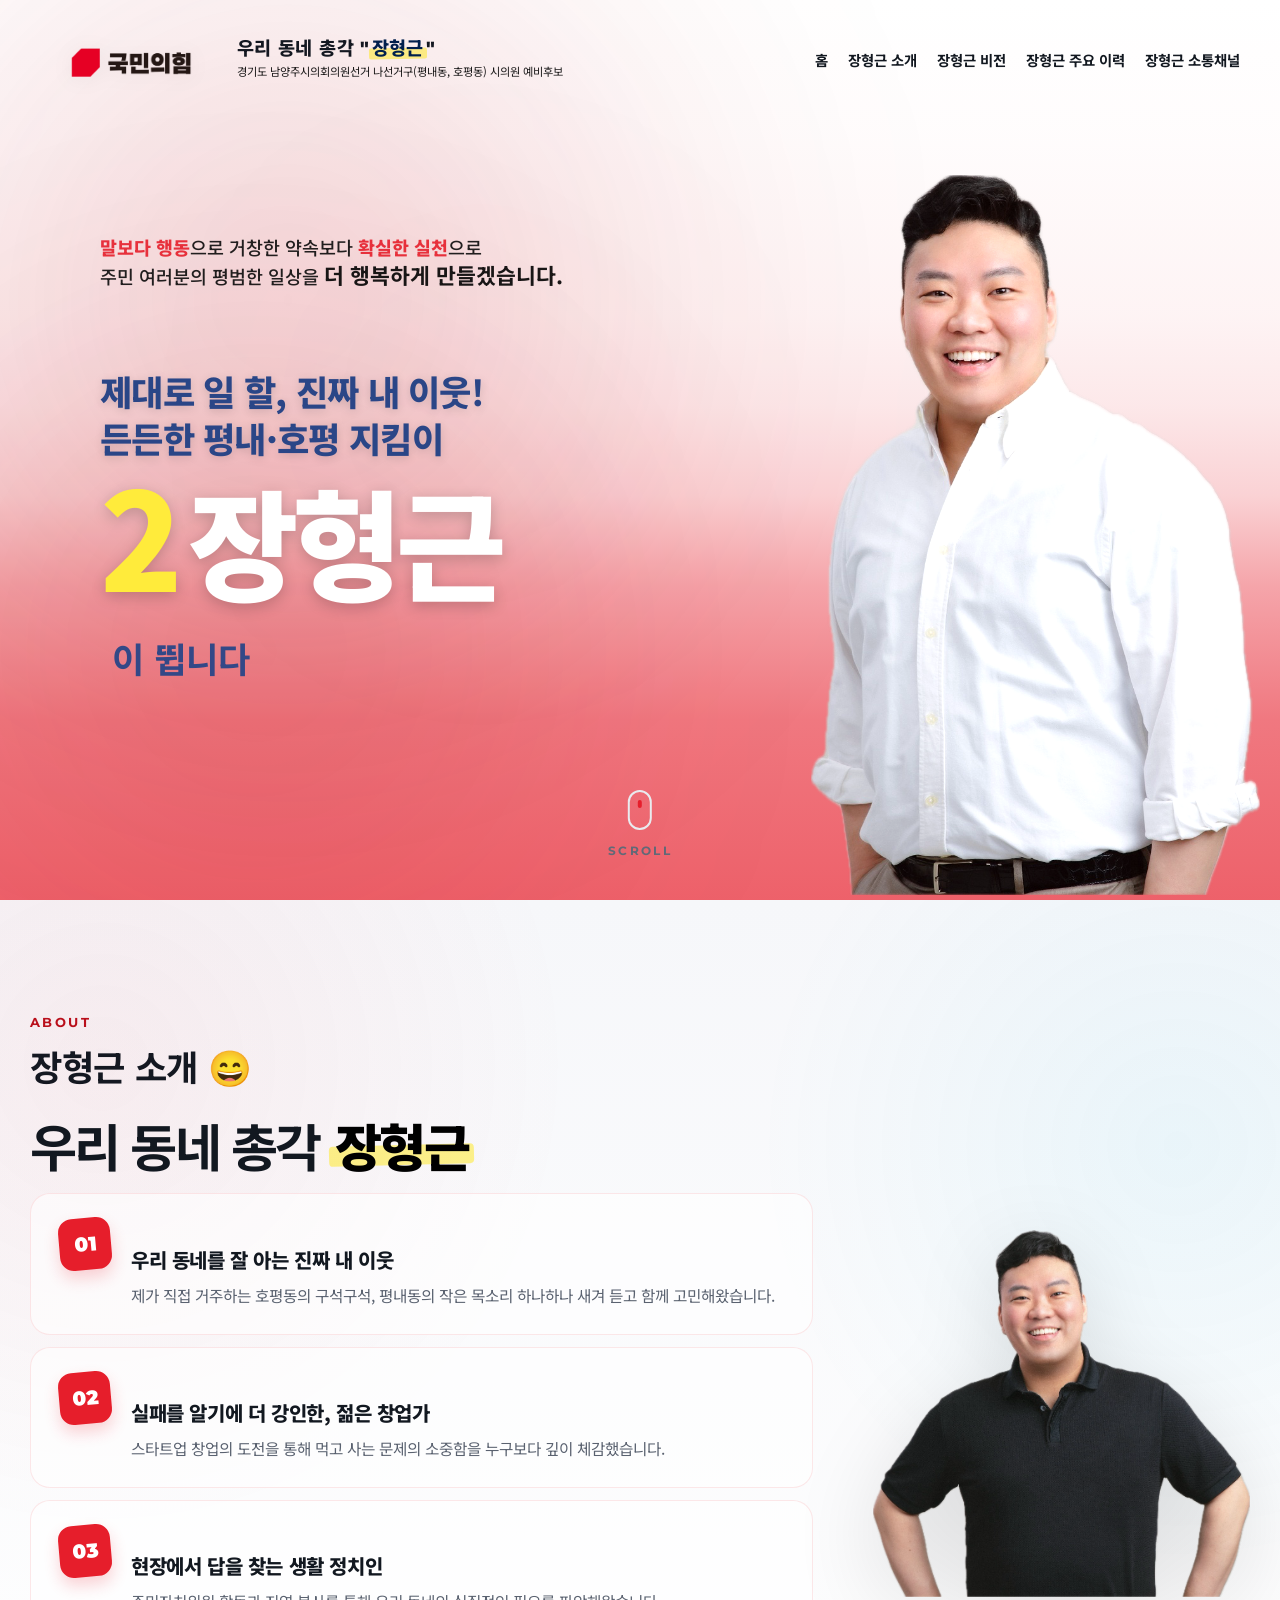
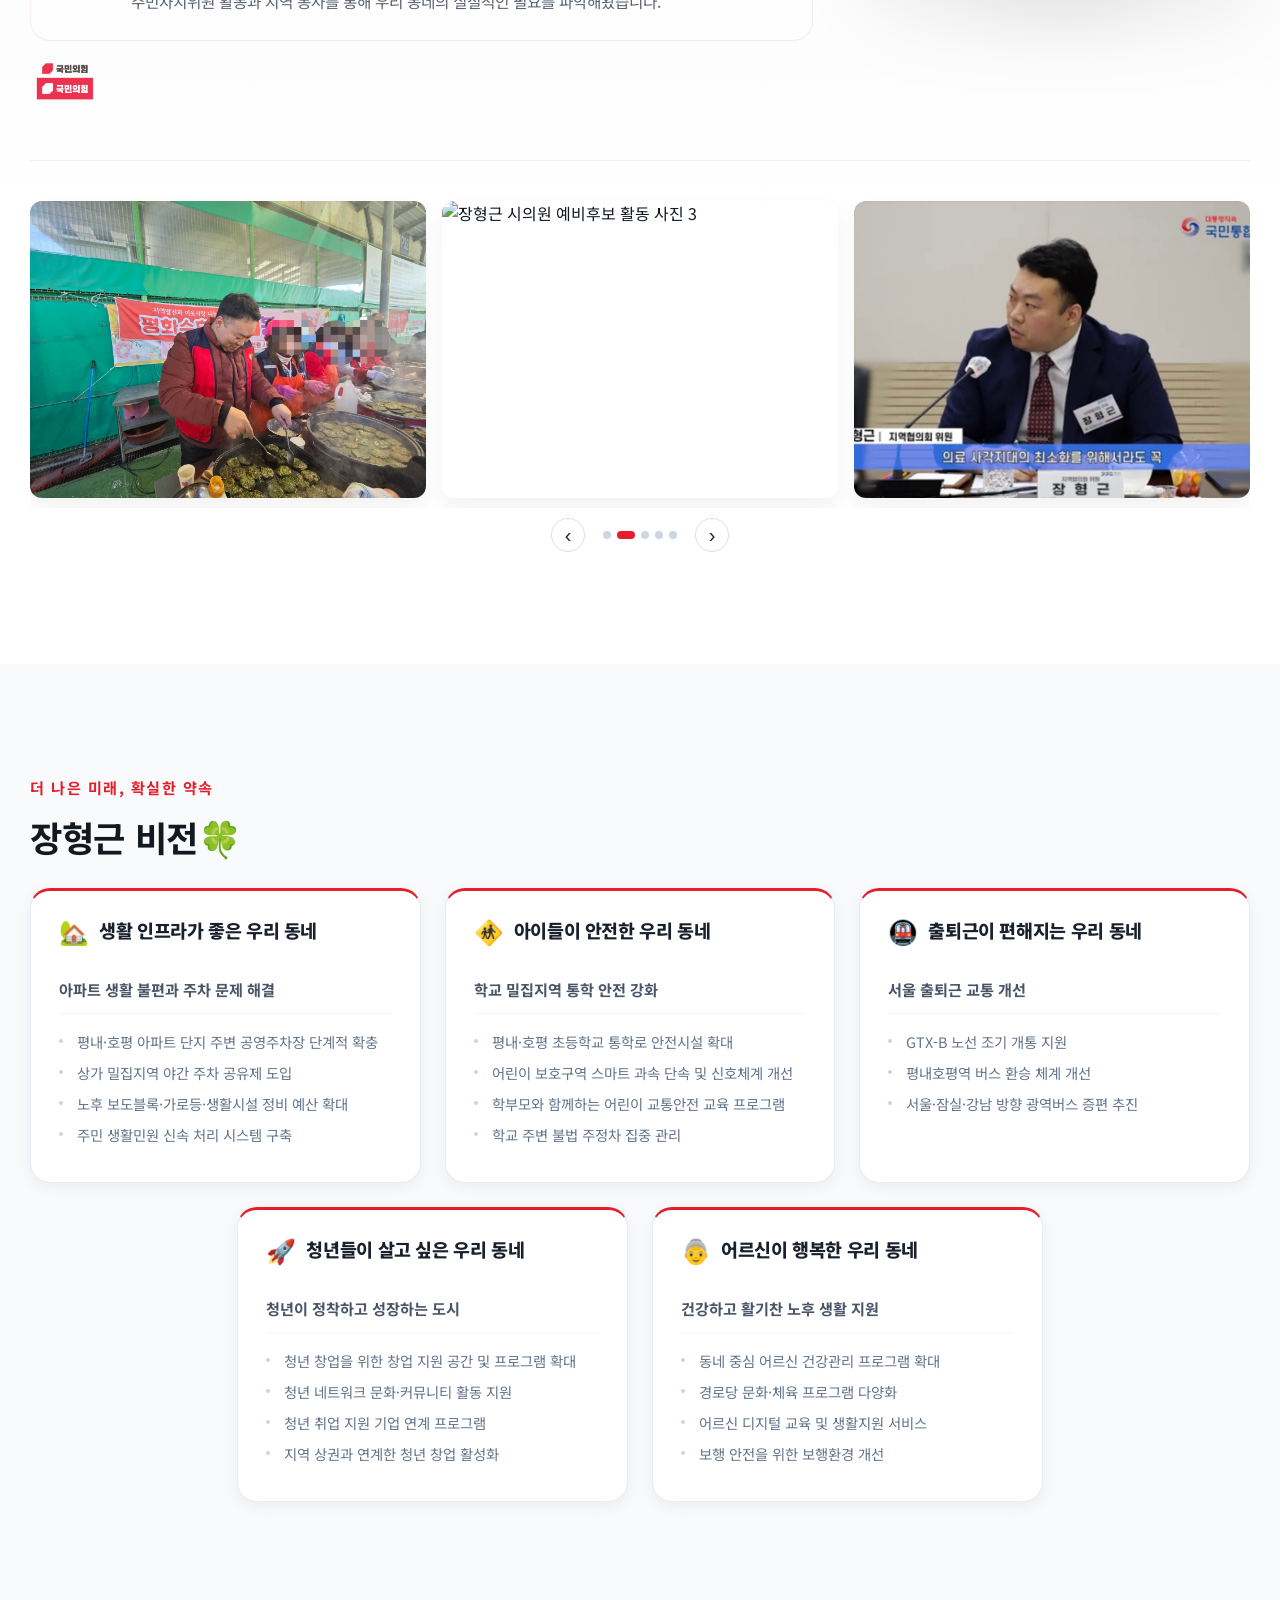
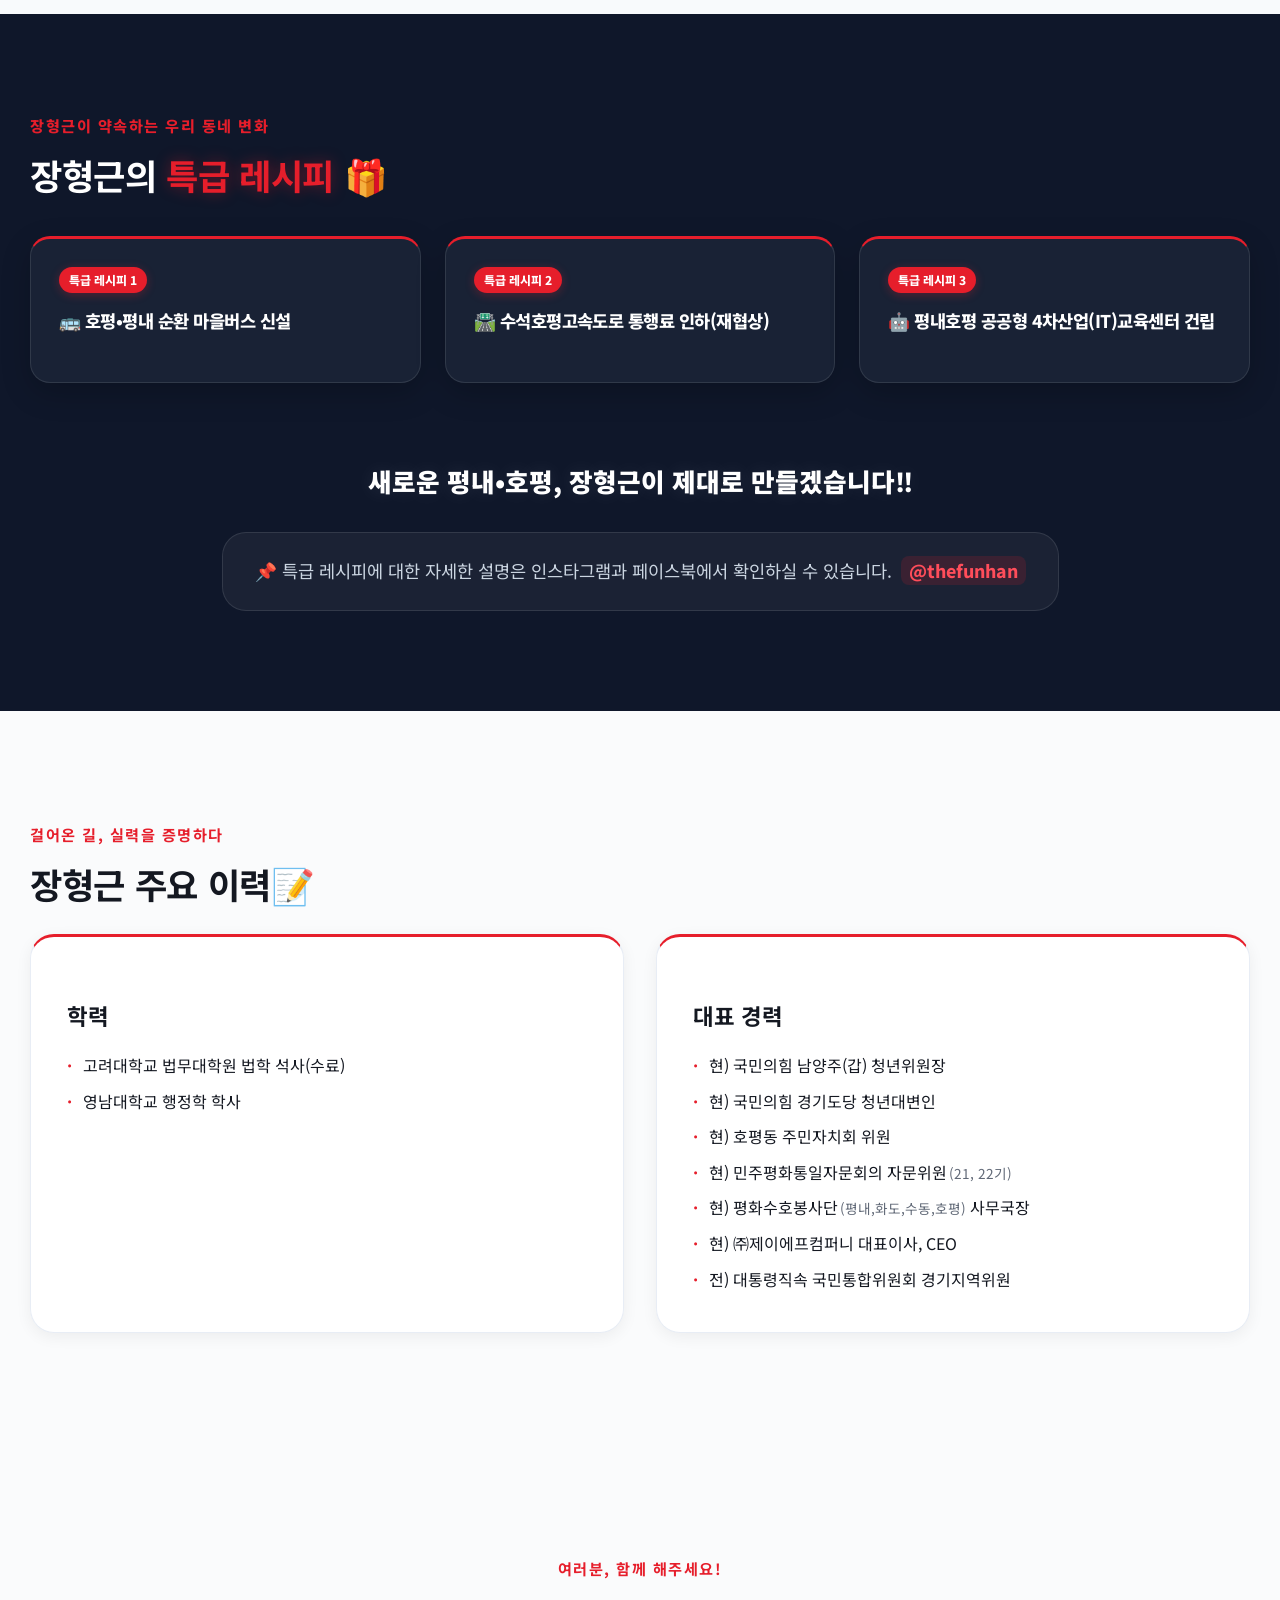
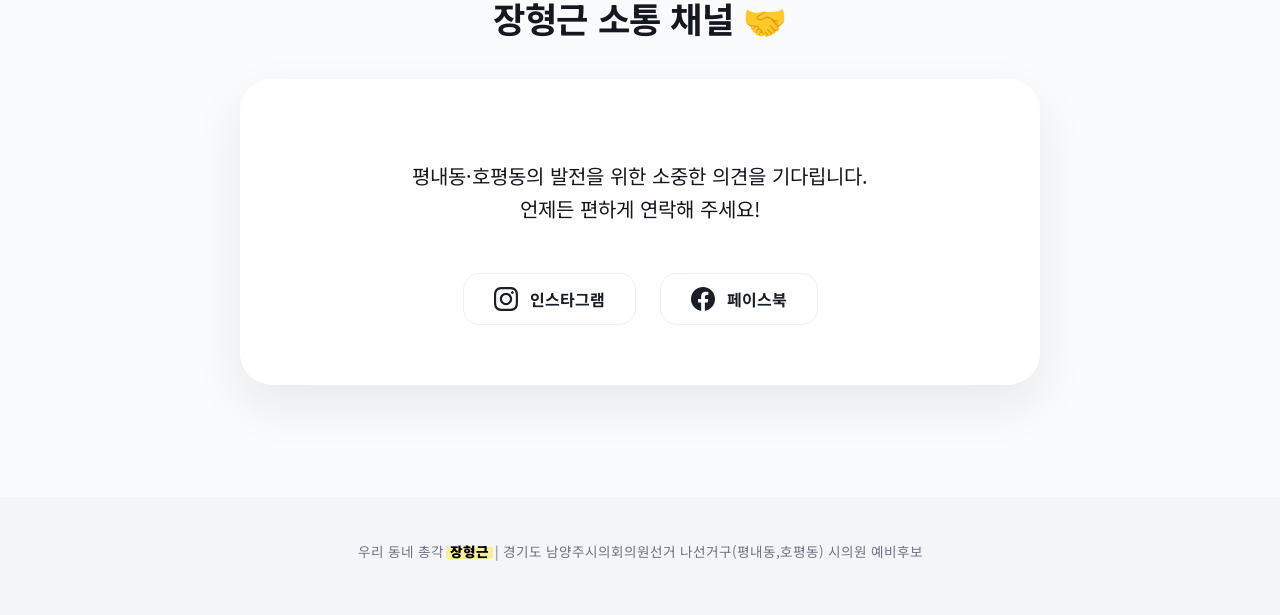
==== commit 42ef2f3c: "style: 대표 경력 괄호 안 텍스트 스타일 수정 (.resume-note)" ====
--- a/index.html
+++ b/index.html
@@ -330,7 +330,6 @@
                 <li>GTX-B 노선 조기 개통 지원</li>
                 <li>평내호평역 버스 환승 체계 개선</li>
                 <li>서울·잠실·강남 방향 광역버스 증편 추진</li>
-                <li>출퇴근 시간대 마을버스 노선 조정</li>
               </ul>
             </div>
           </article>
--- a/style.css
+++ b/style.css
@@ -611,160 +611,10 @@
 
 @media (max-width: 1080px) {
   .hero {
-    height: var(
-      --hero-h,
-      100svh
-    ); /* JS sets --hero-h on load; fallback to 100svh */
+    height: var(--hero-h, 100svh);
     padding: 0;
     overflow: hidden;
     position: relative;
-    background: linear-gradient(
-      180deg,
-      #ffffff 0%,
-      rgba(255, 255, 255, 0.9) 10%,
-      rgba(230, 30, 43, 0.1) 30%,
-      rgba(230, 30, 43, 0.4) 50%,
-      rgba(230, 30, 43, 0.75) 80%,
-      #e61e2b 100%
-    );
-  }
-  .hero-container {
-    position: relative;
-    height: 100%;
-    max-width: 100%;
-  }
-
-  /* 텍스트: 상단에서 충분히 띄움 (헤더 겹침 방지, 사진과 근접) */
-  .hero-content {
-    position: absolute;
-    bottom: 5%;
-    left: 0;
-    width: 100%;
-    padding: 100px 24px 0; /* 상단 패딩 상향 */
-    text-align: center;
-    margin-top: 0;
-    z-index: 30;
-    background: none;
-    border-radius: 0;
-    display: flex;
-    flex-direction: column;
-  }
-  .hero-top-message {
-    position: absolute;
-    top: -50svh; /* 머리 오른쪽 공간에 배치 */
-    right: 24px;
-    width: auto;
-    font-size: 1.1rem;
-    font-weight: 700;
-    line-height: 1.5;
-    margin: 0;
-    white-space: normal;
-    color: #121820;
-    text-shadow: none;
-    word-break: keep-all;
-    text-align: right; /* 머리 오른쪽에 있으므로 우측 정렬 유지 */
-    padding: 0;
-    z-index: 30; /* 인물보다 위로 배치 */
-    max-width: 200px;
-  }
-  .hero-top-message::before {
-    display: none;
-  }
-  .hero-main-slogan {
-    display: flex;
-    flex-direction: column;
-    gap: 2px;
-    margin-bottom: 8px;
-    text-align: right;
-  }
-  .slogan-line {
-    font-size: 1.25rem;
-    font-weight: 800;
-    color: #2a4687; /* 네이비 톤으로 모바일 시인성 확보 */
-    line-height: 1.2;
-    text-shadow: none;
-    letter-spacing: -0.01em;
-  }
-  .hero-symbol {
-    font-size: 3.2rem;
-    color: #ffd700;
-    -webkit-text-stroke: 1.5px #ffffff; /* Smooth white outline */
-    filter: drop-shadow(0 2px 4px rgba(0, 0, 0, 0.15)); /* Soft shadow */
-    transform: none;
-    line-height: 1;
-  }
-  .hero-name {
-    font-size: 2.5rem;
-    transform: none;
-    line-height: 1;
-    color: #ffffff;
-    text-shadow: 0 2px 15px rgba(0, 0, 0, 0.4);
-  }
-  .hero-suffix {
-    font-size: 1.15rem;
-    margin-top: 4px;
-    color: #ffffff;
-    text-shadow: 0 2px 10px rgba(0, 0, 0, 0.4);
-    white-space: nowrap;
-  }
-  .hero-identity {
-    margin-bottom: 0;
-  }
-  .identity-primary {
-    justify-content: center; /* 다시 중앙 정렬 */
-    align-items: center;
-    gap: 8px;
-  }
-
-  /* 이미지: 중앙 하단 배치 (옵션 A) */
-  .hero-visual {
-    opacity: 1 !important;
-    transform: translateX(-50%) !important; /* 다시 중앙 배치 */
-    transition: none !important;
-    position: absolute;
-    bottom: 0;
-    left: 50%;
-    width: 100%;
-    height: 72%;
-    display: flex;
-    justify-content: center;
-    align-items: flex-end;
-    margin-right: 0;
-    z-index: 20; /* 텍스트보다 위로 */
-  }
-  .hero-visual::after {
-    content: "";
-    position: absolute;
-    inset: 0;
-    background: linear-gradient(
-      to top,
-      rgba(0, 0, 0, 0.45) 0%,
-      rgba(0, 0, 0, 0.2) 25%,
-      transparent 60%
-    );
-    z-index: 21;
-    pointer-events: none;
-  }
-  .image-wrap {
-    width: 100%;
-    height: 100%;
-    display: flex;
-    justify-content: center;
-    align-items: flex-end;
-  }
-  .hero-visual img {
-    height: 45svh; /* 태블릿/데스크탑 레이아웃에서도 크기 축소 */
-    width: auto;
-    max-width: 100%;
-    object-fit: contain;
-    object-position: bottom center;
-    transform: none;
-    filter: drop-shadow(0 0 30px rgba(0, 0, 0, 0.12));
-  }
-}
-
-@media (max-width: 760px) {
-  .hero {
     background-image: radial-gradient(
       circle at 50% 100%,
       rgba(230, 30, 43, 0.55) 0%,
@@ -773,8 +623,15 @@
     );
     background-color: #ffffff;
   }
+
+  .hero-container {
+    position: relative;
+    height: 100%;
+    max-width: 100%;
+  }
+
   .hero-content {
-    padding: 100px 24px 40px; /* 헤더 겹침 방지를 위해 상단 패딩 조절 */
+    padding: 100px 24px 40px;
     position: relative;
     z-index: 30;
     display: flex;
@@ -782,8 +639,9 @@
     justify-content: flex-start;
     height: 100svh;
   }
+
   .hero-top-message {
-    order: 1; /* 상단 좌측 배치 */
+    order: 1;
     position: relative;
     top: auto;
     right: auto;
@@ -792,9 +650,9 @@
     text-align: left;
     color: #1a1a1a;
     width: 100%;
-    max-width: none; /* 너비 제한 해제 */
+    max-width: none;
     margin-top: 140px;
-    margin-bottom: auto; /* 아래 요소 밀어냄 */
+    margin-bottom: auto;
     padding: 0;
     background: transparent;
     border: none;
@@ -819,70 +677,82 @@
     display: block;
     white-space: nowrap;
   }
+
   .hero-bottom-group {
-    order: 2; /* 하단 배치 */
+    order: 2;
     position: relative;
     width: 100%;
     padding: 0 0 20px 0;
     z-index: 30;
-    text-align: right; /* 시안처럼 우측 하단 정렬 느낌 혹은 전체를 채우는 느낌 */
+    text-align: right;
     background: none;
     display: flex;
     flex-direction: column;
-    align-items: flex-end; /* "2 홍길동" 처럼 시각적 무게를 위해 조절 가능, 필요시 수정 */
+    align-items: flex-end;
     margin-top: 30px;
-    margin-bottom: 0;
-  }
+  }
+
   .hero-main-slogan {
-    font-size: 0.5rem;
-    margin-bottom: 0px;
-    border-bottom: none;
-    /* display: block; */
-    color: #172b5a;
+    width: 100%;
+    max-width: 100%;
+    margin-bottom: 10px;
+    z-index: 10;
+    display: flex;
+    flex-direction: column;
+    gap: 2px;
+    text-align: right;
+  }
+
+  .slogan-line {
+    font-size: 1.25rem;
     font-weight: 800;
-    text-align: right;
+    color: #2a4687;
     line-height: 1.2;
-  }
+    text-shadow: none;
+    letter-spacing: -0.01em;
+  }
+
   .hero-identity {
     position: relative;
-    /* width: 100%; */
     margin-top: 2px;
   }
+
   .identity-primary {
-    display: flex; /* 플렉스 컨테이너 설정 */
-    justify-content: flex-end; /* 우측 정렬 */
+    display: flex;
+    justify-content: flex-end;
     align-items: baseline;
-    flex-wrap: wrap; /* 줄바꿈 허용 */
+    flex-wrap: wrap;
     gap: 8px;
   }
+
   .hero-symbol {
-    font-size: 5.5rem; /* 소형 기기 대응을 위해 크기 축소 (기존 7.5rem) */
-    /* color: #172b5a; 파란색 계열 (시안 참고) */
+    font-size: 5.5rem;
     font-weight: 900;
-    -webkit-text-stroke: none; /* 외곽선 제거 */
-    text-shadow: none;
     line-height: 0.8;
   }
+
   .hero-name {
-    font-size: 3.8rem; /* 소형 기기 대응을 위해 크기 축소 (기존 5rem) */
+    font-size: 3.8rem;
     line-height: 0.85;
-    color: #ffffff; /* 흰색 글씨 */
+    color: #ffffff;
     font-weight: 900;
-    text-shadow: 2px 2px 10px rgba(0, 0, 0, 0.3); /* 배경에 묻히지 않도록 그림자 부여 */
-  }
+    text-shadow: 2px 2px 10px rgba(0, 0, 0, 0.3);
+  }
+
   .hero-suffix {
     display: block;
-    width: 100%; /* 너비를 100%로 설정하여 다음 줄로 보냄 */
+    width: 100%;
     text-align: right;
     font-size: 1.2rem;
     color: #2a4687;
     font-weight: 800;
-    margin-top: 5px; /* 이름과의 간격 조정 */
+    margin-top: 5px;
     line-height: 1;
     text-shadow: 2px 2px 8px rgba(0, 0, 0, 0.2);
   }
+
   .hero-visual {
-    z-index: 20; /* 텍스트보다 위 */
+    z-index: 20;
     position: absolute;
     top: auto !important;
     bottom: 0;
@@ -890,11 +760,21 @@
     right: 0;
     transform: none !important;
     width: 100%;
-    height: 55svh;
+    height: 55svh; /* 인물 이미지 높이 비중 고정 */
     display: flex;
     justify-content: center;
     align-items: flex-end;
   }
+
+  /* 이미지가 부모 높이를 벗어나지 못하도록 가둠 */
+  .image-wrap {
+    width: 100%;
+    height: 100%;
+    display: flex;
+    justify-content: center;
+    align-items: flex-end;
+  }
+
   .hero-visual img {
     height: 100%;
     width: auto;
@@ -908,7 +788,6 @@
   }
 }
 
-/* 스크롤 인디케이터 */
 .hero-scroll-indicator {
   position: absolute;
   bottom: 40px;
@@ -968,6 +847,43 @@
   50% {
     transform: translate(-50%, 8px) rotate(45deg);
   }
+}
+
+/* 애니메이션 베이스 */
+.scroll-reveal {
+  opacity: 0;
+  transform: translateY(30px);
+  transition:
+    opacity 0.8s cubic-bezier(0.2, 0.8, 0.2, 1),
+    transform 0.8s cubic-bezier(0.2, 0.8, 0.2, 1);
+  will-change: opacity, transform;
+}
+
+.scroll-reveal.reveal-left {
+  transform: translateX(-40px);
+}
+.scroll-reveal.reveal-right {
+  transform: translateX(40px);
+}
+.scroll-reveal.reveal-scale {
+  transform: scale(0.92);
+}
+
+.scroll-reveal.is-visible {
+  opacity: 1;
+  transform: translate(0, 0) scale(1);
+}
+
+/* 순차적 등장 (Stagger) */
+.stagger-item {
+  opacity: 0;
+  transform: translateY(20px);
+  transition: all 0.6s cubic-bezier(0.2, 0.8, 0.2, 1);
+}
+
+.is-visible .stagger-item {
+  opacity: 1;
+  transform: translateY(0);
 }
 
 .section {
@@ -1011,6 +927,62 @@
 .section-vision .section-title-wrap,
 .section-resume .section-title-wrap {
   margin-bottom: 24px;
+}
+
+.resume-grid {
+  max-width: 1220px;
+  margin: 0 auto;
+  display: grid;
+  grid-template-columns: 1fr 1fr;
+  gap: 32px;
+}
+
+.resume-box {
+  background: #ffffff;
+  border-radius: 24px;
+  border: 1px solid #e8edf5;
+  border-top: 3px solid var(--ppp-red);
+  padding: 40px 36px;
+  box-shadow: 0 4px 16px rgba(0, 0, 0, 0.06);
+}
+
+.resume-box h3 {
+  font-size: 1.4rem;
+  font-weight: 700;
+  color: var(--ink);
+  margin-bottom: 20px;
+}
+
+.resume-box ul {
+  list-style: none;
+  padding: 0;
+  margin: 0;
+  display: flex;
+  flex-direction: column;
+  gap: 10px;
+}
+
+.resume-box li {
+  font-size: 1rem;
+  color: var(--ink);
+  line-height: 1.6;
+  padding-left: 16px;
+  position: relative;
+}
+
+.resume-box li::before {
+  content: "·";
+  position: absolute;
+  left: 0;
+  color: var(--ppp-red);
+  font-weight: 700;
+}
+
+.resume-note {
+  font-size: 0.85em;
+  color: var(--muted);
+  font-weight: 400;
+  margin-left: 2px;
 }
 
 .section-about .section-en {
@@ -1681,146 +1653,50 @@
   word-break: keep-all;
 }
 
+.site-footer {
+  padding: 30px 20px 40px;
+  text-align: center;
+  font-size: 0.85rem;
+  color: #6f7582;
+  background: #f4f5f8;
+}
+
+.name-highlight {
+  color: #000000;
+  font-weight: 900;
+  position: relative;
+  display: inline-block;
+  padding: 0 2px;
+  z-index: 1;
+}
+
+.name-highlight::after {
+  content: "";
+  position: absolute;
+  bottom: 2px;
+  left: -2px;
+  right: -2px;
+  height: 12px;
+  background: rgba(255, 230, 0, 0.4);
+  z-index: -1;
+  border-radius: 2px;
+  transform: rotate(-0.5deg);
+}
+
+.section-contact .section-title-wrap {
+  text-align: center;
+}
+
+.sns-icon {
+  width: 24px;
+  height: 24px;
+}
+
 .sns-links {
   display: flex;
   justify-content: center;
   gap: 24px;
   flex-wrap: wrap;
-}
-
-@media (max-width: 1080px) {
-  .vision-card {
-    flex: 0 1 calc((100% - 24px) / 2);
-  }
-}
-
-@media (max-width: 760px) {
-  .vision-grid {
-    flex-direction: column;
-    gap: 16px;
-  }
-  .vision-card {
-    flex: 0 1 100%;
-    padding: 24px 20px;
-    border-radius: 18px;
-  }
-  .sns-links {
-    flex-direction: column;
-  }
-  .sns-links a {
-    width: 100%;
-    justify-content: center;
-  }
-  .contact-card {
-    padding: 60px 24px;
-  }
-}
-
-/* 기존의 지그재그 효과 제거하여 상단 정렬 일치 */
-.vision-card:nth-child(even) {
-  margin-top: 0;
-}
-
-@media (max-width: 1080px) {
-  .vision-card:nth-child(even) {
-    margin-top: 0;
-  }
-}
-
-.section-resume {
-  background: #f4f7fa;
-  position: relative;
-  padding-top: 60px; /* 상단 공백 단축 */
-}
-
-.resume-grid {
-  max-width: 1220px;
-  margin: 0 auto;
-  display: grid;
-  grid-template-columns: repeat(2, minmax(0, 1fr));
-  gap: 30px;
-}
-
-.resume-box {
-  background: #ffffff;
-  padding: 30px 40px 44px; /* 상단 패딩 축소 */
-  border: 1px solid #edf1f7;
-  border-radius: 28px;
-  box-shadow: 0 10px 30px rgba(0, 0, 0, 0.02);
-}
-
-.resume-box:hover {
-  box-shadow: 0 20px 40px rgba(0, 0, 0, 0.05);
-}
-
-.resume-box .card-num {
-  background: rgba(0, 181, 226, 0.08);
-  color: #008eb3;
-}
-
-.resume-box h3 {
-  margin-top: 0;
-  font-size: 1.6rem;
-  font-weight: 800;
-  color: #121820;
-  margin-bottom: 24px;
-}
-
-.resume-box h3::before {
-  content: "";
-  display: inline-block;
-  width: 4px;
-  height: 20px;
-  background: var(--ppp-red);
-  border-radius: 2px;
-  vertical-align: middle;
-  margin-right: 12px;
-}
-
-.resume-box ul {
-  list-style: none;
-  padding: 0;
-  margin: 0;
-}
-
-.resume-box li {
-  position: relative;
-  padding-left: 20px;
-  font-size: 1.1rem;
-  line-height: 1.8;
-  color: #4a515f;
-}
-
-.resume-note {
-  font-size: 0.85em;
-  opacity: 0.8;
-  margin-left: 2px;
-}
-
-.resume-box li + li {
-  margin-top: 12px;
-}
-
-.resume-box li::before {
-  content: "";
-  position: absolute;
-  left: 0;
-  top: 13px;
-  width: 6px;
-  height: 6px;
-  border-radius: 50%;
-  background: #cdd4df;
-}
-
-.section-contact {
-  background: #ffffff;
-  text-align: center;
-  padding-bottom: 120px;
-}
-
-.sns-icon {
-  width: 24px;
-  height: 24px;
 }
 
 .sns-links a {
@@ -1836,7 +1712,8 @@
   border-radius: 16px;
   font-weight: 700;
   font-size: 1rem;
-  white-space: nowrap; /* 글자 줄바꿈 방지 */
+  white-space: nowrap;
+  text-decoration: none;
   transition: all 0.3s ease;
 }
 
@@ -1848,103 +1725,184 @@
   box-shadow: 0 10px 20px rgba(230, 30, 43, 0.2);
 }
 
-.site-footer {
-  padding: 30px 20px 40px;
-  text-align: center;
-  font-size: 0.85rem;
-  color: #6f7582;
-  background: #f4f5f8;
-}
-
-/* 애니메이션 베이스 */
-.scroll-reveal {
-  opacity: 0;
-  transform: translateY(30px);
-  transition:
-    opacity 0.8s cubic-bezier(0.2, 0.8, 0.2, 1),
-    transform 0.8s cubic-bezier(0.2, 0.8, 0.2, 1);
-  will-change: opacity, transform;
-}
-
-.scroll-reveal.reveal-left {
-  transform: translateX(-40px);
-}
-.scroll-reveal.reveal-right {
-  transform: translateX(40px);
-}
-.scroll-reveal.reveal-scale {
-  transform: scale(0.92);
-}
-
-.scroll-reveal.is-visible {
-  opacity: 1;
-  transform: translate(0, 0) scale(1);
-}
-
-/* 순차적 등장 (Stagger) */
-.stagger-item {
-  opacity: 0;
-  transform: translateY(20px);
-  transition: all 0.6s cubic-bezier(0.2, 0.8, 0.2, 1);
-}
-
-.is-visible .stagger-item {
-  opacity: 1;
-  transform: translateY(0);
-}
-
-/* 둥실둥실 애니메이션 (프로필 등) */
-@keyframes floating {
-  0% {
-    transform: translateY(0px);
-  }
-  50% {
-    transform: translateY(-15px);
-  }
-  100% {
-    transform: translateY(0px);
-  }
-}
-
-.floating {
-  animation: floating 4s ease-in-out infinite;
-}
-
-/* 마우스 호버 리프트 효과 공통 */
-.hover-lift {
-  transition:
-    transform 0.3s cubic-bezier(0.175, 0.885, 0.32, 1.275),
-    box-shadow 0.3s ease;
-}
-
-.hover-lift:hover {
-  transform: translateY(-8px) scale(1.02);
-  box-shadow: 0 20px 40px rgba(0, 0, 0, 0.1) !important;
-}
-
-.name-highlight {
-  color: #000000;
-  font-weight: 900;
-  position: relative;
-  display: inline-block;
-  padding: 0 2px;
-  z-index: 1;
-}
-
-.name-highlight::after {
-  content: "";
-  position: absolute;
-  bottom: 2px;
-  left: -2px;
-  right: -2px;
-  height: 12px; /* 본문 크기에 맞춘 적절한 두께 */
-  background: rgba(255, 230, 0, 0.4);
-  z-index: -1;
-  border-radius: 2px;
-  transform: rotate(-0.5deg);
-}
-
 @media (max-width: 1080px) {
+  .hero {
+    height: var(--hero-h, 100svh);
+    padding: 0;
+    overflow: hidden;
+    position: relative;
+    background-image: radial-gradient(
+      circle at 50% 100%,
+      rgba(230, 30, 43, 0.55) 0%,
+      rgba(230, 30, 43, 0.15) 45%,
+      rgba(255, 255, 255, 0) 75%
+    );
+    background-color: #ffffff;
+  }
+
+  .hero-container {
+    position: relative;
+    height: 100%;
+    max-width: 100%;
+  }
+
+  .hero-content {
+    padding: 100px 24px 40px;
+    position: relative;
+    z-index: 30;
+    display: flex;
+    flex-direction: column;
+    justify-content: flex-start;
+    height: 100svh;
+  }
+
+  .hero-top-message {
+    order: 1;
+    position: relative;
+    top: auto;
+    right: auto;
+    font-size: 1.15rem;
+    line-height: 1.6;
+    text-align: left;
+    color: #1a1a1a;
+    width: 100%;
+    max-width: none;
+    margin-top: 140px;
+    margin-bottom: auto;
+    padding: 0;
+    background: transparent;
+    border: none;
+    box-shadow: none;
+    backdrop-filter: none;
+    -webkit-backdrop-filter: none;
+    z-index: 30;
+  }
+
+  /* iPhone SE 등 세로가 짧은 기기 대응 */
+  @media (max-height: 700px) {
+    .hero-top-message {
+      margin-top: 75px;
+    }
+  }
+
+  .highlight-text {
+    font-weight: 900;
+    margin-top: 14px;
+    font-size: 1.4rem;
+    color: #172b5a;
+    display: block;
+    white-space: nowrap;
+  }
+
+  .hero-bottom-group {
+    order: 2;
+    position: relative;
+    width: 100%;
+    padding: 0 0 20px 0;
+    z-index: 30;
+    text-align: right;
+    background: none;
+    display: flex;
+    flex-direction: column;
+    align-items: flex-end;
+    margin-top: 30px;
+  }
+
+  .hero-main-slogan {
+    width: 100%;
+    max-width: 100%;
+    margin-bottom: 10px;
+    z-index: 10;
+    display: flex;
+    flex-direction: column;
+    gap: 2px;
+    text-align: right;
+  }
+
+  .slogan-line {
+    font-size: 1.25rem;
+    font-weight: 800;
+    color: #2a4687;
+    line-height: 1.2;
+    text-shadow: none;
+    letter-spacing: -0.01em;
+  }
+
+  .hero-identity {
+    position: relative;
+    margin-top: 2px;
+  }
+
+  .identity-primary {
+    display: flex;
+    justify-content: flex-end;
+    align-items: baseline;
+    flex-wrap: wrap;
+    gap: 8px;
+  }
+
+  .hero-symbol {
+    font-size: 5.5rem;
+    font-weight: 900;
+    line-height: 0.8;
+  }
+
+  .hero-name {
+    font-size: 3.8rem;
+    line-height: 0.85;
+    color: #ffffff;
+    font-weight: 900;
+    text-shadow: 2px 2px 10px rgba(0, 0, 0, 0.3);
+  }
+
+  .hero-suffix {
+    display: block;
+    width: 100%;
+    text-align: right;
+    font-size: 1.2rem;
+    color: #2a4687;
+    font-weight: 800;
+    margin-top: 5px;
+    line-height: 1;
+    text-shadow: 2px 2px 8px rgba(0, 0, 0, 0.2);
+  }
+
+  .hero-visual {
+    z-index: 20;
+    position: absolute;
+    top: auto !important;
+    bottom: 0;
+    left: 0;
+    right: 0;
+    transform: none !important;
+    width: 100%;
+    height: 55svh;
+    display: flex;
+    justify-content: center;
+    align-items: flex-end;
+  }
+
+  .hero-visual img {
+    height: 100%;
+    width: auto;
+    max-width: 100%;
+    max-height: 520px;
+    object-fit: contain;
+    object-position: bottom center;
+    margin-top: 0;
+    transform: none !important;
+    filter: drop-shadow(0 0 30px rgba(0, 0, 0, 0.08));
+  }
+
+  .vision-card {
+    flex: 0 1 calc((100% - 24px) / 2);
+  }
+
+  /* 기존의 지그재그 효과 제거하여 상단 정렬 일치 */
+  .vision-card:nth-child(even) {
+    margin-top: 0;
+  }
+
   :root {
     --header-h: 76px;
   }
@@ -2110,14 +2068,6 @@
     font-size: 1.75rem;
   }
 
-  /* 히어로 섹션 모바일 최적화 */
-  .hero-main-slogan {
-    width: 100%;
-    max-width: 100%;
-    margin-bottom: 10px;
-    z-index: 10;
-  }
-
   .hero-scroll-indicator {
     display: none;
   }
@@ -2182,9 +2132,7 @@
     margin: 10px auto 0;
     justify-self: center;
   }
-}
-
-@media (max-width: 760px) {
+
   .vision-card p {
     font-size: 0.92rem;
   }
@@ -2253,6 +2201,16 @@
   .site-footer {
     font-size: 0.75rem;
     padding: 30px 16px;
+  }
+
+  .vision-grid {
+    flex-direction: column;
+    gap: 16px;
+  }
+  .vision-card {
+    flex: 0 1 100%;
+    padding: 24px 20px;
+    border-radius: 18px;
   }
 }
 
